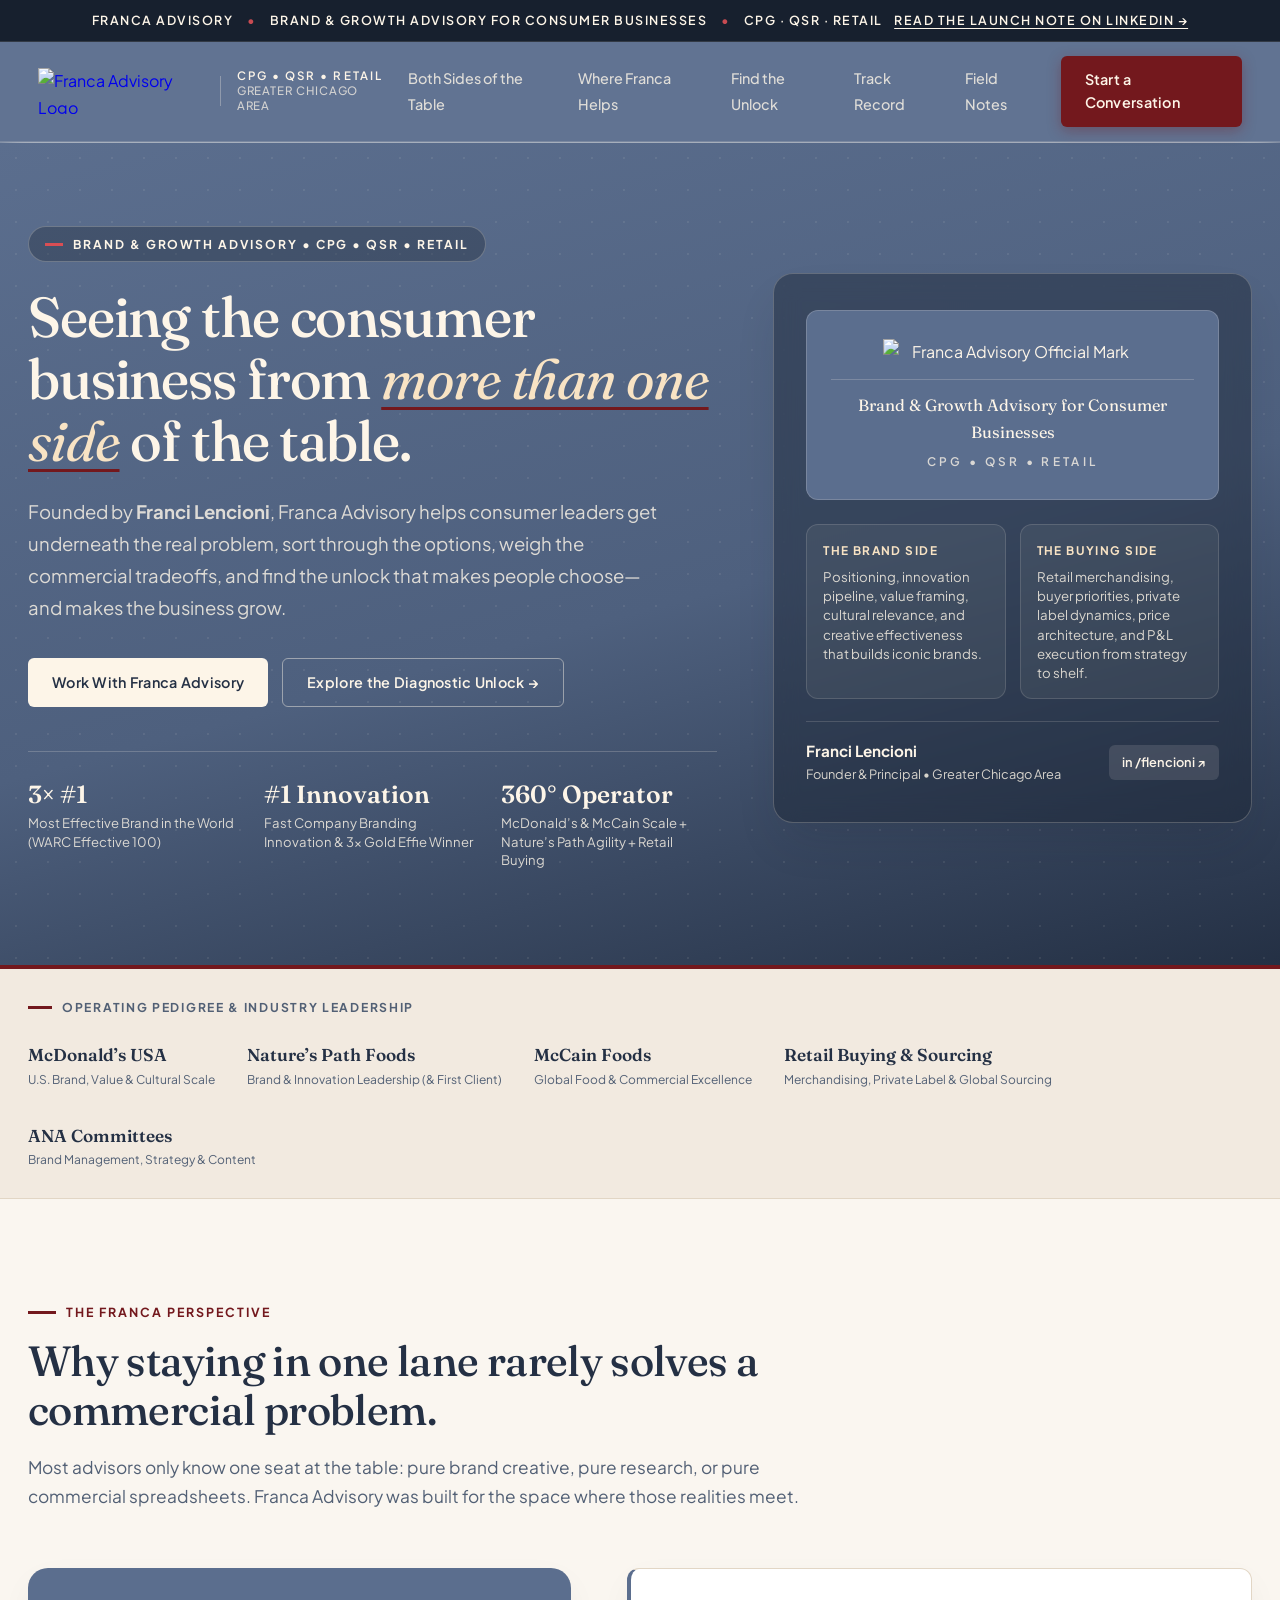
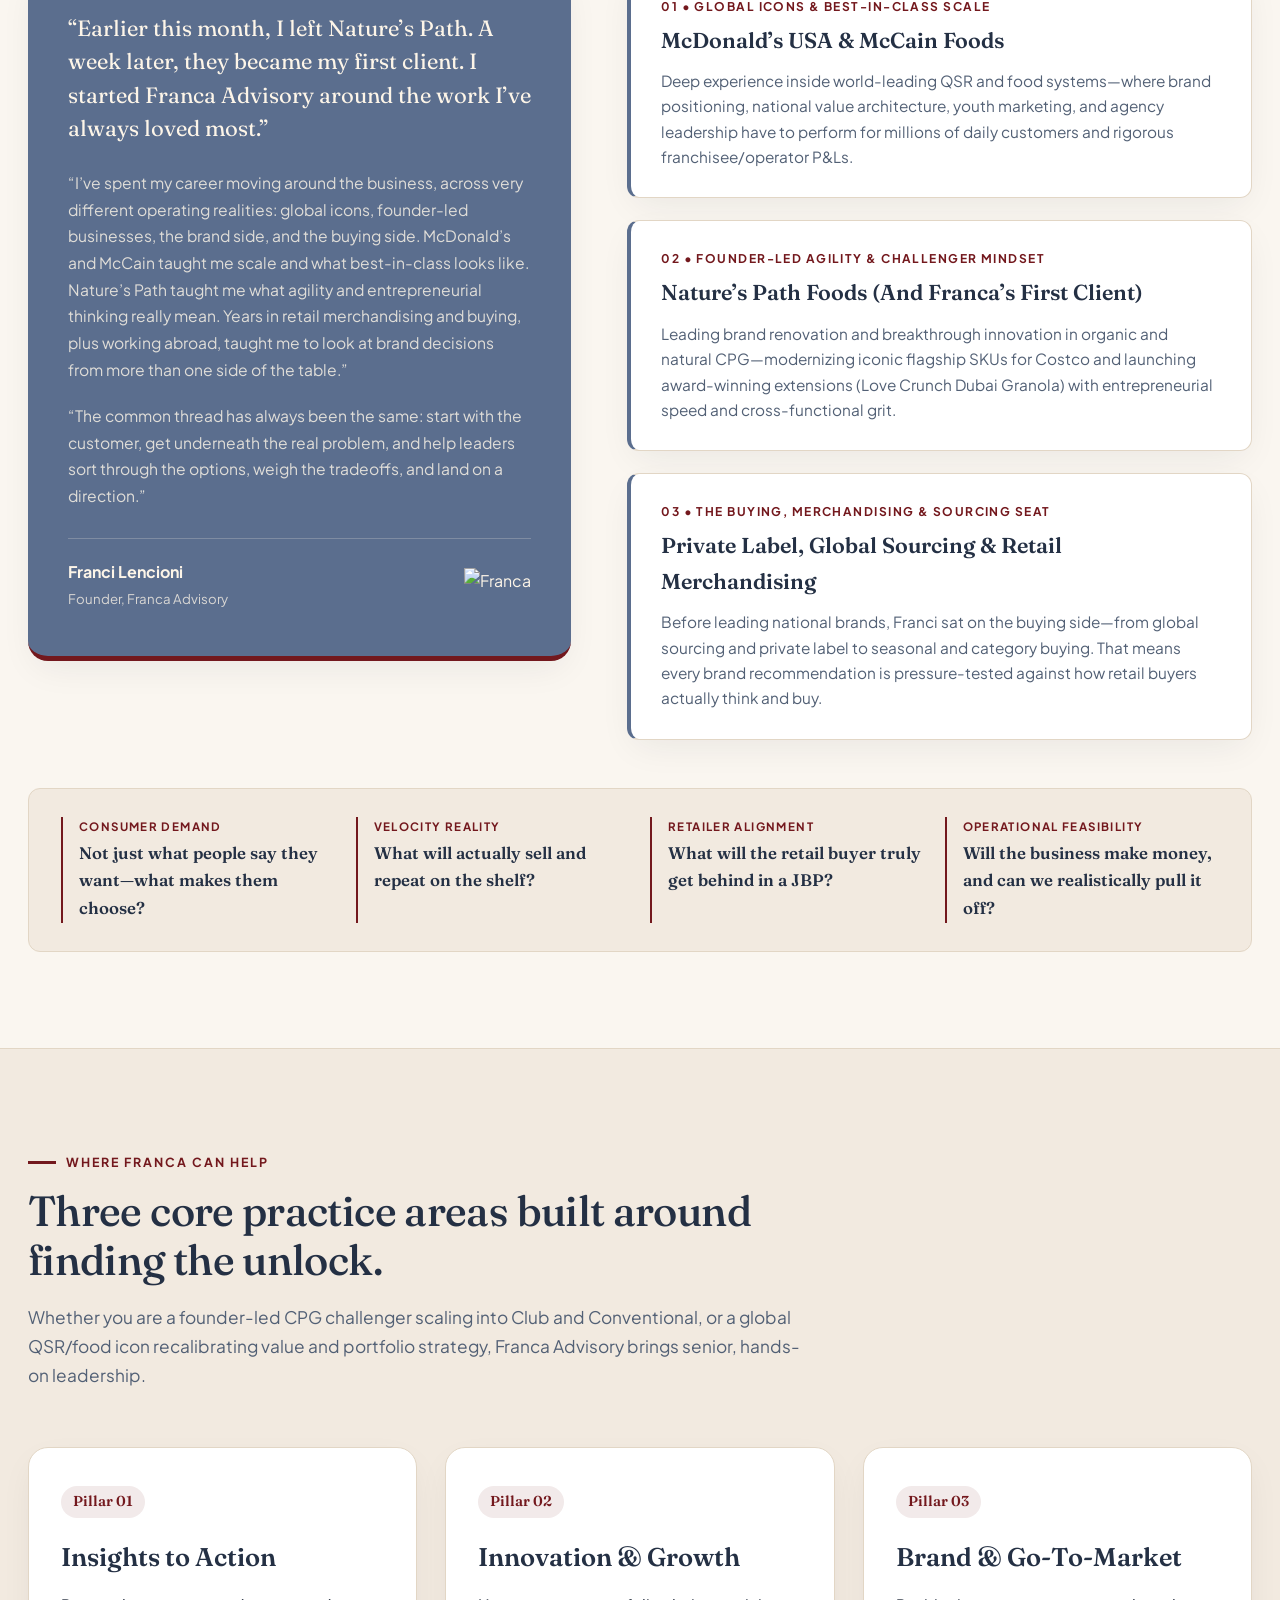
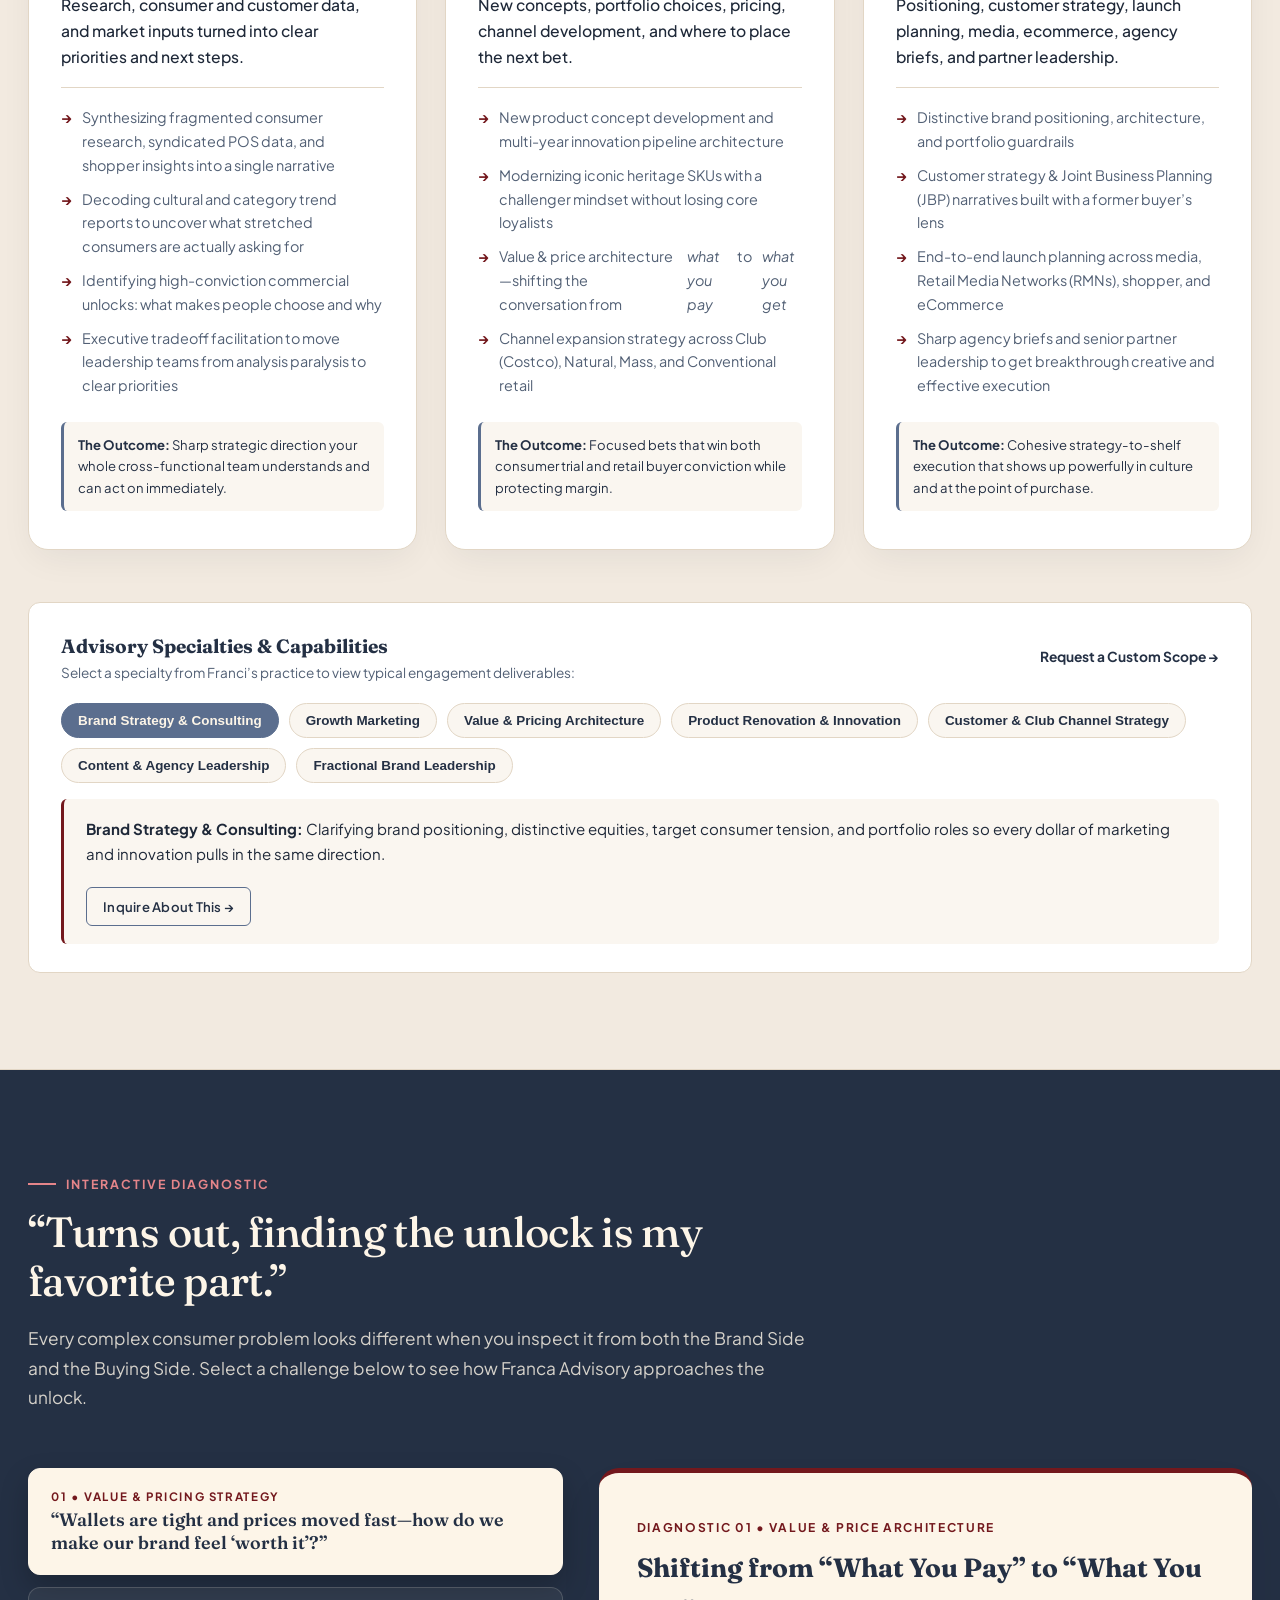
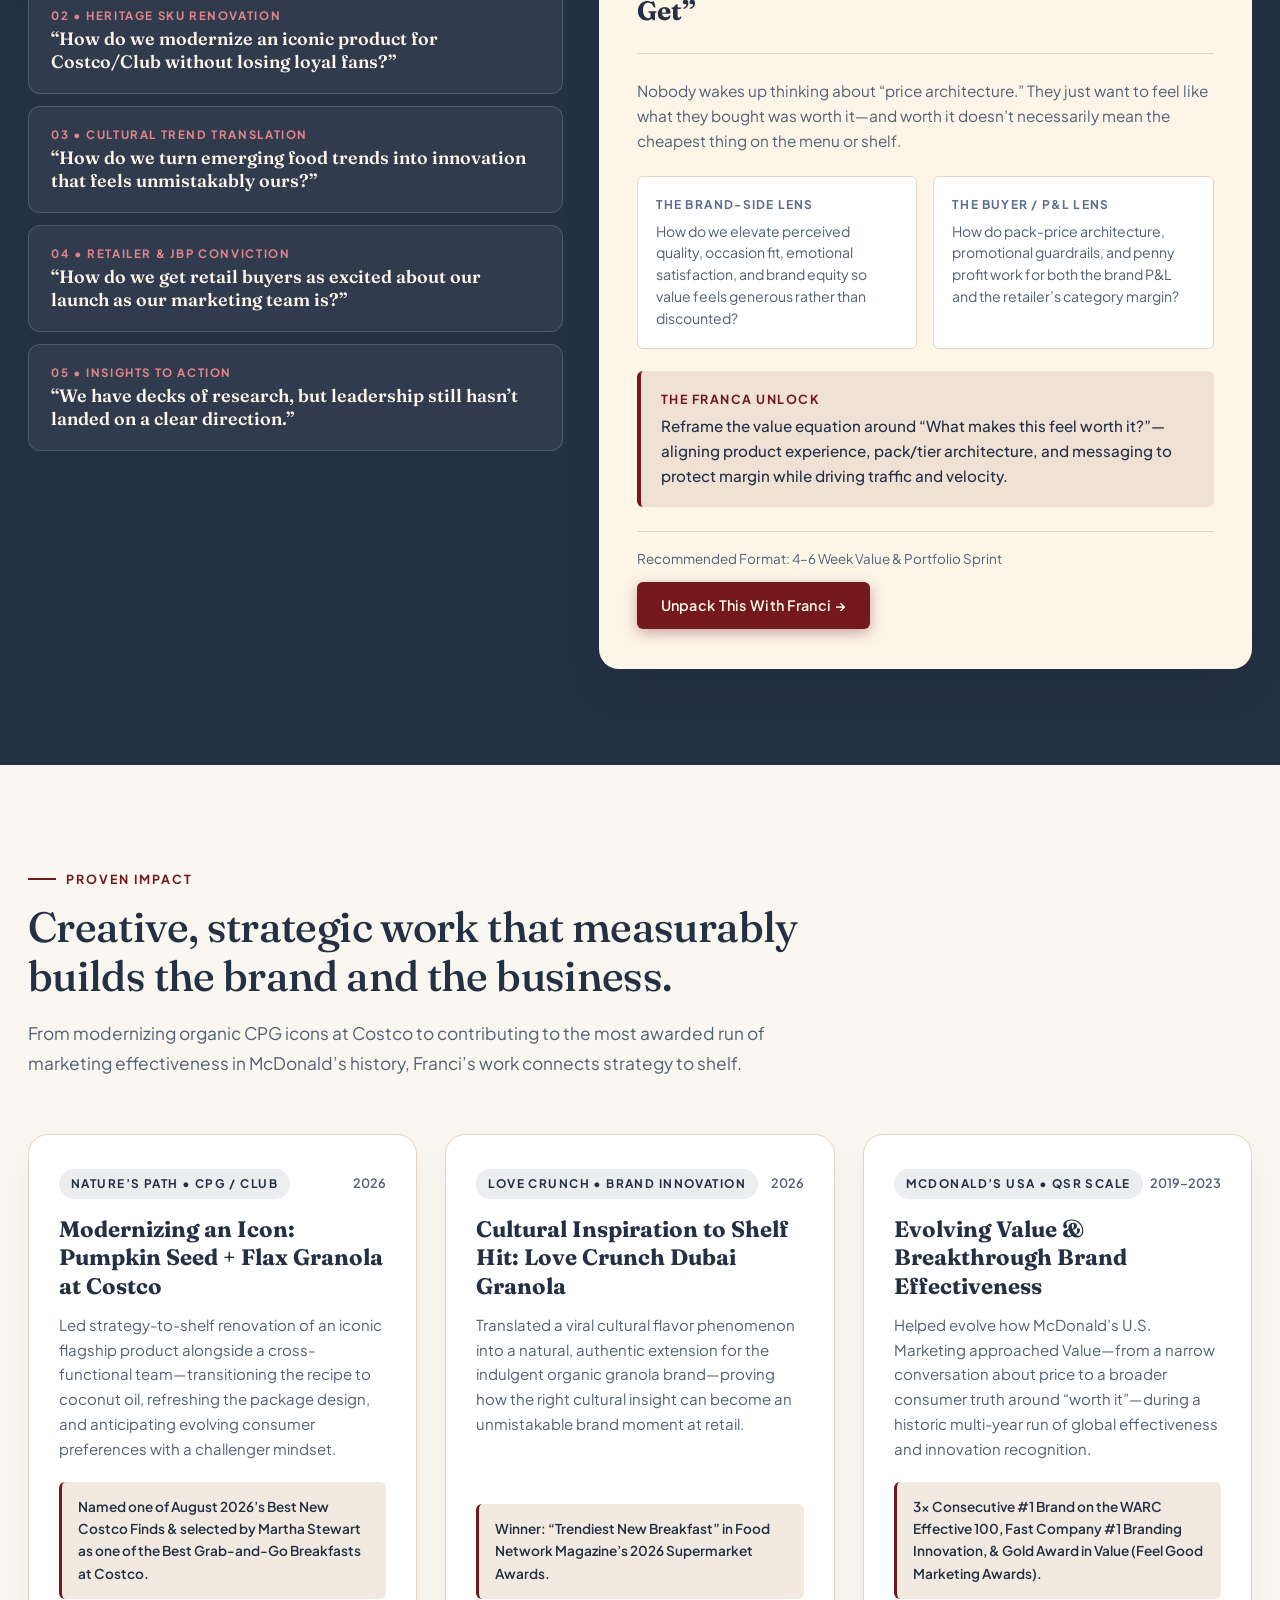
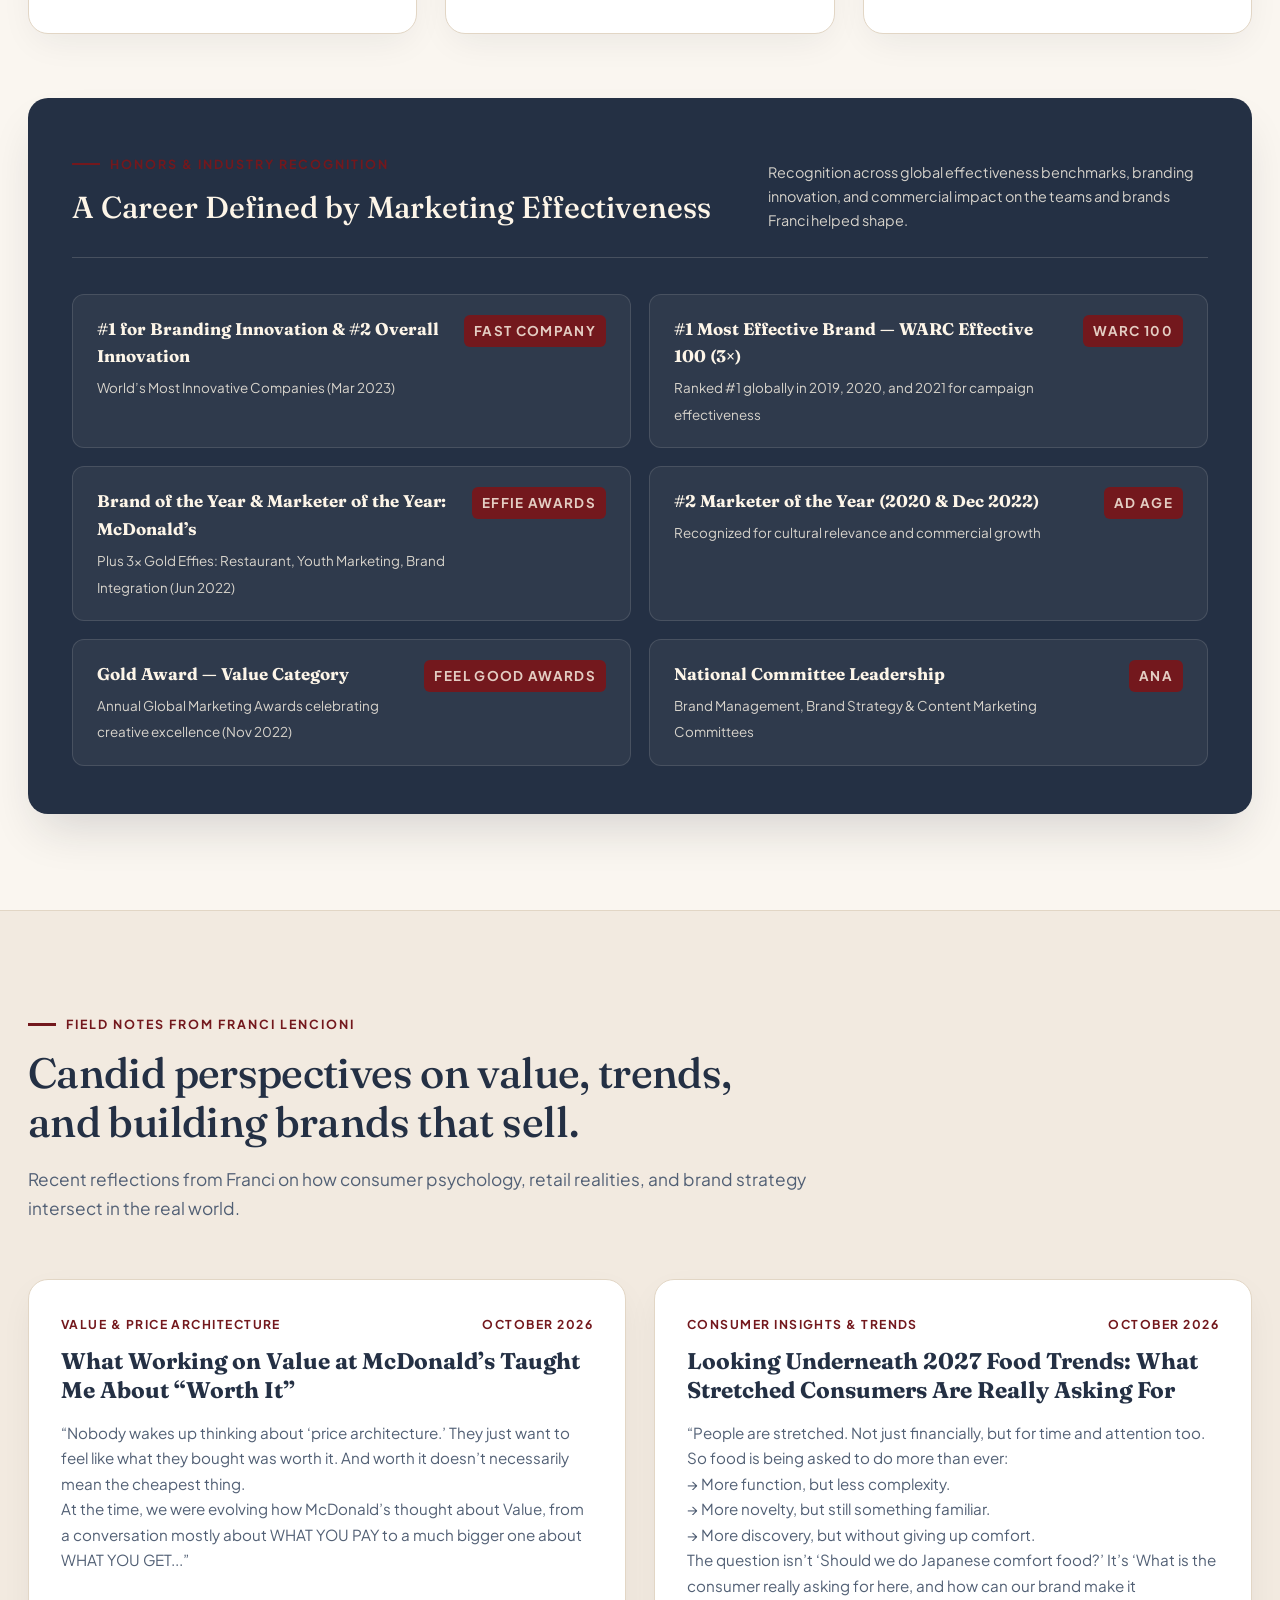
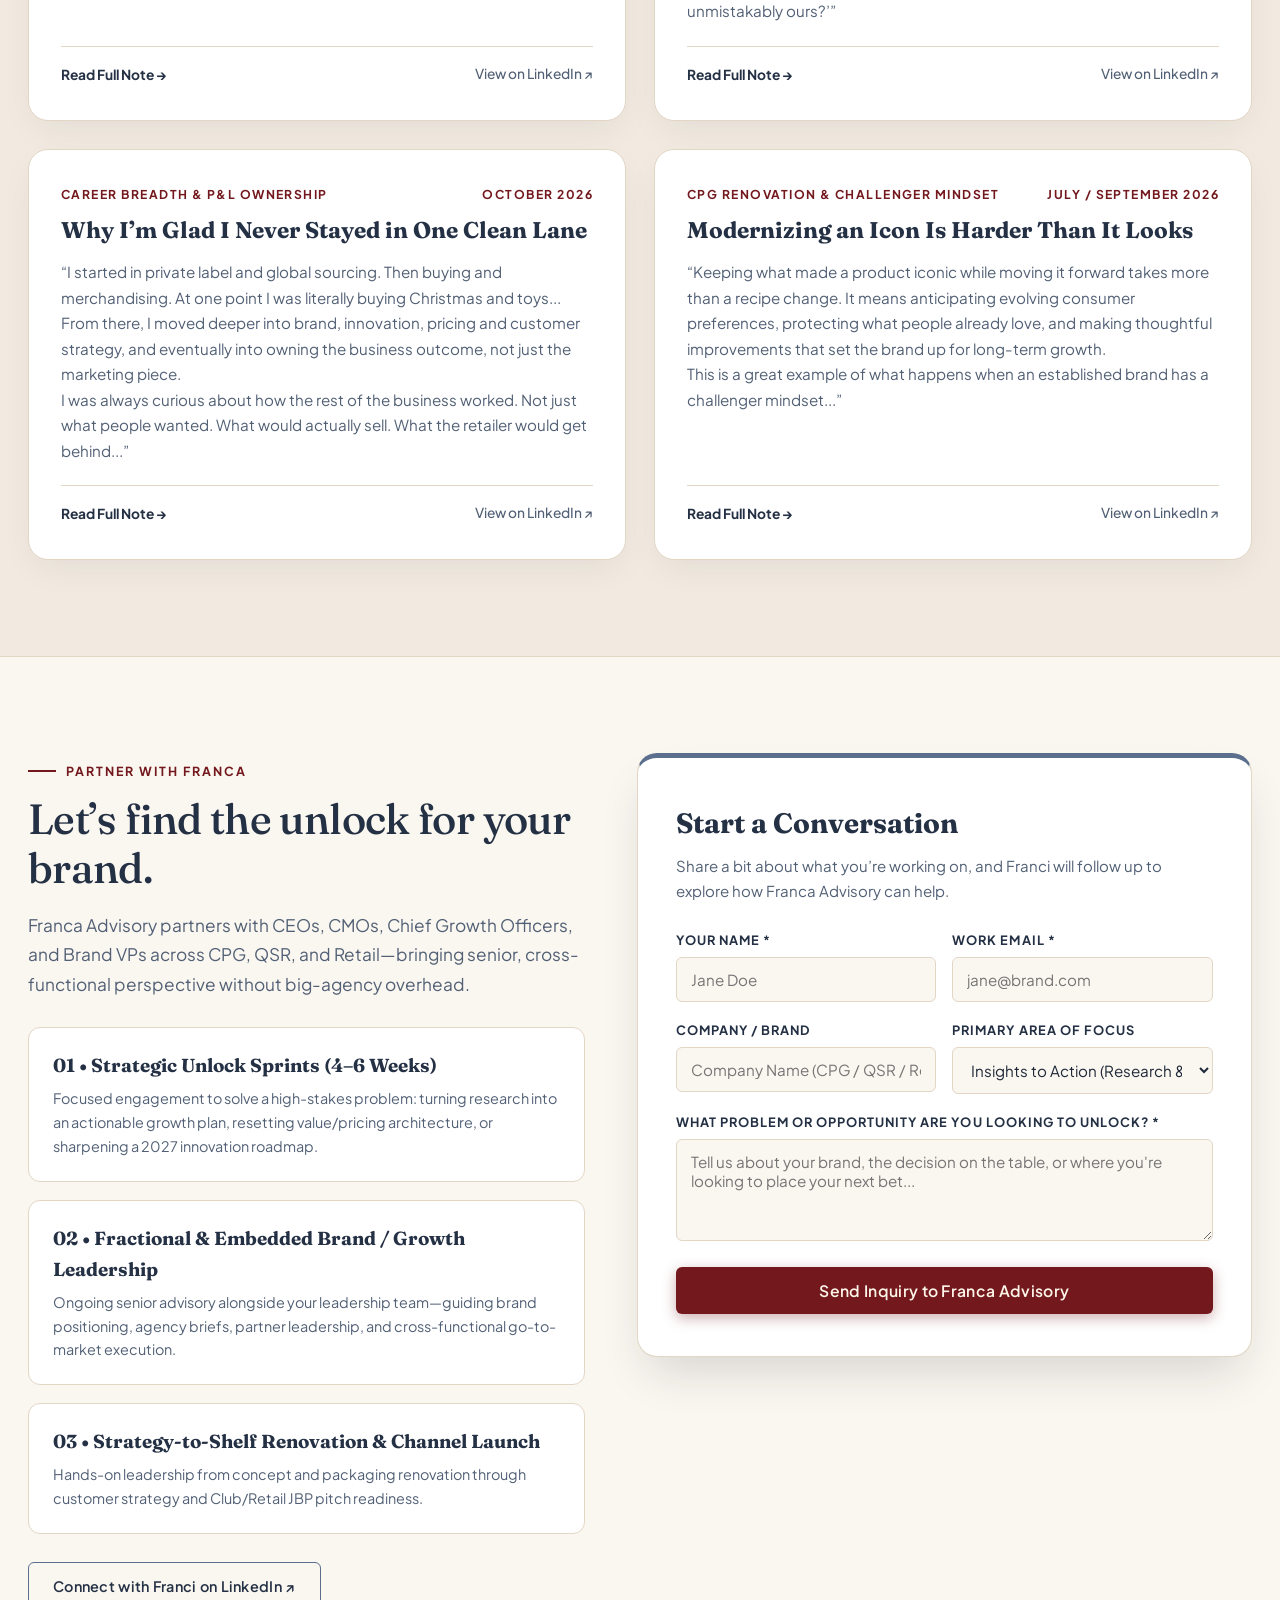
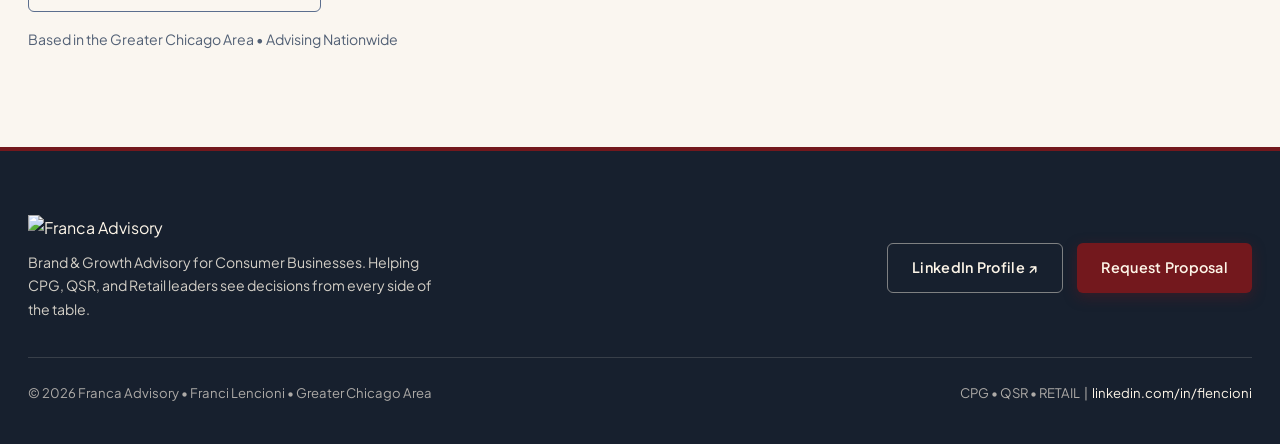
==== app/static/fa_demo/index.html @ 324123b7 "feat: Add Franca Advisory website demo at /fa_demo" ====
<!DOCTYPE html>
<html lang="en">
<head>
    <meta charset="UTF-8">
    <meta name="viewport" content="width=device-width, initial-scale=1.0">
    <title>Franca Advisory | Brand &amp; Growth Advisory for Consumer Businesses</title>
    <meta name="description" content="Franca Advisory, founded by Franci Lencioni. Brand &amp; Growth Advisory for Consumer Businesses across CPG, QSR, and Retail—seeing the consumer business from more than one side of the table.">
    <meta name="keywords" content="Franca Advisory, Franci Lencioni, Brand Strategy, Growth Strategy, CPG Advisory, QSR Marketing, Retail Merchandising, Innovation Strategy, Consumer Insights, Chicago">
    <meta name="author" content="Franci Lencioni — Franca Advisory">
    <meta name="theme-color" content="#5B6E8E">
    <link rel="canonical" href="https://tim-ohagan.com/fa_demo">
    <link rel="icon" type="image/png" href="/static/fa_demo/favicon.png">

    <!-- Open Graph / LinkedIn -->
    <meta property="og:type" content="website">
    <meta property="og:url" content="https://tim-ohagan.com/fa_demo">
    <meta property="og:title" content="Franca Advisory | Brand &amp; Growth Advisory for Consumer Businesses">
    <meta property="og:description" content="Founded by Franci Lencioni. Seeing the consumer business from more than one side of the table—helping CPG, QSR, and Retail leaders turn insights into action, innovation, and growth.">
    <meta property="og:image" content="https://tim-ohagan.com/static/fa_demo/banner.jpg">

    <!-- Twitter -->
    <meta name="twitter:card" content="summary_large_image">
    <meta name="twitter:title" content="Franca Advisory | Brand &amp; Growth Advisory for Consumer Businesses">
    <meta name="twitter:description" content="Seeing the consumer business from more than one side of the table. CPG • QSR • RETAIL.">
    <meta name="twitter:image" content="https://tim-ohagan.com/static/fa_demo/banner.jpg">

    <!-- Google Fonts -->
    <link rel="preconnect" href="https://fonts.googleapis.com">
    <link rel="preconnect" href="https://fonts.gstatic.com" crossorigin>
    <link href="https://fonts.googleapis.com/css2?family=Fraunces:ital,opsz,wght@0,9..144,400;0,9..144,500;0,9..144,600;0,9..144,700;1,9..144,400;1,9..144,600&family=Plus+Jakarta+Sans:wght@400;500;600;700&display=swap" rel="stylesheet">

    <style>
        :root {
            /* Official Franca Advisory Palette sampled from Brand Identity */
            --slate-brand: #5B6E8E;
            --slate-mid: #485A78;
            --slate-deep: #243044;
            --slate-ink: #17202E;
            --cream-brand: #FDF5E8;
            --cream-light: #FAF6F0;
            --cream-warm: #F2EAE0;
            --cream-border: #E2D6C5;
            --burgundy-brand: #73181D;
            --burgundy-rich: #8C1E24;
            --burgundy-soft: rgba(115, 24, 29, 0.09);
            --slate-soft: rgba(91, 110, 142, 0.12);
            --text-dark: #1E2838;
            --text-muted: #526075;
            --text-on-slate: #FDF5E8;
            --text-on-slate-muted: rgba(253, 245, 232, 0.82);

            --font-serif: 'Fraunces', Georgia, serif;
            --font-sans: 'Plus Jakarta Sans', -apple-system, BlinkMacSystemFont, sans-serif;

            --shadow-soft: 0 12px 36px -8px rgba(23, 32, 46, 0.08);
            --shadow-elevated: 0 24px 48px -12px rgba(23, 32, 46, 0.16);
            --radius-sm: 6px;
            --radius-md: 12px;
            --radius-lg: 20px;
        }

        * {
            box-sizing: border-box;
            margin: 0;
            padding: 0;
        }

        html {
            scroll-behavior: smooth;
            font-size: 16px;
        }

        body {
            font-family: var(--font-sans);
            background-color: var(--cream-light);
            color: var(--text-dark);
            line-height: 1.65;
            -webkit-font-smoothing: antialiased;
            overflow-x: hidden;
        }

        /* Editorial Top Announcement Bar */
        .top-ribbon {
            background-color: var(--slate-ink);
            color: var(--cream-brand);
            font-size: 0.78rem;
            letter-spacing: 0.12em;
            text-transform: uppercase;
            padding: 10px 24px;
            text-align: center;
            font-weight: 600;
            border-bottom: 1px solid rgba(253, 245, 232, 0.12);
        }

        .top-ribbon span.dot {
            color: #C84B52;
            margin: 0 10px;
        }

        .top-ribbon a {
            color: var(--cream-brand);
            text-decoration: underline;
            text-underline-offset: 3px;
            margin-left: 8px;
        }

        /* Navigation */
        .navbar {
            position: sticky;
            top: 0;
            z-index: 1000;
            background: rgba(91, 110, 142, 0.96);
            backdrop-filter: blur(14px);
            -webkit-backdrop-filter: blur(14px);
            border-bottom: 1px solid rgba(253, 245, 232, 0.16);
            transition: all 0.25s ease;
        }

        .navbar.scrolled {
            background: rgba(36, 48, 68, 0.97);
            box-shadow: 0 8px 30px rgba(0, 0, 0, 0.18);
        }

        .nav-container {
            max-width: 1260px;
            margin: 0 auto;
            padding: 14px 28px;
            display: flex;
            align-items: center;
            justify-content: space-between;
            gap: 24px;
        }

        .nav-brand {
            display: flex;
            align-items: center;
            gap: 16px;
            text-decoration: none;
        }

        .nav-brand img {
            height: 46px;
            width: auto;
            display: block;
        }

        .nav-divider {
            width: 1px;
            height: 30px;
            background: rgba(253, 245, 232, 0.3);
        }

        .nav-tagline {
            color: var(--cream-brand);
            font-size: 0.72rem;
            letter-spacing: 0.18em;
            text-transform: uppercase;
            font-weight: 600;
            line-height: 1.3;
        }

        .nav-links {
            display: flex;
            align-items: center;
            gap: 28px;
            list-style: none;
        }

        .nav-links a {
            color: var(--text-on-slate-muted);
            text-decoration: none;
            font-size: 0.9rem;
            font-weight: 500;
            transition: color 0.2s ease;
        }

        .nav-links a:hover {
            color: var(--cream-brand);
        }

        .nav-actions {
            display: flex;
            align-items: center;
            gap: 12px;
        }

        .btn {
            display: inline-flex;
            align-items: center;
            justify-content: center;
            gap: 8px;
            padding: 12px 24px;
            border-radius: var(--radius-sm);
            font-family: var(--font-sans);
            font-size: 0.9rem;
            font-weight: 600;
            letter-spacing: 0.02em;
            text-decoration: none;
            cursor: pointer;
            transition: all 0.22s ease;
            border: none;
        }

        .btn-burgundy {
            background-color: var(--burgundy-brand);
            color: var(--cream-brand);
            box-shadow: 0 4px 14px rgba(115, 24, 29, 0.35);
        }

        .btn-burgundy:hover {
            background-color: var(--burgundy-rich);
            transform: translateY(-1px);
            box-shadow: 0 6px 20px rgba(115, 24, 29, 0.45);
        }

        .btn-cream {
            background-color: var(--cream-brand);
            color: var(--slate-deep);
        }

        .btn-cream:hover {
            background-color: #ffffff;
            transform: translateY(-1px);
            box-shadow: 0 8px 24px rgba(0, 0, 0, 0.15);
        }

        .btn-outline-cream {
            background: transparent;
            color: var(--cream-brand);
            border: 1.5px solid rgba(253, 245, 232, 0.45);
        }

        .btn-outline-cream:hover {
            border-color: var(--cream-brand);
            background: rgba(253, 245, 232, 0.08);
        }

        .btn-outline-slate {
            background: transparent;
            color: var(--slate-deep);
            border: 1.5px solid var(--slate-brand);
        }

        .btn-outline-slate:hover {
            background: var(--slate-brand);
            color: var(--cream-brand);
        }

        .mobile-menu-btn {
            display: none;
            background: transparent;
            border: 1px solid rgba(253, 245, 232, 0.35);
            color: var(--cream-brand);
            padding: 8px 12px;
            border-radius: var(--radius-sm);
            font-size: 0.85rem;
            cursor: pointer;
        }

        /* Hero Section — Official Slate Blue Identity */
        .hero {
            background: linear-gradient(165deg, var(--slate-brand) 0%, #4E607E 55%, var(--slate-deep) 100%);
            color: var(--cream-brand);
            padding: 84px 28px 96px;
            position: relative;
            overflow: hidden;
            border-bottom: 4px solid var(--burgundy-brand);
        }

        .hero::before {
            content: "";
            position: absolute;
            inset: 0;
            background-image: radial-gradient(rgba(253, 245, 232, 0.08) 1px, transparent 1px);
            background-size: 32px 32px;
            pointer-events: none;
        }

        .hero-container {
            max-width: 1260px;
            margin: 0 auto;
            position: relative;
            z-index: 1;
            display: grid;
            grid-template-columns: 1.18fr 0.82fr;
            gap: 56px;
            align-items: center;
        }

        .eyebrow-pill {
            display: inline-flex;
            align-items: center;
            gap: 10px;
            padding: 7px 16px;
            background: rgba(23, 32, 46, 0.32);
            border: 1px solid rgba(253, 245, 232, 0.24);
            border-radius: 999px;
            font-size: 0.76rem;
            font-weight: 700;
            letter-spacing: 0.16em;
            text-transform: uppercase;
            color: var(--cream-brand);
            margin-bottom: 24px;
        }

        .eyebrow-pill .crimson-bar {
            width: 18px;
            height: 3px;
            background: #D94E54;
            display: inline-block;
        }

        .hero h1 {
            font-family: var(--font-serif);
            font-size: clamp(2.5rem, 4.4vw, 4.05rem);
            font-weight: 500;
            line-height: 1.1;
            letter-spacing: -0.02em;
            color: var(--cream-brand);
            margin-bottom: 24px;
        }

        .hero h1 em {
            font-style: italic;
            font-weight: 400;
            color: #F8E3C4;
            text-decoration: underline;
            text-decoration-color: var(--burgundy-brand);
            text-underline-offset: 8px;
            text-decoration-thickness: 3px;
        }

        .hero-lead {
            font-size: 1.16rem;
            line-height: 1.72;
            color: var(--text-on-slate-muted);
            max-width: 640px;
            margin-bottom: 34px;
        }

        .hero-cta-row {
            display: flex;
            flex-wrap: wrap;
            gap: 14px;
            margin-bottom: 44px;
        }

        .hero-cred-strip {
            display: grid;
            grid-template-columns: repeat(3, 1fr);
            gap: 20px;
            padding-top: 28px;
            border-top: 1px solid rgba(253, 245, 232, 0.2);
        }

        .cred-item strong {
            display: block;
            font-family: var(--font-serif);
            font-size: 1.55rem;
            font-weight: 600;
            color: var(--cream-brand);
            line-height: 1.2;
        }

        .cred-item span {
            font-size: 0.82rem;
            color: var(--text-on-slate-muted);
            line-height: 1.4;
            display: block;
            margin-top: 4px;
        }

        /* Hero Right Card — Brand Lockup & Two Sides of the Table */
        .hero-card {
            background: rgba(23, 32, 46, 0.42);
            border: 1px solid rgba(253, 245, 232, 0.22);
            border-radius: var(--radius-lg);
            padding: 36px 32px;
            backdrop-filter: blur(12px);
            box-shadow: var(--shadow-elevated);
        }

        .hero-card-logo-box {
            background: var(--slate-brand);
            border: 1px solid rgba(253, 245, 232, 0.18);
            border-radius: var(--radius-md);
            padding: 28px 24px;
            text-align: center;
            margin-bottom: 24px;
        }

        .hero-card-logo-box img {
            max-width: 260px;
            width: 100%;
            height: auto;
            margin: 0 auto 14px;
            display: block;
        }

        .hero-card-logo-sub {
            font-family: var(--font-serif);
            font-size: 1.02rem;
            color: var(--cream-brand);
            border-top: 1px solid rgba(253, 245, 232, 0.2);
            padding-top: 12px;
            margin-top: 8px;
        }

        .hero-card-sectors {
            font-size: 0.74rem;
            letter-spacing: 0.28em;
            text-transform: uppercase;
            color: rgba(253, 245, 232, 0.78);
            margin-top: 6px;
            font-weight: 600;
        }

        .table-lens-grid {
            display: grid;
            grid-template-columns: 1fr 1fr;
            gap: 14px;
            margin-bottom: 22px;
        }

        .lens-box {
            background: rgba(253, 245, 232, 0.06);
            border: 1px solid rgba(253, 245, 232, 0.14);
            border-radius: var(--radius-md);
            padding: 16px;
        }

        .lens-box h4 {
            font-size: 0.74rem;
            text-transform: uppercase;
            letter-spacing: 0.12em;
            color: #F8E3C4;
            margin-bottom: 6px;
        }

        .lens-box p {
            font-size: 0.83rem;
            color: var(--text-on-slate-muted);
            line-height: 1.45;
        }

        .founder-mini {
            display: flex;
            align-items: center;
            justify-content: space-between;
            gap: 12px;
            padding-top: 16px;
            border-top: 1px solid rgba(253, 245, 232, 0.15);
            font-size: 0.85rem;
        }

        .founder-mini-left strong {
            color: var(--cream-brand);
            display: block;
            font-size: 0.95rem;
        }

        .founder-mini-left span {
            color: var(--text-on-slate-muted);
            font-size: 0.8rem;
        }

        .linkedin-badge {
            display: inline-flex;
            align-items: center;
            gap: 6px;
            padding: 7px 13px;
            border-radius: var(--radius-sm);
            background: rgba(253, 245, 232, 0.12);
            color: var(--cream-brand);
            text-decoration: none;
            font-size: 0.8rem;
            font-weight: 600;
            transition: background 0.2s;
        }

        .linkedin-badge:hover {
            background: rgba(253, 245, 232, 0.22);
        }

        /* Brand Pedigree Bar */
        .pedigree-bar {
            background: var(--cream-warm);
            border-bottom: 1px solid var(--cream-border);
            padding: 28px 28px;
        }

        .pedigree-inner {
            max-width: 1260px;
            margin: 0 auto;
            display: flex;
            flex-wrap: wrap;
            align-items: center;
            justify-content: space-between;
            gap: 24px;
        }

        .pedigree-label {
            font-size: 0.76rem;
            font-weight: 700;
            text-transform: uppercase;
            letter-spacing: 0.14em;
            color: var(--text-muted);
            display: flex;
            align-items: center;
            gap: 10px;
        }

        .pedigree-label::before {
            content: "";
            width: 24px;
            height: 3px;
            background: var(--burgundy-brand);
            display: inline-block;
        }

        .pedigree-brands {
            display: flex;
            flex-wrap: wrap;
            align-items: center;
            gap: 32px;
        }

        .pedigree-pill {
            display: flex;
            flex-direction: column;
        }

        .pedigree-pill strong {
            font-family: var(--font-serif);
            font-size: 1.08rem;
            color: var(--slate-deep);
            font-weight: 600;
        }

        .pedigree-pill span {
            font-size: 0.75rem;
            color: var(--text-muted);
        }

        /* Section Layout Helpers */
        .section {
            padding: 96px 28px;
        }

        .section-warm {
            background-color: var(--cream-warm);
            border-top: 1px solid var(--cream-border);
            border-bottom: 1px solid var(--cream-border);
        }

        .section-slate {
            background-color: var(--slate-deep);
            color: var(--cream-brand);
        }

        .container {
            max-width: 1260px;
            margin: 0 auto;
        }

        .section-header {
            max-width: 780px;
            margin-bottom: 56px;
        }

        .section-kicker {
            display: inline-flex;
            align-items: center;
            gap: 10px;
            font-size: 0.78rem;
            font-weight: 700;
            text-transform: uppercase;
            letter-spacing: 0.16em;
            color: var(--burgundy-brand);
            margin-bottom: 14px;
        }

        .section-kicker::before {
            content: "";
            width: 28px;
            height: 2.5px;
            background: var(--burgundy-brand);
            display: inline-block;
        }

        .section-slate .section-kicker {
            color: #E5858A;
        }

        .section-slate .section-kicker::before {
            background: #E5858A;
        }

        .section-title {
            font-family: var(--font-serif);
            font-size: clamp(2rem, 3.3vw, 2.9rem);
            font-weight: 500;
            line-height: 1.16;
            color: var(--slate-deep);
            margin-bottom: 18px;
            letter-spacing: -0.015em;
        }

        .section-slate .section-title {
            color: var(--cream-brand);
        }

        .section-subtitle {
            font-size: 1.08rem;
            color: var(--text-muted);
            line-height: 1.7;
        }

        .section-slate .section-subtitle {
            color: var(--text-on-slate-muted);
        }

        /* Section 1: The Franca Advantage (More Than One Side of the Table) */
        .advantage-layout {
            display: grid;
            grid-template-columns: 1fr 1.15fr;
            gap: 56px;
            align-items: start;
        }

        .quote-panel {
            background: var(--slate-brand);
            color: var(--cream-brand);
            padding: 44px 40px;
            border-radius: var(--radius-lg);
            position: relative;
            box-shadow: var(--shadow-soft);
            border-bottom: 5px solid var(--burgundy-brand);
        }

        .quote-panel blockquote {
            font-family: var(--font-serif);
            font-size: 1.38rem;
            line-height: 1.52;
            font-weight: 400;
            margin-bottom: 24px;
            color: var(--cream-brand);
        }

        .quote-panel p.quote-body {
            font-size: 0.98rem;
            color: var(--text-on-slate-muted);
            line-height: 1.7;
            margin-bottom: 20px;
        }

        .quote-attribution {
            display: flex;
            align-items: center;
            justify-content: space-between;
            padding-top: 20px;
            border-top: 1px solid rgba(253, 245, 232, 0.22);
        }

        .quote-attribution strong {
            display: block;
            font-size: 1rem;
            color: var(--cream-brand);
        }

        .quote-attribution span {
            font-size: 0.83rem;
            color: rgba(253, 245, 232, 0.78);
        }

        .realities-stack {
            display: flex;
            flex-direction: column;
            gap: 22px;
        }

        .reality-card {
            background: #ffffff;
            border: 1px solid var(--cream-border);
            border-left: 4px solid var(--slate-brand);
            border-radius: var(--radius-md);
            padding: 28px 30px;
            box-shadow: var(--shadow-soft);
            transition: transform 0.2s ease, border-color 0.2s ease;
        }

        .reality-card:hover {
            transform: translateY(-2px);
            border-left-color: var(--burgundy-brand);
        }

        .reality-meta {
            font-size: 0.75rem;
            font-weight: 700;
            text-transform: uppercase;
            letter-spacing: 0.12em;
            color: var(--burgundy-brand);
            margin-bottom: 6px;
        }

        .reality-card h3 {
            font-family: var(--font-serif);
            font-size: 1.35rem;
            color: var(--slate-deep);
            margin-bottom: 10px;
            font-weight: 600;
        }

        .reality-card p {
            color: var(--text-muted);
            font-size: 0.96rem;
            line-height: 1.65;
        }

        .four-questions-bar {
            margin-top: 48px;
            background: var(--cream-warm);
            border: 1px solid var(--cream-border);
            border-radius: var(--radius-md);
            padding: 28px 32px;
            display: grid;
            grid-template-columns: repeat(4, 1fr);
            gap: 20px;
        }

        .q-item {
            border-left: 2px solid var(--burgundy-brand);
            padding-left: 16px;
        }

        .q-item span {
            font-size: 0.72rem;
            text-transform: uppercase;
            letter-spacing: 0.12em;
            color: var(--burgundy-brand);
            font-weight: 700;
            display: block;
            margin-bottom: 4px;
        }

        .q-item strong {
            font-family: var(--font-serif);
            font-size: 1.05rem;
            color: var(--slate-deep);
            font-weight: 600;
        }

        /* Section 2: Three Core Pillars (Practice Areas) */
        .pillars-grid {
            display: grid;
            grid-template-columns: repeat(3, 1fr);
            gap: 28px;
            margin-bottom: 52px;
        }

        .pillar-card {
            background: #ffffff;
            border: 1px solid var(--cream-border);
            border-radius: var(--radius-lg);
            padding: 38px 32px;
            box-shadow: var(--shadow-soft);
            display: flex;
            flex-direction: column;
            justify-content: space-between;
            position: relative;
            overflow: hidden;
            transition: all 0.25s ease;
        }

        .pillar-card::top {
            height: 4px;
        }

        .pillar-card:hover {
            transform: translateY(-4px);
            box-shadow: var(--shadow-elevated);
            border-color: var(--slate-brand);
        }

        .pillar-num {
            font-family: var(--font-serif);
            font-size: 0.9rem;
            font-weight: 600;
            color: var(--burgundy-brand);
            background: var(--burgundy-soft);
            display: inline-block;
            padding: 4px 12px;
            border-radius: 999px;
            margin-bottom: 18px;
        }

        .pillar-card h3 {
            font-family: var(--font-serif);
            font-size: 1.6rem;
            color: var(--slate-deep);
            margin-bottom: 14px;
            font-weight: 600;
        }

        .pillar-quote {
            font-size: 0.98rem;
            color: var(--text-dark);
            font-weight: 500;
            margin-bottom: 18px;
            padding-bottom: 18px;
            border-bottom: 1px solid var(--cream-border);
        }

        .pillar-list {
            list-style: none;
            display: flex;
            flex-direction: column;
            gap: 10px;
            margin-bottom: 24px;
        }

        .pillar-list li {
            font-size: 0.9rem;
            color: var(--text-muted);
            display: flex;
            align-items: flex-start;
            gap: 10px;
        }

        .pillar-list li::before {
            content: "→";
            color: var(--burgundy-brand);
            font-weight: 700;
            flex-shrink: 0;
        }

        .pillar-outcome {
            background: var(--cream-light);
            border-radius: var(--radius-sm);
            padding: 12px 14px;
            font-size: 0.82rem;
            color: var(--slate-deep);
            border-left: 3px solid var(--slate-brand);
        }

        /* LinkedIn Services Interactive Strip */
        .services-bar {
            background: #ffffff;
            border: 1px solid var(--cream-border);
            border-radius: var(--radius-md);
            padding: 28px 32px;
        }

        .services-bar-top {
            display: flex;
            flex-wrap: wrap;
            justify-content: space-between;
            align-items: center;
            gap: 16px;
            margin-bottom: 18px;
        }

        .services-pills {
            display: flex;
            flex-wrap: wrap;
            gap: 10px;
        }

        .service-pill {
            padding: 9px 16px;
            border-radius: 999px;
            border: 1px solid var(--cream-border);
            background: var(--cream-light);
            color: var(--slate-deep);
            font-size: 0.84rem;
            font-weight: 600;
            cursor: pointer;
            transition: all 0.2s;
        }

        .service-pill:hover,
        .service-pill.active {
            background: var(--slate-brand);
            color: var(--cream-brand);
            border-color: var(--slate-brand);
        }

        .service-detail-box {
            margin-top: 16px;
            padding: 18px 22px;
            background: var(--cream-light);
            border-radius: var(--radius-sm);
            border-left: 3px solid var(--burgundy-brand);
            font-size: 0.94rem;
            color: var(--text-dark);
            display: flex;
            justify-content: space-between;
            align-items: center;
            gap: 20px;
            flex-wrap: wrap;
        }

        /* Section 3: Interactive "Find the Unlock" Diagnostic */
        .unlock-grid {
            display: grid;
            grid-template-columns: 0.9fr 1.1fr;
            gap: 36px;
            align-items: stretch;
        }

        .scenario-buttons {
            display: flex;
            flex-direction: column;
            gap: 12px;
        }

        .scenario-btn {
            text-align: left;
            padding: 20px 22px;
            border-radius: var(--radius-md);
            background: rgba(253, 245, 232, 0.06);
            border: 1px solid rgba(253, 245, 232, 0.16);
            color: var(--cream-brand);
            cursor: pointer;
            transition: all 0.2s ease;
            font-family: var(--font-sans);
        }

        .scenario-btn:hover {
            background: rgba(253, 245, 232, 0.12);
        }

        .scenario-btn.active {
            background: var(--cream-brand);
            color: var(--slate-deep);
            border-color: var(--cream-brand);
            box-shadow: 0 12px 28px rgba(0, 0, 0, 0.22);
        }

        .scenario-btn .scen-tag {
            font-size: 0.72rem;
            text-transform: uppercase;
            letter-spacing: 0.14em;
            font-weight: 700;
            color: #E5858A;
            display: block;
            margin-bottom: 4px;
        }

        .scenario-btn.active .scen-tag {
            color: var(--burgundy-brand);
        }

        .scenario-btn strong {
            font-family: var(--font-serif);
            font-size: 1.12rem;
            font-weight: 600;
            display: block;
        }

        .unlock-display {
            background: var(--cream-brand);
            color: var(--slate-deep);
            border-radius: var(--radius-lg);
            padding: 40px 38px;
            box-shadow: var(--shadow-elevated);
            border-top: 5px solid var(--burgundy-brand);
            display: flex;
            flex-direction: column;
            justify-content: space-between;
        }

        .unlock-display-header {
            margin-bottom: 24px;
            padding-bottom: 20px;
            border-bottom: 1px solid var(--cream-border);
        }

        .unlock-display-header span {
            font-size: 0.75rem;
            text-transform: uppercase;
            letter-spacing: 0.14em;
            color: var(--burgundy-brand);
            font-weight: 700;
        }

        .unlock-display-header h3 {
            font-family: var(--font-serif);
            font-size: 1.65rem;
            color: var(--slate-deep);
            margin-top: 6px;
        }

        .unlock-lenses {
            display: grid;
            grid-template-columns: 1fr 1fr;
            gap: 16px;
            margin-bottom: 22px;
        }

        .unlock-lens-card {
            background: #ffffff;
            border: 1px solid var(--cream-border);
            padding: 18px;
            border-radius: var(--radius-sm);
        }

        .unlock-lens-card h4 {
            font-size: 0.75rem;
            text-transform: uppercase;
            letter-spacing: 0.1em;
            color: var(--slate-brand);
            margin-bottom: 6px;
        }

        .unlock-lens-card p {
            font-size: 0.88rem;
            color: var(--text-muted);
            line-height: 1.55;
        }

        .unlock-box {
            background: var(--burgundy-soft);
            border-left: 4px solid var(--burgundy-brand);
            padding: 18px 20px;
            border-radius: var(--radius-sm);
            margin-bottom: 24px;
        }

        .unlock-box strong {
            display: block;
            font-size: 0.78rem;
            text-transform: uppercase;
            letter-spacing: 0.12em;
            color: var(--burgundy-brand);
            margin-bottom: 4px;
        }

        .unlock-box p {
            font-size: 0.95rem;
            color: var(--slate-deep);
            font-weight: 500;
        }

        /* Section 4: Case Studies & Honors Ledger */
        .cases-grid {
            display: grid;
            grid-template-columns: repeat(3, 1fr);
            gap: 28px;
            margin-bottom: 64px;
        }

        .case-card {
            background: #ffffff;
            border: 1px solid var(--cream-border);
            border-radius: var(--radius-lg);
            padding: 34px 30px;
            box-shadow: var(--shadow-soft);
            display: flex;
            flex-direction: column;
            justify-content: space-between;
        }

        .case-badge-row {
            display: flex;
            justify-content: space-between;
            align-items: center;
            margin-bottom: 16px;
        }

        .case-brand-tag {
            font-size: 0.74rem;
            font-weight: 700;
            text-transform: uppercase;
            letter-spacing: 0.12em;
            padding: 5px 12px;
            border-radius: 999px;
            background: var(--slate-soft);
            color: var(--slate-deep);
        }

        .case-year {
            font-size: 0.8rem;
            color: var(--text-muted);
            font-weight: 600;
        }

        .case-card h3 {
            font-family: var(--font-serif);
            font-size: 1.4rem;
            color: var(--slate-deep);
            margin-bottom: 12px;
            line-height: 1.28;
        }

        .case-card p {
            font-size: 0.94rem;
            color: var(--text-muted);
            margin-bottom: 20px;
            line-height: 1.65;
        }

        .case-proof {
            background: var(--cream-warm);
            border-radius: var(--radius-sm);
            padding: 14px 16px;
            border-left: 3px solid var(--burgundy-brand);
            font-size: 0.85rem;
            color: var(--slate-deep);
            font-weight: 600;
        }

        /* Awards Table / Ledger */
        .awards-panel {
            background: var(--slate-deep);
            color: var(--cream-brand);
            border-radius: var(--radius-lg);
            padding: 48px 44px;
            box-shadow: var(--shadow-elevated);
        }

        .awards-header {
            display: flex;
            flex-wrap: wrap;
            justify-content: space-between;
            align-items: flex-end;
            gap: 20px;
            margin-bottom: 36px;
            padding-bottom: 24px;
            border-bottom: 1px solid rgba(253, 245, 232, 0.16);
        }

        .awards-header h3 {
            font-family: var(--font-serif);
            font-size: 1.9rem;
            font-weight: 500;
        }

        .awards-grid {
            display: grid;
            grid-template-columns: repeat(2, 1fr);
            gap: 18px;
        }

        .award-row {
            background: rgba(253, 245, 232, 0.05);
            border: 1px solid rgba(253, 245, 232, 0.12);
            border-radius: var(--radius-md);
            padding: 20px 24px;
            display: flex;
            justify-content: space-between;
            align-items: flex-start;
            gap: 16px;
        }

        .award-row strong {
            font-family: var(--font-serif);
            font-size: 1.06rem;
            color: var(--cream-brand);
            display: block;
            margin-bottom: 4px;
        }

        .award-row span {
            font-size: 0.84rem;
            color: var(--text-on-slate-muted);
        }

        .award-org-badge {
            background: var(--burgundy-brand);
            color: var(--cream-brand);
            font-size: 0.72rem;
            font-weight: 700;
            text-transform: uppercase;
            letter-spacing: 0.1em;
            padding: 5px 10px;
            border-radius: var(--radius-sm);
            white-space: nowrap;
            flex-shrink: 0;
        }

        /* Section 5: Field Notes & Perspectives (From Franci's LinkedIn) */
        .notes-grid {
            display: grid;
            grid-template-columns: repeat(2, 1fr);
            gap: 28px;
        }

        .note-card {
            background: #ffffff;
            border: 1px solid var(--cream-border);
            border-radius: var(--radius-lg);
            padding: 34px 32px;
            box-shadow: var(--shadow-soft);
            display: flex;
            flex-direction: column;
            justify-content: space-between;
            transition: transform 0.2s ease, border-color 0.2s ease;
        }

        .note-card:hover {
            transform: translateY(-3px);
            border-color: var(--slate-brand);
        }

        .note-meta {
            display: flex;
            justify-content: space-between;
            align-items: center;
            font-size: 0.76rem;
            text-transform: uppercase;
            letter-spacing: 0.12em;
            color: var(--burgundy-brand);
            font-weight: 700;
            margin-bottom: 12px;
        }

        .note-card h3 {
            font-family: var(--font-serif);
            font-size: 1.42rem;
            color: var(--slate-deep);
            margin-bottom: 14px;
            line-height: 1.3;
        }

        .note-excerpt {
            font-size: 0.95rem;
            color: var(--text-muted);
            line-height: 1.68;
            margin-bottom: 22px;
            white-space: pre-line;
        }

        .note-footer {
            display: flex;
            justify-content: space-between;
            align-items: center;
            padding-top: 16px;
            border-top: 1px solid var(--cream-border);
            font-size: 0.85rem;
        }

        .link-btn {
            background: none;
            border: none;
            color: var(--slate-deep);
            font-weight: 700;
            font-size: 0.86rem;
            cursor: pointer;
            display: inline-flex;
            align-items: center;
            gap: 6px;
            text-decoration: none;
            font-family: var(--font-sans);
        }

        .link-btn:hover {
            color: var(--burgundy-brand);
        }

        /* Section 6: Engagement Models & Contact Form */
        .engage-grid {
            display: grid;
            grid-template-columns: 0.95fr 1.05fr;
            gap: 52px;
            align-items: start;
        }

        .models-list {
            display: flex;
            flex-direction: column;
            gap: 18px;
            margin-top: 28px;
        }

        .model-item {
            background: #ffffff;
            border: 1px solid var(--cream-border);
            border-radius: var(--radius-md);
            padding: 22px 24px;
        }

        .model-item h4 {
            font-family: var(--font-serif);
            font-size: 1.18rem;
            color: var(--slate-deep);
            margin-bottom: 6px;
        }

        .model-item p {
            font-size: 0.9rem;
            color: var(--text-muted);
        }

        .contact-card {
            background: #ffffff;
            border: 1px solid var(--cream-border);
            border-top: 5px solid var(--slate-brand);
            border-radius: var(--radius-lg);
            padding: 42px 38px;
            box-shadow: var(--shadow-elevated);
        }

        .contact-card h3 {
            font-family: var(--font-serif);
            font-size: 1.75rem;
            color: var(--slate-deep);
            margin-bottom: 8px;
        }

        .contact-card > p {
            font-size: 0.94rem;
            color: var(--text-muted);
            margin-bottom: 26px;
        }

        .form-group {
            margin-bottom: 18px;
        }

        .form-row {
            display: grid;
            grid-template-columns: 1fr 1fr;
            gap: 16px;
        }

        label {
            display: block;
            font-size: 0.8rem;
            font-weight: 700;
            text-transform: uppercase;
            letter-spacing: 0.08em;
            color: var(--slate-deep);
            margin-bottom: 6px;
        }

        input, select, textarea {
            width: 100%;
            padding: 12px 14px;
            border: 1px solid var(--cream-border);
            border-radius: var(--radius-sm);
            background: var(--cream-light);
            font-family: var(--font-sans);
            font-size: 0.95rem;
            color: var(--text-dark);
            transition: border-color 0.2s, background 0.2s;
        }

        input:focus, select:focus, textarea:focus {
            outline: none;
            border-color: var(--slate-brand);
            background: #ffffff;
        }

        .form-status {
            margin-top: 16px;
            padding: 14px 16px;
            border-radius: var(--radius-sm);
            font-size: 0.9rem;
            font-weight: 500;
            display: none;
        }

        .form-status.success {
            display: block;
            background: rgba(22, 101, 52, 0.1);
            color: #166534;
            border: 1px solid rgba(22, 101, 52, 0.25);
        }

        .form-status.error {
            display: block;
            background: var(--burgundy-soft);
            color: var(--burgundy-brand);
            border: 1px solid rgba(115, 24, 29, 0.25);
        }

        /* Footer */
        .footer {
            background: var(--slate-ink);
            color: var(--cream-brand);
            padding: 64px 28px 40px;
            border-top: 4px solid var(--burgundy-brand);
        }

        .footer-inner {
            max-width: 1260px;
            margin: 0 auto;
            display: flex;
            flex-wrap: wrap;
            justify-content: space-between;
            align-items: center;
            gap: 32px;
            padding-bottom: 36px;
            border-bottom: 1px solid rgba(253, 245, 232, 0.14);
        }

        .footer-logo img {
            height: 54px;
            width: auto;
            margin-bottom: 10px;
        }

        .footer-logo p {
            font-size: 0.88rem;
            color: var(--text-on-slate-muted);
            max-width: 420px;
        }

        .footer-bottom {
            max-width: 1260px;
            margin: 24px auto 0;
            display: flex;
            flex-wrap: wrap;
            justify-content: space-between;
            align-items: center;
            gap: 16px;
            font-size: 0.82rem;
            color: rgba(253, 245, 232, 0.65);
        }

        .footer-bottom a {
            color: var(--cream-brand);
            text-decoration: none;
        }

        /* Essay Modal */
        .modal-backdrop {
            position: fixed;
            inset: 0;
            background: rgba(23, 32, 46, 0.72);
            backdrop-filter: blur(6px);
            z-index: 2000;
            display: none;
            align-items: center;
            justify-content: center;
            padding: 24px;
        }

        .modal-backdrop.open {
            display: flex;
        }

        .modal-card {
            background: var(--cream-light);
            color: var(--text-dark);
            max-width: 680px;
            width: 100%;
            max-height: 88vh;
            overflow-y: auto;
            border-radius: var(--radius-lg);
            padding: 40px 38px;
            box-shadow: var(--shadow-elevated);
            border-top: 5px solid var(--burgundy-brand);
            position: relative;
        }

        .modal-close {
            position: absolute;
            top: 20px;
            right: 20px;
            background: var(--cream-warm);
            border: 1px solid var(--cream-border);
            width: 36px;
            height: 36px;
            border-radius: 50%;
            font-size: 1.1rem;
            cursor: pointer;
            color: var(--slate-deep);
        }

        /* Responsive */
        @media (max-width: 1024px) {
            .hero-container,
            .advantage-layout,
            .unlock-grid,
            .engage-grid {
                grid-template-columns: 1fr;
            }
            .pillars-grid,
            .cases-grid {
                grid-template-columns: 1fr;
            }
            .awards-grid,
            .notes-grid {
                grid-template-columns: 1fr;
            }
            .four-questions-bar {
                grid-template-columns: 1fr 1fr;
            }
        }

        @media (max-width: 768px) {
            .nav-links, .nav-divider, .nav-tagline {
                display: none;
            }
            .mobile-menu-btn {
                display: inline-block;
            }
            .nav-links.mobile-open {
                display: flex;
                flex-direction: column;
                position: absolute;
                top: 100%;
                left: 0;
                right: 0;
                background: var(--slate-deep);
                padding: 20px 28px;
                border-bottom: 2px solid var(--burgundy-brand);
            }
            .hero-cred-strip,
            .table-lens-grid,
            .unlock-lenses,
            .four-questions-bar,
            .form-row {
                grid-template-columns: 1fr;
            }
        }
    </style>
</head>
<body>

    <!-- Top Announcement Bar -->
    <div class="top-ribbon">
        Franca Advisory <span class="dot">•</span> Brand &amp; Growth Advisory for Consumer Businesses <span class="dot">•</span> CPG · QSR · RETAIL
        <a href="https://www.linkedin.com/posts/flencioni_cpg-qsr-brandstrategy-activity-7510708668267507712-dRZX" target="_blank" rel="noopener">Read the Launch Note on LinkedIn →</a>
    </div>

    <!-- Sticky Navigation -->
    <header class="navbar" id="navbar">
        <div class="nav-container">
            <a href="#top" class="nav-brand" aria-label="Franca Advisory Home">
                <img src="/static/fa_demo/logo-light.png" alt="Franca Advisory Logo">
                <div class="nav-divider"></div>
                <div class="nav-tagline">
                    CPG &bull; QSR &bull; RETAIL<br>
                    <span style="opacity: 0.72; font-weight: 500; letter-spacing: 0.08em;">Greater Chicago Area</span>
                </div>
            </a>

            <ul class="nav-links" id="navLinks">
                <li><a href="#advantage">Both Sides of the Table</a></li>
                <li><a href="#practice-areas">Where Franca Helps</a></li>
                <li><a href="#unlock-finder">Find the Unlock</a></li>
                <li><a href="#track-record">Track Record</a></li>
                <li><a href="#perspectives">Field Notes</a></li>
            </ul>

            <div class="nav-actions">
                <button class="mobile-menu-btn" onclick="document.getElementById('navLinks').classList.toggle('mobile-open')">Menu</button>
                <a href="#contact" class="btn btn-burgundy">Start a Conversation</a>
            </div>
        </div>
    </header>

    <!-- Hero Section -->
    <section class="hero" id="top">
        <div class="hero-container">
            <div class="hero-left">
                <div class="eyebrow-pill">
                    <span class="crimson-bar"></span>
                    Brand &amp; Growth Advisory &bull; CPG &bull; QSR &bull; Retail
                </div>
                <h1>
                    Seeing the consumer business from <em>more than one side</em> of the table.
                </h1>
                <p class="hero-lead">
                    Founded by <strong>Franci Lencioni</strong>, Franca Advisory helps consumer leaders get underneath the real problem, sort through the options, weigh the commercial tradeoffs, and find the unlock that makes people choose—and makes the business grow.
                </p>
                <div class="hero-cta-row">
                    <a href="#contact" class="btn btn-cream">Work With Franca Advisory</a>
                    <a href="#unlock-finder" class="btn btn-outline-cream">Explore the Diagnostic Unlock →</a>
                </div>

                <div class="hero-cred-strip">
                    <div class="cred-item">
                        <strong>3× #1</strong>
                        <span>Most Effective Brand in the World (WARC Effective 100)</span>
                    </div>
                    <div class="cred-item">
                        <strong>#1 Innovation</strong>
                        <span>Fast Company Branding Innovation &amp; 3× Gold Effie Winner</span>
                    </div>
                    <div class="cred-item">
                        <strong>360° Operator</strong>
                        <span>McDonald’s &amp; McCain Scale + Nature’s Path Agility + Retail Buying</span>
                    </div>
                </div>
            </div>

            <div class="hero-right">
                <div class="hero-card">
                    <div class="hero-card-logo-box">
                        <img src="/static/fa_demo/logo-light.png" alt="Franca Advisory Official Mark">
                        <div class="hero-card-logo-sub">
                            Brand &amp; Growth Advisory for Consumer Businesses
                        </div>
                        <div class="hero-card-sectors">
                            CPG &bull; QSR &bull; RETAIL
                        </div>
                    </div>

                    <div class="table-lens-grid">
                        <div class="lens-box">
                            <h4>The Brand Side</h4>
                            <p>Positioning, innovation pipeline, value framing, cultural relevance, and creative effectiveness that builds iconic brands.</p>
                        </div>
                        <div class="lens-box">
                            <h4>The Buying Side</h4>
                            <p>Retail merchandising, buyer priorities, private label dynamics, price architecture, and P&amp;L execution from strategy to shelf.</p>
                        </div>
                    </div>

                    <div class="founder-mini">
                        <div class="founder-mini-left">
                            <strong>Franci Lencioni</strong>
                            <span>Founder &amp; Principal &bull; Greater Chicago Area</span>
                        </div>
                        <a href="https://www.linkedin.com/in/flencioni" target="_blank" rel="noopener" class="linkedin-badge">
                            in /flencioni ↗
                        </a>
                    </div>
                </div>
            </div>
        </div>
    </section>

    <!-- Operating Pedigree Bar -->
    <div class="pedigree-bar">
        <div class="pedigree-inner">
            <div class="pedigree-label">Operating Pedigree &amp; Industry Leadership</div>
            <div class="pedigree-brands">
                <div class="pedigree-pill">
                    <strong>McDonald’s USA</strong>
                    <span>U.S. Brand, Value &amp; Cultural Scale</span>
                </div>
                <div class="pedigree-pill">
                    <strong>Nature’s Path Foods</strong>
                    <span>Brand &amp; Innovation Leadership (&amp; First Client)</span>
                </div>
                <div class="pedigree-pill">
                    <strong>McCain Foods</strong>
                    <span>Global Food &amp; Commercial Excellence</span>
                </div>
                <div class="pedigree-pill">
                    <strong>Retail Buying &amp; Sourcing</strong>
                    <span>Merchandising, Private Label &amp; Global Sourcing</span>
                </div>
                <div class="pedigree-pill">
                    <strong>ANA Committees</strong>
                    <span>Brand Management, Strategy &amp; Content</span>
                </div>
            </div>
        </div>
    </div>

    <!-- Section 1: The Franca Advantage -->
    <section class="section" id="advantage">
        <div class="container">
            <div class="section-header">
                <div class="section-kicker">The Franca Perspective</div>
                <h2 class="section-title">Why staying in one lane rarely solves a commercial problem.</h2>
                <p class="section-subtitle">
                    Most advisors only know one seat at the table: pure brand creative, pure research, or pure commercial spreadsheets. Franca Advisory was built for the space where those realities meet.
                </p>
            </div>

            <div class="advantage-layout">
                <div class="quote-panel">
                    <blockquote>
                        “Earlier this month, I left Nature’s Path. A week later, they became my first client. I started Franca Advisory around the work I’ve always loved most.”
                    </blockquote>
                    <p class="quote-body">
                        “I’ve spent my career moving around the business, across very different operating realities: global icons, founder-led businesses, the brand side, and the buying side. McDonald’s and McCain taught me scale and what best-in-class looks like. Nature’s Path taught me what agility and entrepreneurial thinking really mean. Years in retail merchandising and buying, plus working abroad, taught me to look at brand decisions from more than one side of the table.”
                    </p>
                    <p class="quote-body" style="margin-bottom: 28px;">
                        “The common thread has always been the same: start with the customer, get underneath the real problem, and help leaders sort through the options, weigh the tradeoffs, and land on a direction.”
                    </p>
                    <div class="quote-attribution">
                        <div>
                            <strong>Franci Lencioni</strong>
                            <span>Founder, Franca Advisory</span>
                        </div>
                        <img src="/static/fa_demo/logo-light.png" alt="Franca" style="height: 34px; width: auto;">
                    </div>
                </div>

                <div class="realities-stack">
                    <div class="reality-card">
                        <div class="reality-meta">01 &bull; Global Icons &amp; Best-in-Class Scale</div>
                        <h3>McDonald’s USA &amp; McCain Foods</h3>
                        <p>
                            Deep experience inside world-leading QSR and food systems—where brand positioning, national value architecture, youth marketing, and agency leadership have to perform for millions of daily customers and rigorous franchisee/operator P&amp;Ls.
                        </p>
                    </div>

                    <div class="reality-card">
                        <div class="reality-meta">02 &bull; Founder-Led Agility &amp; Challenger Mindset</div>
                        <h3>Nature’s Path Foods (And Franca’s First Client)</h3>
                        <p>
                            Leading brand renovation and breakthrough innovation in organic and natural CPG—modernizing iconic flagship SKUs for Costco and launching award-winning extensions (Love Crunch Dubai Granola) with entrepreneurial speed and cross-functional grit.
                        </p>
                    </div>

                    <div class="reality-card">
                        <div class="reality-meta">03 &bull; The Buying, Merchandising &amp; Sourcing Seat</div>
                        <h3>Private Label, Global Sourcing &amp; Retail Merchandising</h3>
                        <p>
                            Before leading national brands, Franci sat on the buying side—from global sourcing and private label to seasonal and category buying. That means every brand recommendation is pressure-tested against how retail buyers actually think and buy.
                        </p>
                    </div>
                </div>
            </div>

            <!-- The 4 Commercial Reality Questions -->
            <div class="four-questions-bar">
                <div class="q-item">
                    <span>Consumer Demand</span>
                    <strong>Not just what people say they want—what makes them choose?</strong>
                </div>
                <div class="q-item">
                    <span>Velocity Reality</span>
                    <strong>What will actually sell and repeat on the shelf?</strong>
                </div>
                <div class="q-item">
                    <span>Retailer Alignment</span>
                    <strong>What will the retail buyer truly get behind in a JBP?</strong>
                </div>
                <div class="q-item">
                    <span>Operational Feasibility</span>
                    <strong>Will the business make money, and can we realistically pull it off?</strong>
                </div>
            </div>
        </div>
    </section>

    <!-- Section 2: Practice Areas -->
    <section class="section section-warm" id="practice-areas">
        <div class="container">
            <div class="section-header">
                <div class="section-kicker">Where Franca Can Help</div>
                <h2 class="section-title">Three core practice areas built around finding the unlock.</h2>
                <p class="section-subtitle">
                    Whether you are a founder-led CPG challenger scaling into Club and Conventional, or a global QSR/food icon recalibrating value and portfolio strategy, Franca Advisory brings senior, hands-on leadership.
                </p>
            </div>

            <div class="pillars-grid">
                <!-- Pillar 1 -->
                <div class="pillar-card">
                    <div>
                        <span class="pillar-num">Pillar 01</span>
                        <h3>Insights to Action</h3>
                        <p class="pillar-quote">
                            Research, consumer and customer data, and market inputs turned into clear priorities and next steps.
                        </p>
                        <ul class="pillar-list">
                            <li>Synthesizing fragmented consumer research, syndicated POS data, and shopper insights into a single narrative</li>
                            <li>Decoding cultural and category trend reports to uncover what stretched consumers are actually asking for</li>
                            <li>Identifying high-conviction commercial unlocks: what makes people choose and why</li>
                            <li>Executive tradeoff facilitation to move leadership teams from analysis paralysis to clear priorities</li>
                        </ul>
                    </div>
                    <div class="pillar-outcome">
                        <strong>The Outcome:</strong> Sharp strategic direction your whole cross-functional team understands and can act on immediately.
                    </div>
                </div>

                <!-- Pillar 2 -->
                <div class="pillar-card">
                    <div>
                        <span class="pillar-num">Pillar 02</span>
                        <h3>Innovation &amp; Growth</h3>
                        <p class="pillar-quote">
                            New concepts, portfolio choices, pricing, channel development, and where to place the next bet.
                        </p>
                        <ul class="pillar-list">
                            <li>New product concept development and multi-year innovation pipeline architecture</li>
                            <li>Modernizing iconic heritage SKUs with a challenger mindset without losing core loyalists</li>
                            <li>Value &amp; price architecture—shifting the conversation from <em>what you pay</em> to <em>what you get</em></li>
                            <li>Channel expansion strategy across Club (Costco), Natural, Mass, and Conventional retail</li>
                        </ul>
                    </div>
                    <div class="pillar-outcome">
                        <strong>The Outcome:</strong> Focused bets that win both consumer trial and retail buyer conviction while protecting margin.
                    </div>
                </div>

                <!-- Pillar 3 -->
                <div class="pillar-card">
                    <div>
                        <span class="pillar-num">Pillar 03</span>
                        <h3>Brand &amp; Go-To-Market</h3>
                        <p class="pillar-quote">
                            Positioning, customer strategy, launch planning, media, ecommerce, agency briefs, and partner leadership.
                        </p>
                        <ul class="pillar-list">
                            <li>Distinctive brand positioning, architecture, and portfolio guardrails</li>
                            <li>Customer strategy &amp; Joint Business Planning (JBP) narratives built with a former buyer’s lens</li>
                            <li>End-to-end launch planning across media, Retail Media Networks (RMNs), shopper, and eCommerce</li>
                            <li>Sharp agency briefs and senior partner leadership to get breakthrough creative and effective execution</li>
                        </ul>
                    </div>
                    <div class="pillar-outcome">
                        <strong>The Outcome:</strong> Cohesive strategy-to-shelf execution that shows up powerfully in culture and at the point of purchase.
                    </div>
                </div>
            </div>

            <!-- Interactive LinkedIn Services Explorer -->
            <div class="services-bar">
                <div class="services-bar-top">
                    <div>
                        <strong style="font-family: var(--font-serif); font-size: 1.2rem; color: var(--slate-deep);">Advisory Specialties &amp; Capabilities</strong>
                        <span style="display: block; font-size: 0.85rem; color: var(--text-muted);">Select a specialty from Franci’s practice to view typical engagement deliverables:</span>
                    </div>
                    <a href="#contact" class="link-btn">Request a Custom Scope →</a>
                </div>
                <div class="services-pills" id="servicePills">
                    <button class="service-pill active" onclick="selectService(0)">Brand Strategy &amp; Consulting</button>
                    <button class="service-pill" onclick="selectService(1)">Growth Marketing</button>
                    <button class="service-pill" onclick="selectService(2)">Value &amp; Pricing Architecture</button>
                    <button class="service-pill" onclick="selectService(3)">Product Renovation &amp; Innovation</button>
                    <button class="service-pill" onclick="selectService(4)">Customer &amp; Club Channel Strategy</button>
                    <button class="service-pill" onclick="selectService(5)">Content &amp; Agency Leadership</button>
                    <button class="service-pill" onclick="selectService(6)">Fractional Brand Leadership</button>
                </div>
                <div class="service-detail-box" id="serviceDetailBox">
                    <div id="serviceDetailText">
                        <strong>Brand Strategy &amp; Consulting:</strong> Clarifying brand positioning, distinctive equities, target consumer tension, and portfolio roles so every dollar of marketing and innovation pulls in the same direction.
                    </div>
                    <a href="#contact" class="btn btn-outline-slate" style="padding: 8px 16px; font-size: 0.82rem;">Inquire About This →</a>
                </div>
            </div>
        </div>
    </section>

    <!-- Section 3: Interactive Diagnostic Unlock Finder -->
    <section class="section section-slate" id="unlock-finder">
        <div class="container">
            <div class="section-header">
                <div class="section-kicker">Interactive Diagnostic</div>
                <h2 class="section-title">“Turns out, finding the unlock is my favorite part.”</h2>
                <p class="section-subtitle">
                    Every complex consumer problem looks different when you inspect it from both the Brand Side and the Buying Side. Select a challenge below to see how Franca Advisory approaches the unlock.
                </p>
            </div>

            <div class="unlock-grid">
                <div class="scenario-buttons" id="scenarioButtons">
                    <button class="scenario-btn active" onclick="selectScenario(0)">
                        <span class="scen-tag">01 &bull; Value &amp; Pricing Strategy</span>
                        <strong>“Wallets are tight and prices moved fast—how do we make our brand feel ‘worth it’?”</strong>
                    </button>
                    <button class="scenario-btn" onclick="selectScenario(1)">
                        <span class="scen-tag">02 &bull; Heritage SKU Renovation</span>
                        <strong>“How do we modernize an iconic product for Costco/Club without losing loyal fans?”</strong>
                    </button>
                    <button class="scenario-btn" onclick="selectScenario(2)">
                        <span class="scen-tag">03 &bull; Cultural Trend Translation</span>
                        <strong>“How do we turn emerging food trends into innovation that feels unmistakably ours?”</strong>
                    </button>
                    <button class="scenario-btn" onclick="selectScenario(3)">
                        <span class="scen-tag">04 &bull; Retailer &amp; JBP Conviction</span>
                        <strong>“How do we get retail buyers as excited about our launch as our marketing team is?”</strong>
                    </button>
                    <button class="scenario-btn" onclick="selectScenario(4)">
                        <span class="scen-tag">05 &bull; Insights to Action</span>
                        <strong>“We have decks of research, but leadership still hasn’t landed on a clear direction.”</strong>
                    </button>
                </div>

                <div class="unlock-display" id="unlockDisplay">
                    <div>
                        <div class="unlock-display-header">
                            <span id="diagCategory">Diagnostic 01 &bull; Value &amp; Price Architecture</span>
                            <h3 id="diagTitle">Shifting from “What You Pay” to “What You Get”</h3>
                        </div>

                        <p id="diagContext" style="font-size: 0.96rem; color: var(--text-muted); margin-bottom: 22px;">
                            Nobody wakes up thinking about “price architecture.” They just want to feel like what they bought was worth it—and worth it doesn’t necessarily mean the cheapest thing on the menu or shelf.
                        </p>

                        <div class="unlock-lenses">
                            <div class="unlock-lens-card">
                                <h4>The Brand-Side Lens</h4>
                                <p id="diagBrandLens">How do we elevate perceived quality, occasion fit, emotional satisfaction, and brand equity so value feels generous rather than discounted?</p>
                            </div>
                            <div class="unlock-lens-card">
                                <h4>The Buyer / P&amp;L Lens</h4>
                                <p id="diagBuyerLens">How do pack-price architecture, promotional guardrails, and penny profit work for both the brand P&amp;L and the retailer’s category margin?</p>
                            </div>
                        </div>

                        <div class="unlock-box">
                            <strong>The Franca Unlock</strong>
                            <p id="diagUnlock">Reframe the value equation around “What makes this feel worth it?”—aligning product experience, pack/tier architecture, and messaging to protect margin while driving traffic and velocity.</p>
                        </div>
                    </div>

                    <div style="display: flex; justify-content: space-between; align-items: center; flex-wrap: wrap; gap: 12px; padding-top: 16px; border-top: 1px solid var(--cream-border);">
                        <span style="font-size: 0.84rem; color: var(--text-muted);" id="diagFormat">Recommended Format: 4–6 Week Value &amp; Portfolio Sprint</span>
                        <a href="#contact" class="btn btn-burgundy" onclick="prefillTopic()">Unpack This With Franci →</a>
                    </div>
                </div>
            </div>
        </div>
    </section>

    <!-- Section 4: Proven Track Record & Awards -->
    <section class="section" id="track-record">
        <div class="container">
            <div class="section-header">
                <div class="section-kicker">Proven Impact</div>
                <h2 class="section-title">Creative, strategic work that measurably builds the brand and the business.</h2>
                <p class="section-subtitle">
                    From modernizing organic CPG icons at Costco to contributing to the most awarded run of marketing effectiveness in McDonald’s history, Franci’s work connects strategy to shelf.
                </p>
            </div>

            <div class="cases-grid">
                <div class="case-card">
                    <div>
                        <div class="case-badge-row">
                            <span class="case-brand-tag">Nature’s Path &bull; CPG / Club</span>
                            <span class="case-year">2026</span>
                        </div>
                        <h3>Modernizing an Icon: Pumpkin Seed + Flax Granola at Costco</h3>
                        <p>
                            Led strategy-to-shelf renovation of an iconic flagship product alongside a cross-functional team—transitioning the recipe to coconut oil, refreshing the package design, and anticipating evolving consumer preferences with a challenger mindset.
                        </p>
                    </div>
                    <div class="case-proof">
                        Named one of August 2026’s Best New Costco Finds &amp; selected by Martha Stewart as one of the Best Grab-and-Go Breakfasts at Costco.
                    </div>
                </div>

                <div class="case-card">
                    <div>
                        <div class="case-badge-row">
                            <span class="case-brand-tag">Love Crunch &bull; Brand Innovation</span>
                            <span class="case-year">2026</span>
                        </div>
                        <h3>Cultural Inspiration to Shelf Hit: Love Crunch Dubai Granola</h3>
                        <p>
                            Translated a viral cultural flavor phenomenon into a natural, authentic extension for the indulgent organic granola brand—proving how the right cultural insight can become an unmistakable brand moment at retail.
                        </p>
                    </div>
                    <div class="case-proof">
                        Winner: “Trendiest New Breakfast” in Food Network Magazine’s 2026 Supermarket Awards.
                    </div>
                </div>

                <div class="case-card">
                    <div>
                        <div class="case-badge-row">
                            <span class="case-brand-tag">McDonald’s USA &bull; QSR Scale</span>
                            <span class="case-year">2019–2023</span>
                        </div>
                        <h3>Evolving Value &amp; Breakthrough Brand Effectiveness</h3>
                        <p>
                            Helped evolve how McDonald’s U.S. Marketing approached Value—from a narrow conversation about price to a broader consumer truth around “worth it”—during a historic multi-year run of global effectiveness and innovation recognition.
                        </p>
                    </div>
                    <div class="case-proof">
                        3× Consecutive #1 Brand on the WARC Effective 100, Fast Company #1 Branding Innovation, &amp; Gold Award in Value (Feel Good Marketing Awards).
                    </div>
                </div>
            </div>

            <!-- Honors & Awards Ledger from LinkedIn Profile -->
            <div class="awards-panel">
                <div class="awards-header">
                    <div>
                        <div class="section-kicker" style="margin-bottom: 8px;">Honors &amp; Industry Recognition</div>
                        <h3>A Career Defined by Marketing Effectiveness</h3>
                    </div>
                    <p style="font-size: 0.9rem; color: var(--text-on-slate-muted); max-width: 440px;">
                        Recognition across global effectiveness benchmarks, branding innovation, and commercial impact on the teams and brands Franci helped shape.
                    </p>
                </div>

                <div class="awards-grid">
                    <div class="award-row">
                        <div>
                            <strong>#1 for Branding Innovation &amp; #2 Overall Innovation</strong>
                            <span>World’s Most Innovative Companies (Mar 2023)</span>
                        </div>
                        <span class="award-org-badge">Fast Company</span>
                    </div>

                    <div class="award-row">
                        <div>
                            <strong>#1 Most Effective Brand — WARC Effective 100 (3×)</strong>
                            <span>Ranked #1 globally in 2019, 2020, and 2021 for campaign effectiveness</span>
                        </div>
                        <span class="award-org-badge">WARC 100</span>
                    </div>

                    <div class="award-row">
                        <div>
                            <strong>Brand of the Year &amp; Marketer of the Year: McDonald’s</strong>
                            <span>Plus 3× Gold Effies: Restaurant, Youth Marketing, Brand Integration (Jun 2022)</span>
                        </div>
                        <span class="award-org-badge">Effie Awards</span>
                    </div>

                    <div class="award-row">
                        <div>
                            <strong>#2 Marketer of the Year (2020 &amp; Dec 2022)</strong>
                            <span>Recognized for cultural relevance and commercial growth</span>
                        </div>
                        <span class="award-org-badge">Ad Age</span>
                    </div>

                    <div class="award-row">
                        <div>
                            <strong>Gold Award — Value Category</strong>
                            <span>Annual Global Marketing Awards celebrating creative excellence (Nov 2022)</span>
                        </div>
                        <span class="award-org-badge">Feel Good Awards</span>
                    </div>

                    <div class="award-row">
                        <div>
                            <strong>National Committee Leadership</strong>
                            <span>Brand Management, Brand Strategy &amp; Content Marketing Committees</span>
                        </div>
                        <span class="award-org-badge">ANA</span>
                    </div>
                </div>
            </div>
        </div>
    </section>

    <!-- Section 5: Field Notes & Perspectives (Real LinkedIn Posts) -->
    <section class="section section-warm" id="perspectives">
        <div class="container">
            <div class="section-header">
                <div class="section-kicker">Field Notes from Franci Lencioni</div>
                <h2 class="section-title">Candid perspectives on value, trends, and building brands that sell.</h2>
                <p class="section-subtitle">
                    Recent reflections from Franci on how consumer psychology, retail realities, and brand strategy intersect in the real world.
                </p>
            </div>

            <div class="notes-grid">
                <article class="note-card">
                    <div>
                        <div class="note-meta">
                            <span>Value &amp; Price Architecture</span>
                            <span>October 2026</span>
                        </div>
                        <h3>What Working on Value at McDonald’s Taught Me About “Worth It”</h3>
                        <p class="note-excerpt">“Nobody wakes up thinking about ‘price architecture.’ They just want to feel like what they bought was worth it. And worth it doesn’t necessarily mean the cheapest thing.
At the time, we were evolving how McDonald’s thought about Value, from a conversation mostly about WHAT YOU PAY to a much bigger one about WHAT YOU GET...”</p>
                    </div>
                    <div class="note-footer">
                        <button class="link-btn" onclick="openNoteModal(0)">Read Full Note →</button>
                        <a href="https://www.linkedin.com/posts/flencioni_working-on-value-at-mcdonalds-taught-me-activity-7518321651588022272-KwZM" target="_blank" rel="noopener" class="link-btn" style="color: var(--text-muted); font-weight: 500;">View on LinkedIn ↗</a>
                    </div>
                </article>

                <article class="note-card">
                    <div>
                        <div class="note-meta">
                            <span>Consumer Insights &amp; Trends</span>
                            <span>October 2026</span>
                        </div>
                        <h3>Looking Underneath 2027 Food Trends: What Stretched Consumers Are Really Asking For</h3>
                        <p class="note-excerpt">“People are stretched. Not just financially, but for time and attention too. So food is being asked to do more than ever:
→ More function, but less complexity.
→ More novelty, but still something familiar.
→ More discovery, but without giving up comfort.
The question isn’t ‘Should we do Japanese comfort food?’ It’s ‘What is the consumer really asking for here, and how can our brand make it unmistakably ours?’”</p>
                    </div>
                    <div class="note-footer">
                        <button class="link-btn" onclick="openNoteModal(1)">Read Full Note →</button>
                        <a href="https://www.linkedin.com/posts/flencioni_im-a-sucker-for-a-good-trend-report-and-activity-7516485138718064640-3SJt" target="_blank" rel="noopener" class="link-btn" style="color: var(--text-muted); font-weight: 500;">View on LinkedIn ↗</a>
                    </div>
                </article>

                <article class="note-card">
                    <div>
                        <div class="note-meta">
                            <span>Career Breadth &amp; P&amp;L Ownership</span>
                            <span>October 2026</span>
                        </div>
                        <h3>Why I’m Glad I Never Stayed in One Clean Lane</h3>
                        <p class="note-excerpt">“I started in private label and global sourcing. Then buying and merchandising. At one point I was literally buying Christmas and toys... From there, I moved deeper into brand, innovation, pricing and customer strategy, and eventually into owning the business outcome, not just the marketing piece.
I was always curious about how the rest of the business worked. Not just what people wanted. What would actually sell. What the retailer would get behind...”</p>
                    </div>
                    <div class="note-footer">
                        <button class="link-btn" onclick="openNoteModal(2)">Read Full Note →</button>
                        <a href="https://www.linkedin.com/posts/flencioni_ive-never-been-very-good-at-staying-in-one-activity-7515851304888385536-BqHu" target="_blank" rel="noopener" class="link-btn" style="color: var(--text-muted); font-weight: 500;">View on LinkedIn ↗</a>
                    </div>
                </article>

                <article class="note-card">
                    <div>
                        <div class="note-meta">
                            <span>CPG Renovation &amp; Challenger Mindset</span>
                            <span>July / September 2026</span>
                        </div>
                        <h3>Modernizing an Icon Is Harder Than It Looks</h3>
                        <p class="note-excerpt">“Keeping what made a product iconic while moving it forward takes more than a recipe change. It means anticipating evolving consumer preferences, protecting what people already love, and making thoughtful improvements that set the brand up for long-term growth.
This is a great example of what happens when an established brand has a challenger mindset...”</p>
                    </div>
                    <div class="note-footer">
                        <button class="link-btn" onclick="openNoteModal(3)">Read Full Note →</button>
                        <a href="https://www.linkedin.com/posts/flencioni_14-of-the-best-items-new-to-costco-to-try-activity-7488969309109506048-MbXi" target="_blank" rel="noopener" class="link-btn" style="color: var(--text-muted); font-weight: 500;">View on LinkedIn ↗</a>
                    </div>
                </article>
            </div>
        </div>
    </section>

    <!-- Section 6: Work With Franca Advisory / Contact -->
    <section class="section" id="contact">
        <div class="container">
            <div class="engage-grid">
                <div>
                    <div class="section-kicker">Partner With Franca</div>
                    <h2 class="section-title">Let’s find the unlock for your brand.</h2>
                    <p class="section-subtitle">
                        Franca Advisory partners with CEOs, CMOs, Chief Growth Officers, and Brand VPs across CPG, QSR, and Retail—bringing senior, cross-functional perspective without big-agency overhead.
                    </p>

                    <div class="models-list">
                        <div class="model-item">
                            <h4>01 &bull; Strategic Unlock Sprints (4–6 Weeks)</h4>
                            <p>Focused engagement to solve a high-stakes problem: turning research into an actionable growth plan, resetting value/pricing architecture, or sharpening a 2027 innovation roadmap.</p>
                        </div>
                        <div class="model-item">
                            <h4>02 &bull; Fractional &amp; Embedded Brand / Growth Leadership</h4>
                            <p>Ongoing senior advisory alongside your leadership team—guiding brand positioning, agency briefs, partner leadership, and cross-functional go-to-market execution.</p>
                        </div>
                        <div class="model-item">
                            <h4>03 &bull; Strategy-to-Shelf Renovation &amp; Channel Launch</h4>
                            <p>Hands-on leadership from concept and packaging renovation through customer strategy and Club/Retail JBP pitch readiness.</p>
                        </div>
                    </div>

                    <div style="margin-top: 28px; display: flex; align-items: center; gap: 16px; flex-wrap: wrap;">
                        <a href="https://www.linkedin.com/in/flencioni" target="_blank" rel="noopener" class="btn btn-outline-slate">
                            Connect with Franci on LinkedIn ↗
                        </a>
                        <span style="font-size: 0.88rem; color: var(--text-muted);">Based in the Greater Chicago Area &bull; Advising Nationwide</span>
                    </div>
                </div>

                <div class="contact-card">
                    <h3>Start a Conversation</h3>
                    <p>Share a bit about what you’re working on, and Franci will follow up to explore how Franca Advisory can help.</p>

                    <form id="francaContactForm" onsubmit="submitFrancaInquiry(event)">
                        <div class="form-row">
                            <div class="form-group">
                                <label for="inqName">Your Name *</label>
                                <input type="text" id="inqName" required placeholder="Jane Doe">
                            </div>
                            <div class="form-group">
                                <label for="inqEmail">Work Email *</label>
                                <input type="email" id="inqEmail" required placeholder="jane@brand.com">
                            </div>
                        </div>

                        <div class="form-row">
                            <div class="form-group">
                                <label for="inqCompany">Company / Brand</label>
                                <input type="text" id="inqCompany" placeholder="Company Name (CPG / QSR / Retail)">
                            </div>
                            <div class="form-group">
                                <label for="inqFocus">Primary Area of Focus</label>
                                <select id="inqFocus">
                                    <option value="Insights to Action">Insights to Action (Research &amp; Priorities)</option>
                                    <option value="Innovation & Growth">Innovation &amp; Growth (Concepts, Pricing, Channels)</option>
                                    <option value="Brand & Go-To-Market">Brand &amp; Go-To-Market (Positioning, Launch, Agencies)</option>
                                    <option value="Fractional / Embedded Advisory">Fractional / Embedded Brand &amp; Growth Leadership</option>
                                    <option value="General Conversation">General Introduction / Reconnecting</option>
                                </select>
                            </div>
                        </div>

                        <div class="form-group">
                            <label for="inqMessage">What problem or opportunity are you looking to unlock? *</label>
                            <textarea id="inqMessage" rows="4" required placeholder="Tell us about your brand, the decision on the table, or where you're looking to place your next bet..."></textarea>
                        </div>

                        <button type="submit" id="inqSubmitBtn" class="btn btn-burgundy" style="width: 100%; padding: 14px 24px; font-size: 0.98rem;">
                            Send Inquiry to Franca Advisory
                        </button>

                        <div id="inqStatus" class="form-status"></div>
                    </form>
                </div>
            </div>
        </div>
    </section>

    <!-- Footer -->
    <footer class="footer">
        <div class="footer-inner">
            <div class="footer-logo">
                <img src="/static/fa_demo/logo-light.png" alt="Franca Advisory">
                <p>Brand &amp; Growth Advisory for Consumer Businesses. Helping CPG, QSR, and Retail leaders see decisions from every side of the table.</p>
            </div>
            <div style="display: flex; gap: 14px; flex-wrap: wrap;">
                <a href="https://www.linkedin.com/in/flencioni" target="_blank" rel="noopener" class="btn btn-outline-cream">LinkedIn Profile ↗</a>
                <a href="#contact" class="btn btn-burgundy">Request Proposal</a>
            </div>
        </div>
        <div class="footer-bottom">
            <div>&copy; 2026 Franca Advisory &bull; Franci Lencioni &bull; Greater Chicago Area</div>
            <div>
                CPG &bull; QSR &bull; RETAIL &nbsp;|&nbsp;
                <a href="https://www.linkedin.com/in/flencioni" target="_blank" rel="noopener">linkedin.com/in/flencioni</a>
            </div>
        </div>
    </footer>

    <!-- Modal for Full Field Notes -->
    <div class="modal-backdrop" id="noteModal" onclick="if(event.target === this) closeNoteModal()">
        <div class="modal-card">
            <button class="modal-close" onclick="closeNoteModal()" aria-label="Close">&times;</button>
            <div id="modalMeta" style="font-size: 0.76rem; text-transform: uppercase; letter-spacing: 0.14em; color: var(--burgundy-brand); font-weight: 700; margin-bottom: 8px;"></div>
            <h3 id="modalTitle" style="font-family: var(--font-serif); font-size: 1.65rem; color: var(--slate-deep); margin-bottom: 20px; line-height: 1.25;"></h3>
            <div id="modalBody" style="font-size: 1rem; color: var(--text-dark); line-height: 1.75; white-space: pre-line; margin-bottom: 28px;"></div>
            <div style="display: flex; justify-content: space-between; align-items: center; padding-top: 18px; border-top: 1px solid var(--cream-border); flex-wrap: wrap; gap: 12px;">
                <a id="modalLink" href="#" target="_blank" rel="noopener" class="btn btn-outline-slate" style="padding: 9px 18px; font-size: 0.85rem;">Discuss on LinkedIn ↗</a>
                <a href="#contact" onclick="closeNoteModal()" class="btn btn-burgundy" style="padding: 9px 18px; font-size: 0.85rem;">Talk With Franci About This →</a>
            </div>
        </div>
    </div>

    <script>
        // Navbar scroll effect
        window.addEventListener('scroll', () => {
            const nav = document.getElementById('navbar');
            if (window.scrollY > 30) {
                nav.classList.add('scrolled');
            } else {
                nav.classList.remove('scrolled');
            }
        });

        // Interactive Services Bar Data
        const SERVICES_DATA = [
            {
                title: "Brand Strategy & Consulting",
                desc: "Clarifying brand positioning, distinctive equities, target consumer tension, and portfolio roles so every dollar of marketing and innovation pulls in the same direction."
            },
            {
                title: "Growth Marketing",
                desc: "Connecting consumer acquisition, household penetration, and repeat velocity across physical retail and digital channels with disciplined ROI focus."
            },
            {
                title: "Value & Pricing Architecture",
                desc: "Evolving the conversation from 'what you pay' to 'what you get'—designing price/pack tiers and value propositions that feel worth it to consumers and protect margin."
            },
            {
                title: "Product Renovation & Innovation",
                desc: "Leading new concept development and modernizing iconic flagship SKUs from recipe and packaging evolution through shelf launch."
            },
            {
                title: "Customer & Club Channel Strategy",
                desc: "Crafting retailer-first growth stories, Costco/Club roadmaps, and Joint Business Planning (JBP) pitches grounded in real retail buying and merchandising experience."
            },
            {
                title: "Content & Agency Leadership",
                desc: "Writing crystal-clear agency briefs, leading creative/media/PR partners, and ensuring cultural insights translate into breakthrough, award-winning work."
            },
            {
                title: "Fractional Brand Leadership",
                desc: "Stepping in as an experienced senior operator to guide brand and commercial teams through transitions, launches, or portfolio pivots."
            }
        ];

        function selectService(idx) {
            const pills = document.querySelectorAll('#servicePills .service-pill');
            pills.forEach((p, i) => p.classList.toggle('active', i === idx));
            const s = SERVICES_DATA[idx];
            document.getElementById('serviceDetailText').innerHTML = `<strong>${s.title}:</strong> ${s.desc}`;
        }

        // Interactive Diagnostic Scenarios
        const SCENARIOS = [
            {
                cat: "Diagnostic 01 • Value & Price Architecture",
                title: "Shifting from “What You Pay” to “What You Get”",
                context: "Nobody wakes up thinking about “price architecture.” They just want to feel like what they bought was worth it—and worth it doesn’t necessarily mean the cheapest thing on the menu or shelf.",
                brandLens: "How do we elevate perceived quality, occasion fit, emotional satisfaction, and brand equity so value feels generous rather than discounted?",
                buyerLens: "How do pack-price architecture, promotional guardrails, and penny profit work for both the brand P&L and the retailer’s category margin?",
                unlock: "Reframe the value equation around “What makes this feel worth it?”—aligning product experience, pack/tier architecture, and messaging to protect margin while driving traffic and velocity.",
                format: "Recommended Format: 4–6 Week Value & Portfolio Sprint",
                focusSelect: "Innovation & Growth"
            },
            {
                cat: "Diagnostic 02 • Heritage SKU Renovation",
                title: "Modernizing an Icon With a Challenger Mindset",
                context: "Keeping what made a flagship product iconic while moving it forward takes more than a recipe tweak. Move too timidly and you miss new shoppers; move carelessly and you alienate core loyalists.",
                brandLens: "What are the sacred brand equities people already love, and what ingredient, functional, or packaging upgrades will earn cultural relevance today?",
                buyerLens: "How do we prove to Club (Costco) and retail buyers that a renovated icon will drive incremental category velocity and clean shelf transition?",
                unlock: "Pair a challenger mindset with disciplined strategy-to-shelf execution—upgrading formulation and visual impact while fiercely protecting the signature cues shoppers trust.",
                format: "Recommended Format: Strategy-to-Shelf Renovation Advisory",
                focusSelect: "Innovation & Growth"
            },
            {
                cat: "Diagnostic 03 • Cultural Trend Translation",
                title: "Looking Underneath the Trend List to Find the Consumer Signal",
                context: "Trend reports are full of surface ideas (Japanese comfort food, bitter flavors, Dubai chocolate), but chasing trends blindly creates short-lived SKU clutter.",
                brandLens: "What is the stretched consumer actually asking for underneath the trend (more function with less complexity, novelty with comfort), and how can our brand make it unmistakably ours?",
                buyerLens: "Does this concept earn a permanent or high-velocity seasonal slot on shelf, and can supply chain and sourcing deliver it profitably at scale?",
                unlock: "Filter cultural inspiration through authentic brand DNA and commercial feasibility—creating innovation (like Love Crunch Dubai Granola) that feels completely natural for the brand.",
                format: "Recommended Format: Innovation Pipeline & White-Space Sprint",
                focusSelect: "Innovation & Growth"
            },
            {
                cat: "Diagnostic 04 • Retailer & JBP Conviction",
                title: "Building a Story the Buyer Side of the Table Will Champion",
                context: "Brand teams often build launch decks around internal excitement rather than the metrics a category buyer or merchandiser is measured on.",
                brandLens: "How does our brand bring differentiated shoppers, cultural excitement, and verifiable Retail Media (RMN) efficiency to the category?",
                buyerLens: "Why does this item deserve shelf space over private label or a competitor? How does it grow total category dollars, margin, and turns?",
                unlock: "Bring a former retail buyer and merchandiser into your prep room—translating brand positioning into a bulletproof customer strategy and JBP narrative.",
                format: "Recommended Format: Customer Strategy & Go-To-Market Sprint",
                focusSelect: "Brand & Go-To-Market"
            },
            {
                cat: "Diagnostic 05 • Insights to Action",
                title: "Turning Noisy Data Into Clear Tradeoffs and Direction",
                context: "Many teams aren’t short on data—they’re drowning in syndicated reports, tracker studies, and conflicting stakeholder opinions without a clear path forward.",
                brandLens: "Beneath the noise, what is the core consumer problem and what truly drives choice in this category?",
                buyerLens: "Which option has the highest probability of commercial success given our budget, channel footprint, and operational reality?",
                unlock: "Synthesize consumer, customer, and P&L inputs into a clear decision framework—helping leaders weigh the real tradeoffs and commit to a winning direction.",
                format: "Recommended Format: Insights-to-Action Executive Sprint",
                focusSelect: "Insights to Action"
            }
        ];

        let currentScenarioIdx = 0;

        function selectScenario(idx) {
            currentScenarioIdx = idx;
            const btns = document.querySelectorAll('#scenarioButtons .scenario-btn');
            btns.forEach((b, i) => b.classList.toggle('active', i === idx));
            const s = SCENARIOS[idx];
            document.getElementById('diagCategory').textContent = s.cat;
            document.getElementById('diagTitle').textContent = s.title;
            document.getElementById('diagContext').textContent = s.context;
            document.getElementById('diagBrandLens').textContent = s.brandLens;
            document.getElementById('diagBuyerLens').textContent = s.buyerLens;
            document.getElementById('diagUnlock').textContent = s.unlock;
            document.getElementById('diagFormat').textContent = s.format;
        }

        function prefillTopic() {
            const s = SCENARIOS[currentScenarioIdx];
            const selectEl = document.getElementById('inqFocus');
            if (selectEl) {
                selectEl.value = s.focusSelect;
            }
            const msgEl = document.getElementById('inqMessage');
            if (msgEl && !msgEl.value.trim()) {
                msgEl.value = `We'd love to discuss "${s.title}" and explore how Franca Advisory can help us find the unlock.`;
            }
        }

        // Full Field Notes Modal Data (Authentic LinkedIn Posts)
        const NOTES_DATA = [
            {
                meta: "Value Strategy • October 2026",
                title: "Working on Value at McDonald’s Taught Me Something About “Worth It”",
                body: `Working on Value at McDonald’s taught me something I probably should have known already.\n\nNobody wakes up thinking about “price architecture.” They just want to feel like what they bought was worth it.\n\nAnd worth it doesn’t necessarily mean the cheapest thing.\n\nAt the time, we were evolving how McDonald’s thought about Value, from a conversation mostly about WHAT YOU PAY to a much bigger one about WHAT YOU GET.\n\nWallets were tight and prices were moving fast. So yeah, price mattered a lot.\n\nBut the more interesting question was always “What makes this feel worth it?”\n\nThat question has stuck with me. Especially now, when everything just seems to cost more.`,
                url: "https://www.linkedin.com/posts/flencioni_working-on-value-at-mcdonalds-taught-me-activity-7518321651588022272-KwZM"
            },
            {
                meta: "Consumer Insights & Trends • October 2026",
                title: "Looking Underneath the 2027 Trend List",
                body: `I’m a sucker for a good trend report. And Whole Foods’ 2027 list has some fun ones:\n\nJapanese comfort food, beauty from within, terroir, bitter flavors, beans having another moment.\n\nBut the list is only the surface.\n\nWhat I usually find more interesting is what those trends say about what people want right now.\n\nPeople are stretched. Not just financially, but for time and attention too. There’s a LOT competing to break through the noise.\n\nSo food is being asked to do more than ever.\n\n→ More function, but less complexity.\n→ More novelty, but still something familiar.\n→ More discovery, but without giving up comfort.\n\nMaybe the real signal is people want things that work harder for them, but also bring a little ease, joy or escape.\n\nThe question isn’t “Should we do Japanese comfort food?”\n\nIt’s “What is the consumer really asking for here, and how can our brand make it unmistakably ours?”`,
                url: "https://www.linkedin.com/posts/flencioni_im-a-sucker-for-a-good-trend-report-and-activity-7516485138718064640-3SJt"
            },
            {
                meta: "Both Sides of the Table • October 2026",
                title: "Why I’m Glad I Didn’t Pick a Single Clean Lane",
                body: `I’ve never been very good at staying in one lane.\n\nI started in private label and global sourcing. Then buying and merchandising. At one point I was literally buying Christmas and toys (which made me a very popular aunt for a few years).\n\nFrom there, I moved deeper into brand, innovation, pricing and customer strategy, and eventually into owning the business outcome, not just the marketing piece.\n\nWhich, admittedly, is a bit all over the place.\n\nBut I was always curious about how the rest of the business worked.\n\nNot just what people wanted. What would actually sell. What the retailer would get behind. Whether the business would make money. Whether we could realistically pull it off.\n\nFor a long time, I wondered if I should have picked a cleaner lane.\n\nNow I’m really glad I didn’t.\n\nI didn’t plan the breadth. I just kept expanding the view.`,
                url: "https://www.linkedin.com/posts/flencioni_ive-never-been-very-good-at-staying-in-one-activity-7515851304888385536-BqHu"
            },
            {
                meta: "Brand Renovation & Club Channel • July 2026",
                title: "Modernizing an Icon Is Harder Than It Looks",
                body: `Modernizing an icon is harder than it looks.\n\nNature's Path Foods Pumpkin Seed + Flax granola renovation recently landed at Costco:\n…now made with coconut oil.\n…with a refreshed package design.\n…and already named one of August’s Best New Costco Finds (and named by Martha Stewart as one of the best grab-and-go breakfasts at Costco)!\n\nKeeping what made a product iconic while moving it forward takes more than a recipe change. It means anticipating evolving consumer preferences, protecting what people already love, and making thoughtful improvements that set the brand up for long-term growth.\n\nThis is a great example of what happens when an established brand has a challenger mindset. Listening closely to consumers, evolving with purpose, and never losing sight of what made the product iconic in the first place.\n\nProud to have helped shape this one from leading strategy to shelf alongside an incredible cross-functional team.`,
                url: "https://www.linkedin.com/posts/flencioni_14-of-the-best-items-new-to-costco-to-try-activity-7488969309109506048-MbXi"
            }
        ];

        function openNoteModal(idx) {
            const n = NOTES_DATA[idx];
            document.getElementById('modalMeta').textContent = n.meta;
            document.getElementById('modalTitle').textContent = n.title;
            document.getElementById('modalBody').textContent = n.body;
            document.getElementById('modalLink').href = n.url;
            document.getElementById('noteModal').classList.add('open');
        }

        function closeNoteModal() {
            document.getElementById('noteModal').classList.remove('open');
        }

        // Submit Contact Form to Backend API (/api/contact/)
        async function submitFrancaInquiry(e) {
            e.preventDefault();
            const btn = document.getElementById('inqSubmitBtn');
            const status = document.getElementById('inqStatus');
            const name = document.getElementById('inqName').value.trim();
            const email = document.getElementById('inqEmail').value.trim();
            const company = document.getElementById('inqCompany').value.trim();
            const focus = document.getElementById('inqFocus').value;
            const rawMsg = document.getElementById('inqMessage').value.trim();

            btn.disabled = true;
            btn.textContent = 'Sending Inquiry...';
            status.className = 'form-status';
            status.style.display = 'none';

            const composedMessage = `[Franca Advisory Inquiry | Focus: ${focus}${company ? ' | Company: ' + company : ''}]\n\n${rawMsg}`;

            try {
                const res = await fetch('/api/contact/', {
                    method: 'POST',
                    headers: { 'Content-Type': 'application/json' },
                    body: JSON.stringify({
                        name: name,
                        email: email,
                        message: composedMessage
                    })
                });

                if (res.ok) {
                    status.textContent = 'Thank you! Your inquiry has been received for Franca Advisory. We look forward to connecting soon.';
                    status.className = 'form-status success';
                    document.getElementById('francaContactForm').reset();
                } else {
                    throw new Error('Server returned status ' + res.status);
                }
            } catch (err) {
                status.textContent = 'Unable to submit right now. Please reach out directly to Franci Lencioni on LinkedIn (linkedin.com/in/flencioni).';
                status.className = 'form-status error';
            } finally {
                btn.disabled = false;
                btn.textContent = 'Send Inquiry to Franca Advisory';
            }
        }
    </script>
</body>
</html>
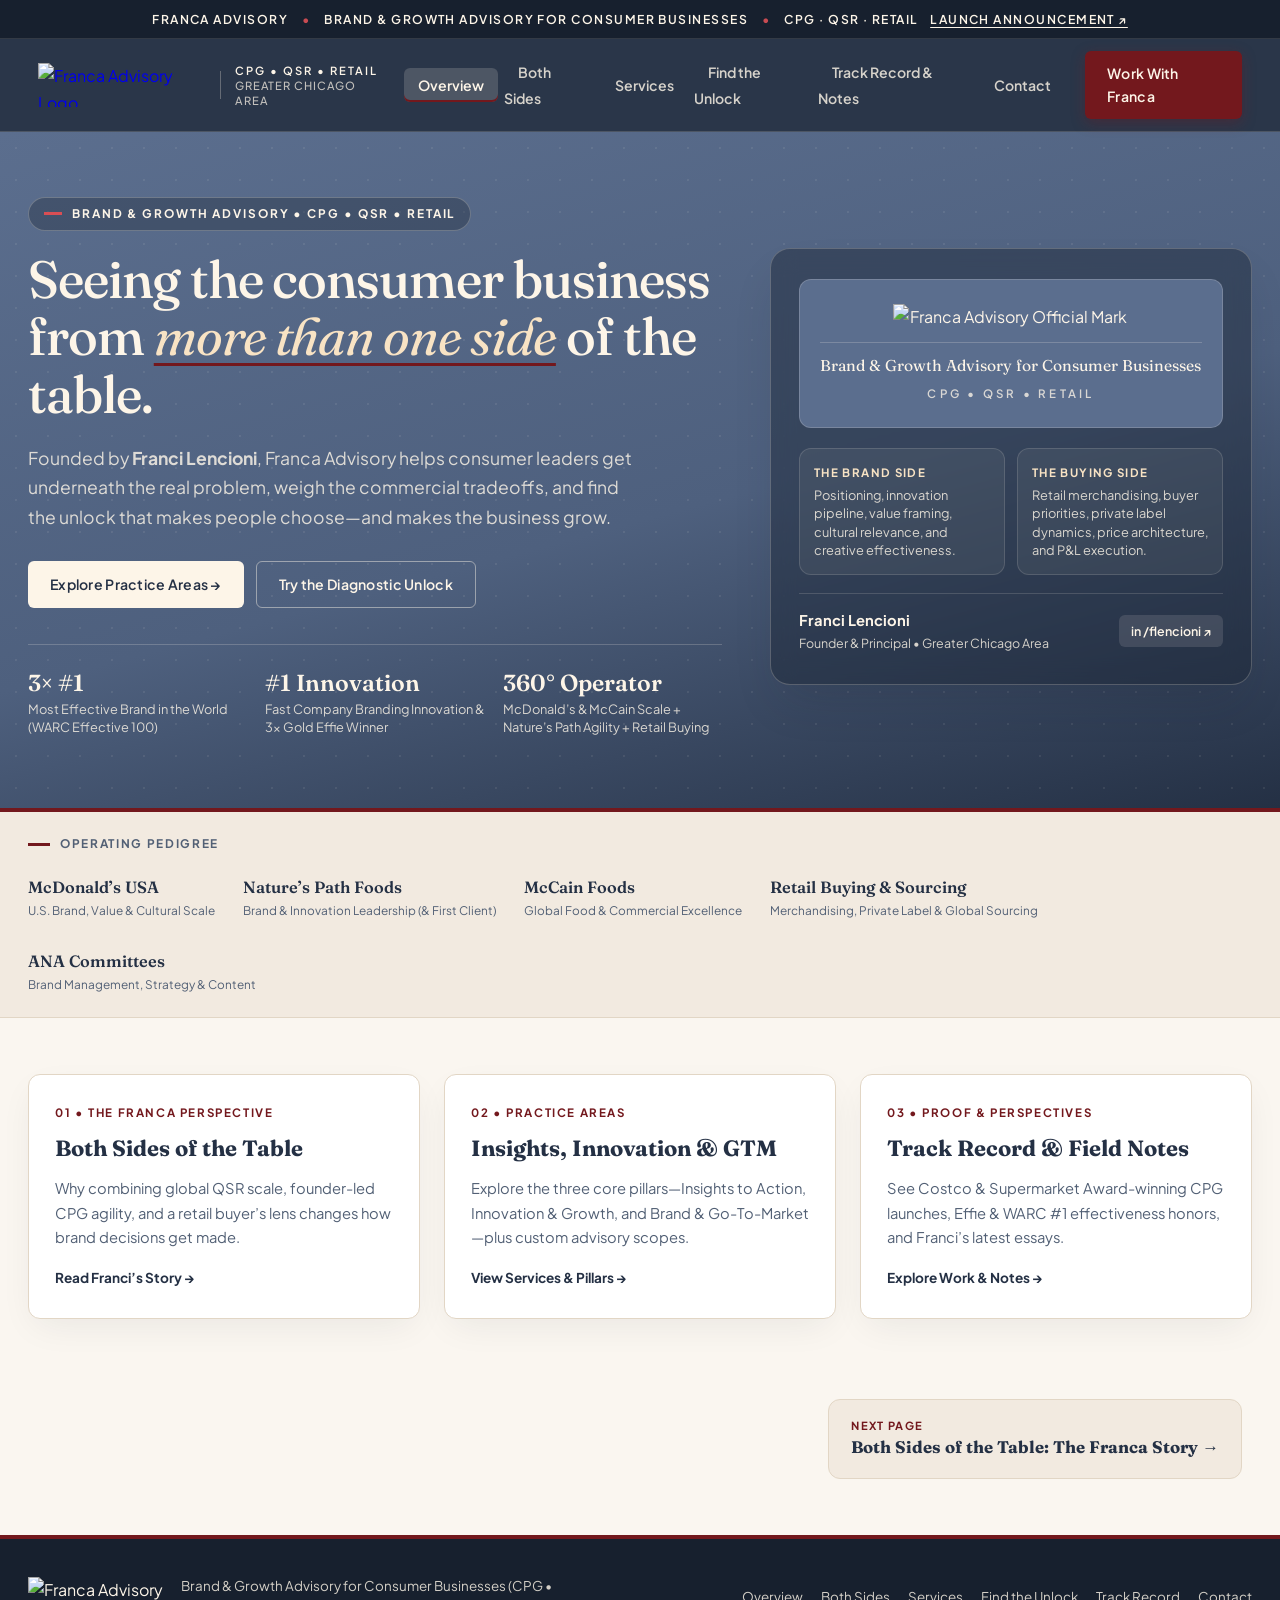
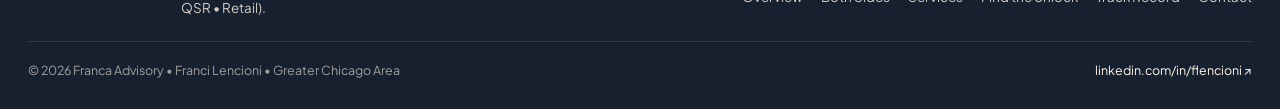
==== commit 1c52f0e3: "feat: Break Franca Advisory website into concise multi-page views" ====
--- a/app/static/fa_demo/index.html
+++ b/app/static/fa_demo/index.html
@@ -66,7 +66,6 @@
         }
 
         html {
-            scroll-behavior: smooth;
             font-size: 16px;
         }
 
@@ -77,16 +76,44 @@
             line-height: 1.65;
             -webkit-font-smoothing: antialiased;
             overflow-x: hidden;
+            min-height: 100vh;
+            display: flex;
+            flex-direction: column;
+        }
+
+        main {
+            flex: 1;
+        }
+
+        /* Multi-Page View Visibility */
+        .page-view {
+            display: none;
+            animation: pageFadeIn 0.24s ease-out;
+        }
+
+        .page-view.active {
+            display: block;
+        }
+
+        @keyframes pageFadeIn {
+            from {
+                opacity: 0;
+                transform: translateY(6px);
+            }
+            to {
+                opacity: 1;
+                transform: translateY(0);
+            }
         }
 
         /* Editorial Top Announcement Bar */
         .top-ribbon {
             background-color: var(--slate-ink);
             color: var(--cream-brand);
-            font-size: 0.78rem;
+            font-size: 0.76rem;
             letter-spacing: 0.12em;
             text-transform: uppercase;
-            padding: 10px 24px;
+            padding: 9px 24px;
             text-align: center;
             font-weight: 600;
             border-bottom: 1px solid rgba(253, 245, 232, 0.12);
@@ -109,50 +136,45 @@
             position: sticky;
             top: 0;
             z-index: 1000;
-            background: rgba(91, 110, 142, 0.96);
+            background: rgba(36, 48, 68, 0.97);
             backdrop-filter: blur(14px);
             -webkit-backdrop-filter: blur(14px);
             border-bottom: 1px solid rgba(253, 245, 232, 0.16);
-            transition: all 0.25s ease;
-        }
-
-        .navbar.scrolled {
-            background: rgba(36, 48, 68, 0.97);
-            box-shadow: 0 8px 30px rgba(0, 0, 0, 0.18);
         }
 
         .nav-container {
             max-width: 1260px;
             margin: 0 auto;
-            padding: 14px 28px;
+            padding: 12px 28px;
             display: flex;
             align-items: center;
             justify-content: space-between;
-            gap: 24px;
+            gap: 20px;
         }
 
         .nav-brand {
             display: flex;
             align-items: center;
-            gap: 16px;
+            gap: 14px;
             text-decoration: none;
+            cursor: pointer;
         }
 
         .nav-brand img {
-            height: 46px;
+            height: 44px;
             width: auto;
             display: block;
         }
 
         .nav-divider {
             width: 1px;
-            height: 30px;
-            background: rgba(253, 245, 232, 0.3);
+            height: 28px;
+            background: rgba(253, 245, 232, 0.28);
         }
 
         .nav-tagline {
             color: var(--cream-brand);
-            font-size: 0.72rem;
+            font-size: 0.7rem;
             letter-spacing: 0.18em;
             text-transform: uppercase;
             font-weight: 600;
@@ -162,20 +184,30 @@
         .nav-links {
             display: flex;
             align-items: center;
-            gap: 28px;
+            gap: 6px;
             list-style: none;
         }
 
         .nav-links a {
             color: var(--text-on-slate-muted);
             text-decoration: none;
-            font-size: 0.9rem;
-            font-weight: 500;
-            transition: color 0.2s ease;
+            font-size: 0.88rem;
+            font-weight: 600;
+            padding: 8px 14px;
+            border-radius: var(--radius-sm);
+            transition: all 0.18s ease;
+            cursor: pointer;
         }
 
         .nav-links a:hover {
             color: var(--cream-brand);
+            background: rgba(253, 245, 232, 0.08);
+        }
+
+        .nav-links a.active {
+            color: var(--cream-brand);
+            background: rgba(253, 245, 232, 0.16);
+            box-shadow: inset 0 -2px 0 var(--burgundy-brand);
         }
 
         .nav-actions {
@@ -189,15 +221,15 @@
             align-items: center;
             justify-content: center;
             gap: 8px;
-            padding: 12px 24px;
+            padding: 11px 22px;
             border-radius: var(--radius-sm);
             font-family: var(--font-sans);
-            font-size: 0.9rem;
+            font-size: 0.88rem;
             font-weight: 600;
             letter-spacing: 0.02em;
             text-decoration: none;
             cursor: pointer;
-            transition: all 0.22s ease;
+            transition: all 0.2s ease;
             border: none;
         }
 
@@ -210,7 +242,6 @@
         .btn-burgundy:hover {
             background-color: var(--burgundy-rich);
             transform: translateY(-1px);
-            box-shadow: 0 6px 20px rgba(115, 24, 29, 0.45);
         }
 
         .btn-cream {
@@ -221,7 +252,6 @@
         .btn-cream:hover {
             background-color: #ffffff;
             transform: translateY(-1px);
-            box-shadow: 0 8px 24px rgba(0, 0, 0, 0.15);
         }
 
         .btn-outline-cream {
@@ -257,11 +287,65 @@
             cursor: pointer;
         }
 
-        /* Hero Section — Official Slate Blue Identity */
+        /* Subpage Header Banner (Compact) */
+        .page-banner {
+            background: linear-gradient(165deg, var(--slate-brand) 0%, var(--slate-deep) 100%);
+            color: var(--cream-brand);
+            padding: 48px 28px 44px;
+            border-bottom: 4px solid var(--burgundy-brand);
+        }
+
+        .page-banner-inner {
+            max-width: 1260px;
+            margin: 0 auto;
+            display: flex;
+            flex-wrap: wrap;
+            justify-content: space-between;
+            align-items: flex-end;
+            gap: 24px;
+        }
+
+        .page-banner-kicker {
+            display: inline-flex;
+            align-items: center;
+            gap: 10px;
+            font-size: 0.75rem;
+            font-weight: 700;
+            text-transform: uppercase;
+            letter-spacing: 0.16em;
+            color: #F8E3C4;
+            margin-bottom: 10px;
+        }
+
+        .page-banner-kicker::before {
+            content: "";
+            width: 22px;
+            height: 2.5px;
+            background: #D94E54;
+            display: inline-block;
+        }
+
+        .page-banner h1 {
+            font-family: var(--font-serif);
+            font-size: clamp(2rem, 3.4vw, 2.85rem);
+            font-weight: 500;
+            line-height: 1.14;
+            color: var(--cream-brand);
+            max-width: 760px;
+        }
+
+        .page-banner p {
+            font-size: 1.02rem;
+            color: var(--text-on-slate-muted);
+            max-width: 680px;
+            margin-top: 10px;
+        }
+
+        /* Hero Section (Home Page) */
         .hero {
             background: linear-gradient(165deg, var(--slate-brand) 0%, #4E607E 55%, var(--slate-deep) 100%);
             color: var(--cream-brand);
-            padding: 84px 28px 96px;
+            padding: 64px 28px 72px;
             position: relative;
             overflow: hidden;
             border-bottom: 4px solid var(--burgundy-brand);
@@ -283,7 +367,7 @@
             z-index: 1;
             display: grid;
             grid-template-columns: 1.18fr 0.82fr;
-            gap: 56px;
+            gap: 48px;
             align-items: center;
         }
 
@@ -291,16 +375,16 @@
             display: inline-flex;
             align-items: center;
             gap: 10px;
-            padding: 7px 16px;
+            padding: 6px 15px;
             background: rgba(23, 32, 46, 0.32);
             border: 1px solid rgba(253, 245, 232, 0.24);
             border-radius: 999px;
-            font-size: 0.76rem;
+            font-size: 0.74rem;
             font-weight: 700;
             letter-spacing: 0.16em;
             text-transform: uppercase;
             color: var(--cream-brand);
-            margin-bottom: 24px;
+            margin-bottom: 20px;
         }
 
         .eyebrow-pill .crimson-bar {
@@ -312,12 +396,12 @@
 
         .hero h1 {
             font-family: var(--font-serif);
-            font-size: clamp(2.5rem, 4.4vw, 4.05rem);
+            font-size: clamp(2.35rem, 4.1vw, 3.75rem);
             font-weight: 500;
             line-height: 1.1;
             letter-spacing: -0.02em;
             color: var(--cream-brand);
-            margin-bottom: 24px;
+            margin-bottom: 20px;
         }
 
         .hero h1 em {
@@ -331,51 +415,51 @@
         }
 
         .hero-lead {
-            font-size: 1.16rem;
-            line-height: 1.72;
+            font-size: 1.1rem;
+            line-height: 1.68;
             color: var(--text-on-slate-muted);
-            max-width: 640px;
-            margin-bottom: 34px;
+            max-width: 620px;
+            margin-bottom: 28px;
         }
 
         .hero-cta-row {
             display: flex;
             flex-wrap: wrap;
-            gap: 14px;
-            margin-bottom: 44px;
+            gap: 12px;
+            margin-bottom: 36px;
         }
 
         .hero-cred-strip {
             display: grid;
             grid-template-columns: repeat(3, 1fr);
-            gap: 20px;
-            padding-top: 28px;
+            gap: 18px;
+            padding-top: 24px;
             border-top: 1px solid rgba(253, 245, 232, 0.2);
         }
 
         .cred-item strong {
             display: block;
             font-family: var(--font-serif);
-            font-size: 1.55rem;
+            font-size: 1.45rem;
             font-weight: 600;
             color: var(--cream-brand);
             line-height: 1.2;
         }
 
         .cred-item span {
-            font-size: 0.82rem;
+            font-size: 0.8rem;
             color: var(--text-on-slate-muted);
             line-height: 1.4;
             display: block;
             margin-top: 4px;
         }
 
-        /* Hero Right Card — Brand Lockup & Two Sides of the Table */
+        /* Hero Right Card */
         .hero-card {
             background: rgba(23, 32, 46, 0.42);
             border: 1px solid rgba(253, 245, 232, 0.22);
             border-radius: var(--radius-lg);
-            padding: 36px 32px;
+            padding: 30px 28px;
             backdrop-filter: blur(12px);
             box-shadow: var(--shadow-elevated);
         }
@@ -384,61 +468,61 @@
             background: var(--slate-brand);
             border: 1px solid rgba(253, 245, 232, 0.18);
             border-radius: var(--radius-md);
-            padding: 28px 24px;
+            padding: 24px 20px;
             text-align: center;
-            margin-bottom: 24px;
+            margin-bottom: 20px;
         }
 
         .hero-card-logo-box img {
-            max-width: 260px;
+            max-width: 235px;
             width: 100%;
             height: auto;
-            margin: 0 auto 14px;
+            margin: 0 auto 12px;
             display: block;
         }
 
         .hero-card-logo-sub {
             font-family: var(--font-serif);
-            font-size: 1.02rem;
+            font-size: 0.98rem;
             color: var(--cream-brand);
             border-top: 1px solid rgba(253, 245, 232, 0.2);
-            padding-top: 12px;
-            margin-top: 8px;
+            padding-top: 10px;
+            margin-top: 6px;
         }
 
         .hero-card-sectors {
-            font-size: 0.74rem;
+            font-size: 0.72rem;
             letter-spacing: 0.28em;
             text-transform: uppercase;
             color: rgba(253, 245, 232, 0.78);
-            margin-top: 6px;
+            margin-top: 5px;
             font-weight: 600;
         }
 
         .table-lens-grid {
             display: grid;
             grid-template-columns: 1fr 1fr;
-            gap: 14px;
-            margin-bottom: 22px;
+            gap: 12px;
+            margin-bottom: 18px;
         }
 
         .lens-box {
             background: rgba(253, 245, 232, 0.06);
             border: 1px solid rgba(253, 245, 232, 0.14);
             border-radius: var(--radius-md);
-            padding: 16px;
+            padding: 14px;
         }
 
         .lens-box h4 {
-            font-size: 0.74rem;
+            font-size: 0.72rem;
             text-transform: uppercase;
             letter-spacing: 0.12em;
             color: #F8E3C4;
-            margin-bottom: 6px;
+            margin-bottom: 4px;
         }
 
         .lens-box p {
-            font-size: 0.83rem;
+            font-size: 0.8rem;
             color: var(--text-on-slate-muted);
             line-height: 1.45;
         }
@@ -448,32 +532,32 @@
             align-items: center;
             justify-content: space-between;
             gap: 12px;
-            padding-top: 16px;
+            padding-top: 14px;
             border-top: 1px solid rgba(253, 245, 232, 0.15);
-            font-size: 0.85rem;
+            font-size: 0.84rem;
         }
 
         .founder-mini-left strong {
             color: var(--cream-brand);
             display: block;
-            font-size: 0.95rem;
+            font-size: 0.92rem;
         }
 
         .founder-mini-left span {
             color: var(--text-on-slate-muted);
-            font-size: 0.8rem;
+            font-size: 0.78rem;
         }
 
         .linkedin-badge {
             display: inline-flex;
             align-items: center;
             gap: 6px;
-            padding: 7px 13px;
+            padding: 6px 12px;
             border-radius: var(--radius-sm);
             background: rgba(253, 245, 232, 0.12);
             color: var(--cream-brand);
             text-decoration: none;
-            font-size: 0.8rem;
+            font-size: 0.78rem;
             font-weight: 600;
             transition: background 0.2s;
         }
@@ -486,7 +570,7 @@
         .pedigree-bar {
             background: var(--cream-warm);
             border-bottom: 1px solid var(--cream-border);
-            padding: 28px 28px;
+            padding: 22px 28px;
         }
 
         .pedigree-inner {
@@ -496,11 +580,11 @@
             flex-wrap: wrap;
             align-items: center;
             justify-content: space-between;
-            gap: 24px;
+            gap: 20px;
         }
 
         .pedigree-label {
-            font-size: 0.76rem;
+            font-size: 0.74rem;
             font-weight: 700;
             text-transform: uppercase;
             letter-spacing: 0.14em;
@@ -512,7 +596,7 @@
 
         .pedigree-label::before {
             content: "";
-            width: 24px;
+            width: 22px;
             height: 3px;
             background: var(--burgundy-brand);
             display: inline-block;
@@ -522,7 +606,7 @@
             display: flex;
             flex-wrap: wrap;
             align-items: center;
-            gap: 32px;
+            gap: 28px;
         }
 
         .pedigree-pill {
@@ -532,30 +616,67 @@
 
         .pedigree-pill strong {
             font-family: var(--font-serif);
-            font-size: 1.08rem;
+            font-size: 1.02rem;
             color: var(--slate-deep);
             font-weight: 600;
         }
 
         .pedigree-pill span {
-            font-size: 0.75rem;
+            font-size: 0.74rem;
             color: var(--text-muted);
+        }
+
+        /* Home Quick Overview Cards */
+        .home-overview-grid {
+            display: grid;
+            grid-template-columns: repeat(3, 1fr);
+            gap: 24px;
+        }
+
+        .overview-card {
+            background: #ffffff;
+            border: 1px solid var(--cream-border);
+            border-radius: var(--radius-md);
+            padding: 28px 26px;
+            box-shadow: var(--shadow-soft);
+            display: flex;
+            flex-direction: column;
+            justify-content: space-between;
+            transition: transform 0.2s ease, border-color 0.2s ease;
+            cursor: pointer;
+        }
+
+        .overview-card:hover {
+            transform: translateY(-3px);
+            border-color: var(--slate-brand);
+        }
+
+        .overview-card span.kicker {
+            font-size: 0.72rem;
+            font-weight: 700;
+            text-transform: uppercase;
+            letter-spacing: 0.14em;
+            color: var(--burgundy-brand);
+            margin-bottom: 8px;
+            display: block;
+        }
+
+        .overview-card h3 {
+            font-family: var(--font-serif);
+            font-size: 1.38rem;
+            color: var(--slate-deep);
+            margin-bottom: 10px;
+        }
+
+        .overview-card p {
+            font-size: 0.92rem;
+            color: var(--text-muted);
+            margin-bottom: 18px;
         }
 
         /* Section Layout Helpers */
         .section {
-            padding: 96px 28px;
-        }
-
-        .section-warm {
-            background-color: var(--cream-warm);
-            border-top: 1px solid var(--cream-border);
-            border-bottom: 1px solid var(--cream-border);
-        }
-
-        .section-slate {
-            background-color: var(--slate-deep);
-            color: var(--cream-brand);
+            padding: 56px 28px;
         }
 
         .container {
@@ -563,120 +684,108 @@
             margin: 0 auto;
         }
 
-        .section-header {
-            max-width: 780px;
-            margin-bottom: 56px;
-        }
-
-        .section-kicker {
+        /* Next/Prev Page Navigation Bar at bottom of each page */
+        .page-pager {
+            max-width: 1260px;
+            margin: 0 auto;
+            padding: 24px 28px 56px;
+            display: flex;
+            justify-content: space-between;
+            align-items: center;
+            gap: 16px;
+            flex-wrap: wrap;
+        }
+
+        .pager-card {
+            background: var(--cream-warm);
+            border: 1px solid var(--cream-border);
+            border-radius: var(--radius-md);
+            padding: 16px 22px;
             display: inline-flex;
             align-items: center;
-            gap: 10px;
-            font-size: 0.78rem;
+            gap: 14px;
+            cursor: pointer;
+            text-decoration: none;
+            color: var(--slate-deep);
+            transition: all 0.2s ease;
+        }
+
+        .pager-card:hover {
+            border-color: var(--slate-brand);
+            background: #ffffff;
+            transform: translateY(-1px);
+        }
+
+        .pager-card small {
+            display: block;
+            font-size: 0.7rem;
+            text-transform: uppercase;
+            letter-spacing: 0.12em;
+            color: var(--burgundy-brand);
             font-weight: 700;
-            text-transform: uppercase;
-            letter-spacing: 0.16em;
-            color: var(--burgundy-brand);
-            margin-bottom: 14px;
-        }
-
-        .section-kicker::before {
-            content: "";
-            width: 28px;
-            height: 2.5px;
-            background: var(--burgundy-brand);
-            display: inline-block;
-        }
-
-        .section-slate .section-kicker {
-            color: #E5858A;
-        }
-
-        .section-slate .section-kicker::before {
-            background: #E5858A;
-        }
-
-        .section-title {
+        }
+
+        .pager-card strong {
             font-family: var(--font-serif);
-            font-size: clamp(2rem, 3.3vw, 2.9rem);
-            font-weight: 500;
-            line-height: 1.16;
-            color: var(--slate-deep);
-            margin-bottom: 18px;
-            letter-spacing: -0.015em;
-        }
-
-        .section-slate .section-title {
-            color: var(--cream-brand);
-        }
-
-        .section-subtitle {
-            font-size: 1.08rem;
-            color: var(--text-muted);
-            line-height: 1.7;
-        }
-
-        .section-slate .section-subtitle {
-            color: var(--text-on-slate-muted);
-        }
-
-        /* Section 1: The Franca Advantage (More Than One Side of the Table) */
+            font-size: 1.05rem;
+        }
+
+        /* Page 2: About / The Franca Advantage */
         .advantage-layout {
             display: grid;
             grid-template-columns: 1fr 1.15fr;
-            gap: 56px;
+            gap: 44px;
             align-items: start;
         }
 
         .quote-panel {
             background: var(--slate-brand);
             color: var(--cream-brand);
-            padding: 44px 40px;
+            padding: 36px 34px;
             border-radius: var(--radius-lg);
-            position: relative;
             box-shadow: var(--shadow-soft);
             border-bottom: 5px solid var(--burgundy-brand);
         }
 
         .quote-panel blockquote {
             font-family: var(--font-serif);
-            font-size: 1.38rem;
-            line-height: 1.52;
+            font-size: 1.3rem;
+            line-height: 1.48;
             font-weight: 400;
-            margin-bottom: 24px;
+            margin-bottom: 18px;
             color: var(--cream-brand);
         }
 
         .quote-panel p.quote-body {
-            font-size: 0.98rem;
+            font-size: 0.94rem;
             color: var(--text-on-slate-muted);
-            line-height: 1.7;
-            margin-bottom: 20px;
+            line-height: 1.68;
+            margin-bottom: 16px;
         }
 
         .quote-attribution {
             display: flex;
             align-items: center;
             justify-content: space-between;
-            padding-top: 20px;
+            padding-top: 16px;
             border-top: 1px solid rgba(253, 245, 232, 0.22);
         }
 
         .quote-attribution strong {
             display: block;
-            font-size: 1rem;
+            font-size: 0.98rem;
             color: var(--cream-brand);
         }
 
         .quote-attribution span {
-            font-size: 0.83rem;
+            font-size: 0.82rem;
             color: rgba(253, 245, 232, 0.78);
         }
 
         .realities-stack {
             display: flex;
             flex-direction: column;
-            gap: 22px;
+            gap: 18px;
         }
 
         .reality-card {
@@ -684,57 +793,51 @@
             border: 1px solid var(--cream-border);
             border-left: 4px solid var(--slate-brand);
             border-radius: var(--radius-md);
-            padding: 28px 30px;
+            padding: 24px 26px;
             box-shadow: var(--shadow-soft);
-            transition: transform 0.2s ease, border-color 0.2s ease;
-        }
-
-        .reality-card:hover {
-            transform: translateY(-2px);
-            border-left-color: var(--burgundy-brand);
         }
 
         .reality-meta {
-            font-size: 0.75rem;
+            font-size: 0.73rem;
             font-weight: 700;
             text-transform: uppercase;
             letter-spacing: 0.12em;
             color: var(--burgundy-brand);
-            margin-bottom: 6px;
+            margin-bottom: 4px;
         }
 
         .reality-card h3 {
             font-family: var(--font-serif);
-            font-size: 1.35rem;
+            font-size: 1.28rem;
             color: var(--slate-deep);
-            margin-bottom: 10px;
+            margin-bottom: 8px;
             font-weight: 600;
         }
 
         .reality-card p {
             color: var(--text-muted);
-            font-size: 0.96rem;
-            line-height: 1.65;
+            font-size: 0.93rem;
+            line-height: 1.6;
         }
 
         .four-questions-bar {
-            margin-top: 48px;
+            margin-top: 36px;
             background: var(--cream-warm);
             border: 1px solid var(--cream-border);
             border-radius: var(--radius-md);
-            padding: 28px 32px;
+            padding: 24px 28px;
             display: grid;
             grid-template-columns: repeat(4, 1fr);
-            gap: 20px;
+            gap: 18px;
         }
 
         .q-item {
             border-left: 2px solid var(--burgundy-brand);
-            padding-left: 16px;
+            padding-left: 14px;
         }
 
         .q-item span {
-            font-size: 0.72rem;
+            font-size: 0.7rem;
             text-transform: uppercase;
             letter-spacing: 0.12em;
             color: var(--burgundy-brand);
@@ -745,69 +848,56 @@
 
         .q-item strong {
             font-family: var(--font-serif);
-            font-size: 1.05rem;
+            font-size: 1rem;
             color: var(--slate-deep);
             font-weight: 600;
         }
 
-        /* Section 2: Three Core Pillars (Practice Areas) */
+        /* Page 3: Practice Areas */
         .pillars-grid {
             display: grid;
             grid-template-columns: repeat(3, 1fr);
-            gap: 28px;
-            margin-bottom: 52px;
+            gap: 24px;
+            margin-bottom: 36px;
         }
 
         .pillar-card {
             background: #ffffff;
             border: 1px solid var(--cream-border);
             border-radius: var(--radius-lg);
-            padding: 38px 32px;
+            padding: 32px 28px;
             box-shadow: var(--shadow-soft);
             display: flex;
             flex-direction: column;
             justify-content: space-between;
-            position: relative;
-            overflow: hidden;
-            transition: all 0.25s ease;
-        }
-
-        .pillar-card::top {
-            height: 4px;
-        }
-
-        .pillar-card:hover {
-            transform: translateY(-4px);
-            box-shadow: var(--shadow-elevated);
-            border-color: var(--slate-brand);
         }
 
         .pillar-num {
             font-family: var(--font-serif);
-            font-size: 0.9rem;
+            font-size: 0.85rem;
             font-weight: 600;
             color: var(--burgundy-brand);
             background: var(--burgundy-soft);
             display: inline-block;
             padding: 4px 12px;
             border-radius: 999px;
-            margin-bottom: 18px;
+            margin-bottom: 14px;
         }
 
         .pillar-card h3 {
             font-family: var(--font-serif);
-            font-size: 1.6rem;
+            font-size: 1.5rem;
             color: var(--slate-deep);
-            margin-bottom: 14px;
+            margin-bottom: 12px;
             font-weight: 600;
         }
 
         .pillar-quote {
-            font-size: 0.98rem;
+            font-size: 0.94rem;
             color: var(--text-dark);
             font-weight: 500;
-            margin-bottom: 18px;
-            padding-bottom: 18px;
+            margin-bottom: 16px;
+            padding-bottom: 16px;
             border-bottom: 1px solid var(--cream-border);
         }
 
@@ -815,16 +905,16 @@
             list-style: none;
             display: flex;
             flex-direction: column;
-            gap: 10px;
-            margin-bottom: 24px;
+            gap: 9px;
+            margin-bottom: 20px;
         }
 
         .pillar-list li {
-            font-size: 0.9rem;
+            font-size: 0.88rem;
             color: var(--text-muted);
             display: flex;
             align-items: flex-start;
-            gap: 10px;
+            gap: 9px;
         }
 
         .pillar-list li::before {
@@ -837,18 +927,17 @@
         .pillar-outcome {
             background: var(--cream-light);
             border-radius: var(--radius-sm);
-            padding: 12px 14px;
-            font-size: 0.82rem;
+            padding: 11px 13px;
+            font-size: 0.81rem;
             color: var(--slate-deep);
             border-left: 3px solid var(--slate-brand);
         }
 
-        /* LinkedIn Services Interactive Strip */
         .services-bar {
             background: #ffffff;
             border: 1px solid var(--cream-border);
             border-radius: var(--radius-md);
-            padding: 28px 32px;
+            padding: 24px 28px;
         }
 
         .services-bar-top {
@@ -857,22 +946,22 @@
             justify-content: space-between;
             align-items: center;
             gap: 16px;
-            margin-bottom: 18px;
+            margin-bottom: 16px;
         }
 
         .services-pills {
             display: flex;
             flex-wrap: wrap;
-            gap: 10px;
+            gap: 8px;
         }
 
         .service-pill {
-            padding: 9px 16px;
+            padding: 8px 14px;
             border-radius: 999px;
             border: 1px solid var(--cream-border);
             background: var(--cream-light);
             color: var(--slate-deep);
-            font-size: 0.84rem;
+            font-size: 0.82rem;
             font-weight: 600;
             cursor: pointer;
             transition: all 0.2s;
@@ -886,84 +975,85 @@
         }
 
         .service-detail-box {
-            margin-top: 16px;
-            padding: 18px 22px;
+            margin-top: 14px;
+            padding: 16px 20px;
             background: var(--cream-light);
             border-radius: var(--radius-sm);
             border-left: 3px solid var(--burgundy-brand);
-            font-size: 0.94rem;
+            font-size: 0.92rem;
             color: var(--text-dark);
             display: flex;
             justify-content: space-between;
             align-items: center;
-            gap: 20px;
+            gap: 18px;
             flex-wrap: wrap;
         }
 
-        /* Section 3: Interactive "Find the Unlock" Diagnostic */
+        /* Page 4: Interactive "Find the Unlock" Diagnostic */
         .unlock-grid {
             display: grid;
             grid-template-columns: 0.9fr 1.1fr;
-            gap: 36px;
+            gap: 32px;
             align-items: stretch;
         }
 
         .scenario-buttons {
             display: flex;
             flex-direction: column;
-            gap: 12px;
+            gap: 10px;
         }
 
         .scenario-btn {
             text-align: left;
-            padding: 20px 22px;
+            padding: 18px 20px;
             border-radius: var(--radius-md);
-            background: rgba(253, 245, 232, 0.06);
-            border: 1px solid rgba(253, 245, 232, 0.16);
-            color: var(--cream-brand);
+            background: #ffffff;
+            border: 1px solid var(--cream-border);
+            color: var(--slate-deep);
             cursor: pointer;
             transition: all 0.2s ease;
             font-family: var(--font-sans);
         }
 
         .scenario-btn:hover {
-            background: rgba(253, 245, 232, 0.12);
+            border-color: var(--slate-brand);
         }
 
         .scenario-btn.active {
-            background: var(--cream-brand);
-            color: var(--slate-deep);
-            border-color: var(--cream-brand);
-            box-shadow: 0 12px 28px rgba(0, 0, 0, 0.22);
+            background: var(--slate-deep);
+            color: var(--cream-brand);
+            border-color: var(--slate-deep);
+            box-shadow: var(--shadow-soft);
         }
 
         .scenario-btn .scen-tag {
-            font-size: 0.72rem;
+            font-size: 0.7rem;
             text-transform: uppercase;
             letter-spacing: 0.14em;
             font-weight: 700;
-            color: #E5858A;
+            color: var(--burgundy-brand);
             display: block;
             margin-bottom: 4px;
         }
 
         .scenario-btn.active .scen-tag {
-            color: var(--burgundy-brand);
+            color: #E5858A;
         }
 
         .scenario-btn strong {
             font-family: var(--font-serif);
-            font-size: 1.12rem;
+            font-size: 1.06rem;
             font-weight: 600;
             display: block;
         }
 
         .unlock-display {
-            background: var(--cream-brand);
+            background: #ffffff;
             color: var(--slate-deep);
             border-radius: var(--radius-lg);
-            padding: 40px 38px;
+            padding: 36px 34px;
             box-shadow: var(--shadow-elevated);
+            border: 1px solid var(--cream-border);
             border-top: 5px solid var(--burgundy-brand);
             display: flex;
             flex-direction: column;
@@ -971,13 +1061,13 @@
         }
 
         .unlock-display-header {
-            margin-bottom: 24px;
-            padding-bottom: 20px;
+            margin-bottom: 20px;
+            padding-bottom: 16px;
             border-bottom: 1px solid var(--cream-border);
         }
 
         .unlock-display-header span {
-            font-size: 0.75rem;
+            font-size: 0.74rem;
             text-transform: uppercase;
             letter-spacing: 0.14em;
             color: var(--burgundy-brand);
@@ -986,50 +1076,50 @@
 
         .unlock-display-header h3 {
             font-family: var(--font-serif);
-            font-size: 1.65rem;
+            font-size: 1.55rem;
             color: var(--slate-deep);
-            margin-top: 6px;
+            margin-top: 5px;
         }
 
         .unlock-lenses {
             display: grid;
             grid-template-columns: 1fr 1fr;
-            gap: 16px;
-            margin-bottom: 22px;
+            gap: 14px;
+            margin-bottom: 18px;
         }
 
         .unlock-lens-card {
-            background: #ffffff;
+            background: var(--cream-light);
             border: 1px solid var(--cream-border);
-            padding: 18px;
+            padding: 16px;
             border-radius: var(--radius-sm);
         }
 
         .unlock-lens-card h4 {
-            font-size: 0.75rem;
+            font-size: 0.74rem;
             text-transform: uppercase;
             letter-spacing: 0.1em;
             color: var(--slate-brand);
-            margin-bottom: 6px;
+            margin-bottom: 5px;
         }
 
         .unlock-lens-card p {
-            font-size: 0.88rem;
+            font-size: 0.86rem;
             color: var(--text-muted);
-            line-height: 1.55;
+            line-height: 1.52;
         }
 
         .unlock-box {
             background: var(--burgundy-soft);
             border-left: 4px solid var(--burgundy-brand);
-            padding: 18px 20px;
+            padding: 16px 18px;
             border-radius: var(--radius-sm);
-            margin-bottom: 24px;
+            margin-bottom: 20px;
         }
 
         .unlock-box strong {
             display: block;
-            font-size: 0.78rem;
+            font-size: 0.76rem;
             text-transform: uppercase;
             letter-spacing: 0.12em;
             color: var(--burgundy-brand);
@@ -1037,24 +1127,51 @@
         }
 
         .unlock-box p {
-            font-size: 0.95rem;
+            font-size: 0.92rem;
             color: var(--slate-deep);
             font-weight: 500;
         }
 
-        /* Section 4: Case Studies & Honors Ledger */
+        /* Page 5: Track Record & Field Notes */
+        .sub-tabs {
+            display: inline-flex;
+            background: var(--cream-warm);
+            border: 1px solid var(--cream-border);
+            border-radius: 999px;
+            padding: 4px;
+            margin-bottom: 32px;
+        }
+
+        .sub-tab-btn {
+            padding: 9px 20px;
+            border-radius: 999px;
+            border: none;
+            background: transparent;
+            font-family: var(--font-sans);
+            font-size: 0.86rem;
+            font-weight: 600;
+            color: var(--text-muted);
+            cursor: pointer;
+            transition: all 0.2s;
+        }
+
+        .sub-tab-btn.active {
+            background: var(--slate-deep);
+            color: var(--cream-brand);
+        }
+
         .cases-grid {
             display: grid;
             grid-template-columns: repeat(3, 1fr);
-            gap: 28px;
-            margin-bottom: 64px;
+            gap: 24px;
+            margin-bottom: 40px;
         }
 
         .case-card {
             background: #ffffff;
             border: 1px solid var(--cream-border);
             border-radius: var(--radius-lg);
-            padding: 34px 30px;
+            padding: 28px 26px;
             box-shadow: var(--shadow-soft);
             display: flex;
             flex-direction: column;
@@ -1065,57 +1182,56 @@
             display: flex;
             justify-content: space-between;
             align-items: center;
-            margin-bottom: 16px;
+            margin-bottom: 14px;
         }
 
         .case-brand-tag {
-            font-size: 0.74rem;
+            font-size: 0.72rem;
             font-weight: 700;
             text-transform: uppercase;
             letter-spacing: 0.12em;
-            padding: 5px 12px;
+            padding: 4px 11px;
             border-radius: 999px;
             background: var(--slate-soft);
             color: var(--slate-deep);
         }
 
         .case-year {
-            font-size: 0.8rem;
+            font-size: 0.78rem;
             color: var(--text-muted);
             font-weight: 600;
         }
 
         .case-card h3 {
             font-family: var(--font-serif);
-            font-size: 1.4rem;
+            font-size: 1.32rem;
             color: var(--slate-deep);
-            margin-bottom: 12px;
+            margin-bottom: 10px;
             line-height: 1.28;
         }
 
         .case-card p {
-            font-size: 0.94rem;
+            font-size: 0.9rem;
             color: var(--text-muted);
-            margin-bottom: 20px;
-            line-height: 1.65;
+            margin-bottom: 18px;
+            line-height: 1.62;
         }
 
         .case-proof {
             background: var(--cream-warm);
             border-radius: var(--radius-sm);
-            padding: 14px 16px;
+            padding: 12px 14px;
             border-left: 3px solid var(--burgundy-brand);
-            font-size: 0.85rem;
+            font-size: 0.83rem;
             color: var(--slate-deep);
             font-weight: 600;
         }
 
-        /* Awards Table / Ledger */
         .awards-panel {
             background: var(--slate-deep);
             color: var(--cream-brand);
             border-radius: var(--radius-lg);
-            padding: 48px 44px;
+            padding: 36px 34px;
             box-shadow: var(--shadow-elevated);
         }
 
@@ -1124,110 +1240,103 @@
             flex-wrap: wrap;
             justify-content: space-between;
             align-items: flex-end;
-            gap: 20px;
-            margin-bottom: 36px;
-            padding-bottom: 24px;
+            gap: 16px;
+            margin-bottom: 24px;
+            padding-bottom: 18px;
             border-bottom: 1px solid rgba(253, 245, 232, 0.16);
         }
 
         .awards-header h3 {
             font-family: var(--font-serif);
-            font-size: 1.9rem;
+            font-size: 1.65rem;
             font-weight: 500;
         }
 
         .awards-grid {
             display: grid;
             grid-template-columns: repeat(2, 1fr);
-            gap: 18px;
+            gap: 14px;
         }
 
         .award-row {
             background: rgba(253, 245, 232, 0.05);
             border: 1px solid rgba(253, 245, 232, 0.12);
             border-radius: var(--radius-md);
-            padding: 20px 24px;
+            padding: 16px 20px;
             display: flex;
             justify-content: space-between;
             align-items: flex-start;
-            gap: 16px;
+            gap: 14px;
         }
 
         .award-row strong {
             font-family: var(--font-serif);
-            font-size: 1.06rem;
+            font-size: 1rem;
             color: var(--cream-brand);
             display: block;
-            margin-bottom: 4px;
+            margin-bottom: 3px;
         }
 
         .award-row span {
-            font-size: 0.84rem;
+            font-size: 0.81rem;
             color: var(--text-on-slate-muted);
         }
 
         .award-org-badge {
             background: var(--burgundy-brand);
             color: var(--cream-brand);
-            font-size: 0.72rem;
+            font-size: 0.7rem;
             font-weight: 700;
             text-transform: uppercase;
             letter-spacing: 0.1em;
-            padding: 5px 10px;
+            padding: 4px 9px;
             border-radius: var(--radius-sm);
             white-space: nowrap;
             flex-shrink: 0;
         }
 
-        /* Section 5: Field Notes & Perspectives (From Franci's LinkedIn) */
         .notes-grid {
             display: grid;
             grid-template-columns: repeat(2, 1fr);
-            gap: 28px;
+            gap: 24px;
         }
 
         .note-card {
             background: #ffffff;
             border: 1px solid var(--cream-border);
             border-radius: var(--radius-lg);
-            padding: 34px 32px;
+            padding: 28px 26px;
             box-shadow: var(--shadow-soft);
             display: flex;
             flex-direction: column;
             justify-content: space-between;
-            transition: transform 0.2s ease, border-color 0.2s ease;
-        }
-
-        .note-card:hover {
-            transform: translateY(-3px);
-            border-color: var(--slate-brand);
         }
 
         .note-meta {
             display: flex;
             justify-content: space-between;
             align-items: center;
-            font-size: 0.76rem;
+            font-size: 0.74rem;
             text-transform: uppercase;
             letter-spacing: 0.12em;
             color: var(--burgundy-brand);
             font-weight: 700;
-            margin-bottom: 12px;
+            margin-bottom: 10px;
         }
 
         .note-card h3 {
             font-family: var(--font-serif);
-            font-size: 1.42rem;
+            font-size: 1.32rem;
             color: var(--slate-deep);
-            margin-bottom: 14px;
+            margin-bottom: 12px;
             line-height: 1.3;
         }
 
         .note-excerpt {
-            font-size: 0.95rem;
+            font-size: 0.91rem;
             color: var(--text-muted);
-            line-height: 1.68;
-            margin-bottom: 22px;
+            line-height: 1.62;
+            margin-bottom: 18px;
             white-space: pre-line;
         }
 
@@ -1235,9 +1344,9 @@
             display: flex;
             justify-content: space-between;
             align-items: center;
-            padding-top: 16px;
+            padding-top: 14px;
             border-top: 1px solid var(--cream-border);
-            font-size: 0.85rem;
+            font-size: 0.84rem;
         }
 
         .link-btn {
@@ -1245,7 +1354,7 @@
             border: none;
             color: var(--slate-deep);
             font-weight: 700;
-            font-size: 0.86rem;
+            font-size: 0.85rem;
             cursor: pointer;
             display: inline-flex;
             align-items: center;
@@ -1258,37 +1367,37 @@
             color: var(--burgundy-brand);
         }
 
-        /* Section 6: Engagement Models & Contact Form */
+        /* Page 6: Contact & Engagement Models */
         .engage-grid {
             display: grid;
-            grid-template-columns: 0.95fr 1.05fr;
-            gap: 52px;
+            grid-template-columns: 0.92fr 1.08fr;
+            gap: 44px;
             align-items: start;
         }
 
         .models-list {
             display: flex;
             flex-direction: column;
-            gap: 18px;
-            margin-top: 28px;
+            gap: 14px;
         }
 
         .model-item {
             background: #ffffff;
             border: 1px solid var(--cream-border);
+            border-left: 4px solid var(--slate-brand);
             border-radius: var(--radius-md);
-            padding: 22px 24px;
+            padding: 20px 22px;
         }
 
         .model-item h4 {
             font-family: var(--font-serif);
-            font-size: 1.18rem;
+            font-size: 1.14rem;
             color: var(--slate-deep);
-            margin-bottom: 6px;
+            margin-bottom: 5px;
         }
 
         .model-item p {
-            font-size: 0.9rem;
+            font-size: 0.88rem;
             color: var(--text-muted);
         }
 
@@ -1297,51 +1406,51 @@
             border: 1px solid var(--cream-border);
             border-top: 5px solid var(--slate-brand);
             border-radius: var(--radius-lg);
-            padding: 42px 38px;
+            padding: 36px 34px;
             box-shadow: var(--shadow-elevated);
         }
 
         .contact-card h3 {
             font-family: var(--font-serif);
-            font-size: 1.75rem;
+            font-size: 1.65rem;
             color: var(--slate-deep);
-            margin-bottom: 8px;
+            margin-bottom: 6px;
         }
 
         .contact-card > p {
-            font-size: 0.94rem;
+            font-size: 0.92rem;
             color: var(--text-muted);
-            margin-bottom: 26px;
+            margin-bottom: 22px;
         }
 
         .form-group {
-            margin-bottom: 18px;
+            margin-bottom: 16px;
         }
 
         .form-row {
             display: grid;
             grid-template-columns: 1fr 1fr;
-            gap: 16px;
+            gap: 14px;
         }
 
         label {
             display: block;
-            font-size: 0.8rem;
+            font-size: 0.78rem;
             font-weight: 700;
             text-transform: uppercase;
             letter-spacing: 0.08em;
             color: var(--slate-deep);
-            margin-bottom: 6px;
+            margin-bottom: 5px;
         }
 
         input, select, textarea {
             width: 100%;
-            padding: 12px 14px;
+            padding: 11px 13px;
             border: 1px solid var(--cream-border);
             border-radius: var(--radius-sm);
             background: var(--cream-light);
             font-family: var(--font-sans);
-            font-size: 0.95rem;
+            font-size: 0.93rem;
             color: var(--text-dark);
             transition: border-color 0.2s, background 0.2s;
         }
@@ -1353,10 +1462,10 @@
         }
 
         .form-status {
-            margin-top: 16px;
-            padding: 14px 16px;
+            margin-top: 14px;
+            padding: 12px 14px;
             border-radius: var(--radius-sm);
-            font-size: 0.9rem;
+            font-size: 0.88rem;
             font-weight: 500;
             display: none;
         }
@@ -1375,11 +1484,11 @@
             border: 1px solid rgba(115, 24, 29, 0.25);
         }
 
-        /* Footer */
+        /* Compact Footer */
         .footer {
             background: var(--slate-ink);
             color: var(--cream-brand);
-            padding: 64px 28px 40px;
+            padding: 36px 28px 28px;
             border-top: 4px solid var(--burgundy-brand);
         }
 
@@ -1390,33 +1499,55 @@
             flex-wrap: wrap;
             justify-content: space-between;
             align-items: center;
-            gap: 32px;
-            padding-bottom: 36px;
-            border-bottom: 1px solid rgba(253, 245, 232, 0.14);
+            gap: 24px;
+            padding-bottom: 22px;
+            border-bottom: 1px solid rgba(253, 245, 232, 0.12);
+        }
+
+        .footer-logo {
+            display: flex;
+            align-items: center;
+            gap: 18px;
         }
 
         .footer-logo img {
-            height: 54px;
+            height: 40px;
             width: auto;
-            margin-bottom: 10px;
         }
 
         .footer-logo p {
-            font-size: 0.88rem;
+            font-size: 0.84rem;
             color: var(--text-on-slate-muted);
-            max-width: 420px;
+            max-width: 380px;
+        }
+
+        .footer-nav {
+            display: flex;
+            flex-wrap: wrap;
+            gap: 18px;
+        }
+
+        .footer-nav a {
+            color: var(--text-on-slate-muted);
+            text-decoration: none;
+            font-size: 0.84rem;
+            cursor: pointer;
+        }
+
+        .footer-nav a:hover {
+            color: var(--cream-brand);
         }
 
         .footer-bottom {
             max-width: 1260px;
-            margin: 24px auto 0;
+            margin: 18px auto 0;
             display: flex;
             flex-wrap: wrap;
             justify-content: space-between;
             align-items: center;
-            gap: 16px;
-            font-size: 0.82rem;
-            color: rgba(253, 245, 232, 0.65);
+            gap: 12px;
+            font-size: 0.78rem;
+            color: rgba(253, 245, 232, 0.6);
         }
 
         .footer-bottom a {
@@ -1444,12 +1575,12 @@
         .modal-card {
             background: var(--cream-light);
             color: var(--text-dark);
-            max-width: 680px;
+            max-width: 660px;
             width: 100%;
-            max-height: 88vh;
+            max-height: 86vh;
             overflow-y: auto;
             border-radius: var(--radius-lg);
-            padding: 40px 38px;
+            padding: 36px 34px;
             box-shadow: var(--shadow-elevated);
             border-top: 5px solid var(--burgundy-brand);
             position: relative;
@@ -1457,12 +1588,12 @@
 
         .modal-close {
             position: absolute;
-            top: 20px;
-            right: 20px;
+            top: 18px;
+            right: 18px;
             background: var(--cream-warm);
             border: 1px solid var(--cream-border);
-            width: 36px;
-            height: 36px;
+            width: 34px;
+            height: 34px;
             border-radius: 50%;
             font-size: 1.1rem;
             cursor: pointer;
@@ -1477,6 +1608,7 @@
             .engage-grid {
                 grid-template-columns: 1fr;
             }
+            .home-overview-grid,
             .pillars-grid,
             .cases-grid {
                 grid-template-columns: 1fr;
@@ -1490,7 +1622,7 @@
             }
         }
 
-        @media (max-width: 768px) {
+        @media (max-width: 820px) {
             .nav-links, .nav-divider, .nav-tagline {
                 display: none;
             }
@@ -1505,7 +1637,7 @@
                 left: 0;
                 right: 0;
                 background: var(--slate-deep);
-                padding: 20px 28px;
+                padding: 16px 24px;
                 border-bottom: 2px solid var(--burgundy-brand);
             }
             .hero-cred-strip,
@@ -1523,13 +1655,13 @@
     <!-- Top Announcement Bar -->
     <div class="top-ribbon">
         Franca Advisory <span class="dot">•</span> Brand &amp; Growth Advisory for Consumer Businesses <span class="dot">•</span> CPG · QSR · RETAIL
-        <a href="https://www.linkedin.com/posts/flencioni_cpg-qsr-brandstrategy-activity-7510708668267507712-dRZX" target="_blank" rel="noopener">Read the Launch Note on LinkedIn →</a>
+        <a href="https://www.linkedin.com/posts/flencioni_cpg-qsr-brandstrategy-activity-7510708668267507712-dRZX" target="_blank" rel="noopener">Launch Announcement ↗</a>
     </div>
 
-    <!-- Sticky Navigation -->
-    <header class="navbar" id="navbar">
+    <!-- Sticky Multi-Page Navigation -->
+    <header class="navbar">
         <div class="nav-container">
-            <a href="#top" class="nav-brand" aria-label="Franca Advisory Home">
+            <a href="/fa_demo" onclick="navigatePage(event, 'home')" class="nav-brand" aria-label="Franca Advisory Home">
                 <img src="/static/fa_demo/logo-light.png" alt="Franca Advisory Logo">
                 <div class="nav-divider"></div>
                 <div class="nav-tagline">
@@ -1539,682 +1671,808 @@
             </a>
 
             <ul class="nav-links" id="navLinks">
-                <li><a href="#advantage">Both Sides of the Table</a></li>
-                <li><a href="#practice-areas">Where Franca Helps</a></li>
-                <li><a href="#unlock-finder">Find the Unlock</a></li>
-                <li><a href="#track-record">Track Record</a></li>
-                <li><a href="#perspectives">Field Notes</a></li>
+                <li><a href="/fa_demo" data-page="home" class="active" onclick="navigatePage(event, 'home')">Overview</a></li>
+                <li><a href="/fa_demo/about" data-page="about" onclick="navigatePage(event, 'about')">Both Sides</a></li>
+                <li><a href="/fa_demo/services" data-page="services" onclick="navigatePage(event, 'services')">Services</a></li>
+                <li><a href="/fa_demo/unlock" data-page="unlock" onclick="navigatePage(event, 'unlock')">Find the Unlock</a></li>
+                <li><a href="/fa_demo/work" data-page="work" onclick="navigatePage(event, 'work')">Track Record &amp; Notes</a></li>
+                <li><a href="/fa_demo/contact" data-page="contact" onclick="navigatePage(event, 'contact')">Contact</a></li>
             </ul>
 
             <div class="nav-actions">
-                <button class="mobile-menu-btn" onclick="document.getElementById('navLinks').classList.toggle('mobile-open')">Menu</button>
-                <a href="#contact" class="btn btn-burgundy">Start a Conversation</a>
+                <button class="mobile-menu-btn" onclick="document.getElementById('navLinks').classList.toggle('mobile-open')">Pages ▾</button>
+                <a href="/fa_demo/contact" onclick="navigatePage(event, 'contact')" class="btn btn-burgundy">Work With Franca</a>
             </div>
         </div>
     </header>
 
-    <!-- Hero Section -->
-    <section class="hero" id="top">
-        <div class="hero-container">
-            <div class="hero-left">
-                <div class="eyebrow-pill">
-                    <span class="crimson-bar"></span>
-                    Brand &amp; Growth Advisory &bull; CPG &bull; QSR &bull; Retail
+    <main>
+        <!-- =========================================================
+             PAGE 1: HOME / OVERVIEW (/fa_demo)
+             ========================================================= -->
+        <div id="page-home" class="page-view active">
+            <section class="hero">
+                <div class="hero-container">
+                    <div class="hero-left">
+                        <div class="eyebrow-pill">
+                            <span class="crimson-bar"></span>
+                            Brand &amp; Growth Advisory &bull; CPG &bull; QSR &bull; Retail
+                        </div>
+                        <h1>
+                            Seeing the consumer business from <em>more than one side</em> of the table.
+                        </h1>
+                        <p class="hero-lead">
+                            Founded by <strong>Franci Lencioni</strong>, Franca Advisory helps consumer leaders get underneath the real problem, weigh the commercial tradeoffs, and find the unlock that makes people choose—and makes the business grow.
+                        </p>
+                        <div class="hero-cta-row">
+                            <a href="/fa_demo/services" onclick="navigatePage(event, 'services')" class="btn btn-cream">Explore Practice Areas →</a>
+                            <a href="/fa_demo/unlock" onclick="navigatePage(event, 'unlock')" class="btn btn-outline-cream">Try the Diagnostic Unlock</a>
+                        </div>
+
+                        <div class="hero-cred-strip">
+                            <div class="cred-item">
+                                <strong>3× #1</strong>
+                                <span>Most Effective Brand in the World (WARC Effective 100)</span>
+                            </div>
+                            <div class="cred-item">
+                                <strong>#1 Innovation</strong>
+                                <span>Fast Company Branding Innovation &amp; 3× Gold Effie Winner</span>
+                            </div>
+                            <div class="cred-item">
+                                <strong>360° Operator</strong>
+                                <span>McDonald’s &amp; McCain Scale + Nature’s Path Agility + Retail Buying</span>
+                            </div>
+                        </div>
+                    </div>
+
+                    <div class="hero-right">
+                        <div class="hero-card">
+                            <div class="hero-card-logo-box">
+                                <img src="/static/fa_demo/logo-light.png" alt="Franca Advisory Official Mark">
+                                <div class="hero-card-logo-sub">
+                                    Brand &amp; Growth Advisory for Consumer Businesses
+                                </div>
+                                <div class="hero-card-sectors">
+                                    CPG &bull; QSR &bull; RETAIL
+                                </div>
+                            </div>
+
+                            <div class="table-lens-grid">
+                                <div class="lens-box">
+                                    <h4>The Brand Side</h4>
+                                    <p>Positioning, innovation pipeline, value framing, cultural relevance, and creative effectiveness.</p>
+                                </div>
+                                <div class="lens-box">
+                                    <h4>The Buying Side</h4>
+                                    <p>Retail merchandising, buyer priorities, private label dynamics, price architecture, and P&amp;L execution.</p>
+                                </div>
+                            </div>
+
+                            <div class="founder-mini">
+                                <div class="founder-mini-left">
+                                    <strong>Franci Lencioni</strong>
+                                    <span>Founder &amp; Principal &bull; Greater Chicago Area</span>
+                                </div>
+                                <a href="https://www.linkedin.com/in/flencioni" target="_blank" rel="noopener" class="linkedin-badge">
+                                    in /flencioni ↗
+                                </a>
+                            </div>
+                        </div>
+                    </div>
                 </div>
-                <h1>
-                    Seeing the consumer business from <em>more than one side</em> of the table.
-                </h1>
-                <p class="hero-lead">
-                    Founded by <strong>Franci Lencioni</strong>, Franca Advisory helps consumer leaders get underneath the real problem, sort through the options, weigh the commercial tradeoffs, and find the unlock that makes people choose—and makes the business grow.
-                </p>
-                <div class="hero-cta-row">
-                    <a href="#contact" class="btn btn-cream">Work With Franca Advisory</a>
-                    <a href="#unlock-finder" class="btn btn-outline-cream">Explore the Diagnostic Unlock →</a>
-                </div>
-
-                <div class="hero-cred-strip">
-                    <div class="cred-item">
-                        <strong>3× #1</strong>
-                        <span>Most Effective Brand in the World (WARC Effective 100)</span>
-                    </div>
-                    <div class="cred-item">
-                        <strong>#1 Innovation</strong>
-                        <span>Fast Company Branding Innovation &amp; 3× Gold Effie Winner</span>
-                    </div>
-                    <div class="cred-item">
-                        <strong>360° Operator</strong>
-                        <span>McDonald’s &amp; McCain Scale + Nature’s Path Agility + Retail Buying</span>
+            </section>
+
+            <div class="pedigree-bar">
+                <div class="pedigree-inner">
+                    <div class="pedigree-label">Operating Pedigree</div>
+                    <div class="pedigree-brands">
+                        <div class="pedigree-pill">
+                            <strong>McDonald’s USA</strong>
+                            <span>U.S. Brand, Value &amp; Cultural Scale</span>
+                        </div>
+                        <div class="pedigree-pill">
+                            <strong>Nature’s Path Foods</strong>
+                            <span>Brand &amp; Innovation Leadership (&amp; First Client)</span>
+                        </div>
+                        <div class="pedigree-pill">
+                            <strong>McCain Foods</strong>
+                            <span>Global Food &amp; Commercial Excellence</span>
+                        </div>
+                        <div class="pedigree-pill">
+                            <strong>Retail Buying &amp; Sourcing</strong>
+                            <span>Merchandising, Private Label &amp; Global Sourcing</span>
+                        </div>
+                        <div class="pedigree-pill">
+                            <strong>ANA Committees</strong>
+                            <span>Brand Management, Strategy &amp; Content</span>
+                        </div>
                     </div>
                 </div>
             </div>
 
-            <div class="hero-right">
-                <div class="hero-card">
-                    <div class="hero-card-logo-box">
-                        <img src="/static/fa_demo/logo-light.png" alt="Franca Advisory Official Mark">
-                        <div class="hero-card-logo-sub">
-                            Brand &amp; Growth Advisory for Consumer Businesses
-                        </div>
-                        <div class="hero-card-sectors">
-                            CPG &bull; QSR &bull; RETAIL
+            <section class="section">
+                <div class="container">
+                    <div class="home-overview-grid">
+                        <div class="overview-card" onclick="navigatePage(event, 'about')">
+                            <div>
+                                <span class="kicker">01 &bull; The Franca Perspective</span>
+                                <h3>Both Sides of the Table</h3>
+                                <p>Why combining global QSR scale, founder-led CPG agility, and a retail buyer’s lens changes how brand decisions get made.</p>
+                            </div>
+                            <span class="link-btn">Read Franci’s Story →</span>
+                        </div>
+
+                        <div class="overview-card" onclick="navigatePage(event, 'services')">
+                            <div>
+                                <span class="kicker">02 &bull; Practice Areas</span>
+                                <h3>Insights, Innovation &amp; GTM</h3>
+                                <p>Explore the three core pillars—Insights to Action, Innovation &amp; Growth, and Brand &amp; Go-To-Market—plus custom advisory scopes.</p>
+                            </div>
+                            <span class="link-btn">View Services &amp; Pillars →</span>
+                        </div>
+
+                        <div class="overview-card" onclick="navigatePage(event, 'work')">
+                            <div>
+                                <span class="kicker">03 &bull; Proof &amp; Perspectives</span>
+                                <h3>Track Record &amp; Field Notes</h3>
+                                <p>See Costco &amp; Supermarket Award-winning CPG launches, Effie &amp; WARC #1 effectiveness honors, and Franci’s latest essays.</p>
+                            </div>
+                            <span class="link-btn">Explore Work &amp; Notes →</span>
                         </div>
                     </div>
-
-                    <div class="table-lens-grid">
-                        <div class="lens-box">
-                            <h4>The Brand Side</h4>
-                            <p>Positioning, innovation pipeline, value framing, cultural relevance, and creative effectiveness that builds iconic brands.</p>
-                        </div>
-                        <div class="lens-box">
-                            <h4>The Buying Side</h4>
-                            <p>Retail merchandising, buyer priorities, private label dynamics, price architecture, and P&amp;L execution from strategy to shelf.</p>
-                        </div>
+                </div>
+            </section>
+
+            <div class="page-pager">
+                <div></div>
+                <a href="/fa_demo/about" onclick="navigatePage(event, 'about')" class="pager-card">
+                    <div>
+                        <small>Next Page</small>
+                        <strong>Both Sides of the Table: The Franca Story →</strong>
                     </div>
-
-                    <div class="founder-mini">
-                        <div class="founder-mini-left">
-                            <strong>Franci Lencioni</strong>
-                            <span>Founder &amp; Principal &bull; Greater Chicago Area</span>
-                        </div>
-                        <a href="https://www.linkedin.com/in/flencioni" target="_blank" rel="noopener" class="linkedin-badge">
-                            in /flencioni ↗
-                        </a>
+                </a>
+            </div>
+        </div>
+
+        <!-- =========================================================
+             PAGE 2: ABOUT / BOTH SIDES OF THE TABLE (/fa_demo/about)
+             ========================================================= -->
+        <div id="page-about" class="page-view">
+            <div class="page-banner">
+                <div class="page-banner-inner">
+                    <div>
+                        <div class="page-banner-kicker">The Franca Perspective</div>
+                        <h1>Why staying in one lane rarely solves a commercial problem.</h1>
+                        <p>Most advisors only know one seat at the table. Franca Advisory was built for the intersection of brand desire, retail buyer conviction, and P&amp;L reality.</p>
+                    </div>
+                    <a href="/fa_demo/services" onclick="navigatePage(event, 'services')" class="btn btn-cream">See Where Franca Helps →</a>
+                </div>
+            </div>
+
+            <section class="section">
+                <div class="container">
+                    <div class="advantage-layout">
+                        <div class="quote-panel">
+                            <blockquote>
+                                “Earlier this month, I left Nature’s Path. A week later, they became my first client. I started Franca Advisory around the work I’ve always loved most.”
+                            </blockquote>
+                            <p class="quote-body">
+                                “I’ve spent my career moving around the business, across very different operating realities: global icons, founder-led businesses, the brand side, and the buying side. McDonald’s and McCain taught me scale and what best-in-class looks like. Nature’s Path taught me what agility and entrepreneurial thinking really mean. Years in retail merchandising and buying, plus working abroad, taught me to look at brand decisions from more than one side of the table.”
+                            </p>
+                            <p class="quote-body">
+                                “The common thread has always been the same: start with the customer, get underneath the real problem, and help leaders sort through the options, weigh the tradeoffs, and land on a direction.”
+                            </p>
+                            <div class="quote-attribution">
+                                <div>
+                                    <strong>Franci Lencioni</strong>
+                                    <span>Founder, Franca Advisory</span>
+                                </div>
+                                <img src="/static/fa_demo/logo-light.png" alt="Franca" style="height: 32px; width: auto;">
+                            </div>
+                        </div>
+
+                        <div class="realities-stack">
+                            <div class="reality-card">
+                                <div class="reality-meta">01 &bull; Global Icons &amp; Best-in-Class Scale</div>
+                                <h3>McDonald’s USA &amp; McCain Foods</h3>
+                                <p>
+                                    Deep experience inside world-leading QSR and food systems—where brand positioning, national value architecture, youth marketing, and agency leadership have to perform for millions of daily customers and rigorous operator P&amp;Ls.
+                                </p>
+                            </div>
+
+                            <div class="reality-card">
+                                <div class="reality-meta">02 &bull; Founder-Led Agility &amp; Challenger Mindset</div>
+                                <h3>Nature’s Path Foods (And Franca’s First Client)</h3>
+                                <p>
+                                    Leading brand renovation and breakthrough innovation in organic and natural CPG—modernizing iconic flagship SKUs for Costco and launching award-winning extensions (Love Crunch Dubai Granola) with entrepreneurial speed.
+                                </p>
+                            </div>
+
+                            <div class="reality-card">
+                                <div class="reality-meta">03 &bull; The Buying, Merchandising &amp; Sourcing Seat</div>
+                                <h3>Private Label, Global Sourcing &amp; Retail Merchandising</h3>
+                                <p>
+                                    Before leading national brands, Franci sat on the buying side—from global sourcing and private label to seasonal and category buying. Every brand recommendation is pressure-tested against how retail buyers actually think.
+                                </p>
+                            </div>
+                        </div>
+                    </div>
+
+                    <div class="four-questions-bar">
+                        <div class="q-item">
+                            <span>Consumer Demand</span>
+                            <strong>Not just what people say they want—what makes them choose?</strong>
+                        </div>
+                        <div class="q-item">
+                            <span>Velocity Reality</span>
+                            <strong>What will actually sell and repeat on the shelf?</strong>
+                        </div>
+                        <div class="q-item">
+                            <span>Retailer Alignment</span>
+                            <strong>What will the retail buyer truly get behind in a JBP?</strong>
+                        </div>
+                        <div class="q-item">
+                            <span>Operational Feasibility</span>
+                            <strong>Will the business make money, and can we realistically pull it off?</strong>
+                        </div>
+                    </div>
+                </div>
+            </section>
+
+            <div class="page-pager">
+                <a href="/fa_demo" onclick="navigatePage(event, 'home')" class="pager-card">
+                    <div>
+                        <small>Previous Page</small>
+                        <strong>← Overview</strong>
+                    </div>
+                </a>
+                <a href="/fa_demo/services" onclick="navigatePage(event, 'services')" class="pager-card">
+                    <div>
+                        <small>Next Page</small>
+                        <strong>Practice Areas &amp; Services →</strong>
+                    </div>
+                </a>
+            </div>
+        </div>
+
+        <!-- =========================================================
+             PAGE 3: SERVICES & PRACTICE AREAS (/fa_demo/services)
+             ========================================================= -->
+        <div id="page-services" class="page-view">
+            <div class="page-banner">
+                <div class="page-banner-inner">
+                    <div>
+                        <div class="page-banner-kicker">Where Franca Can Help</div>
+                        <h1>Three core practice areas built around finding the unlock.</h1>
+                        <p>Senior, hands-on brand and commercial advisory for CPG challengers, established food &amp; beverage icons, QSR systems, and retail leaders.</p>
+                    </div>
+                    <a href="/fa_demo/contact" onclick="navigatePage(event, 'contact')" class="btn btn-cream">Request a Custom Scope →</a>
+                </div>
+            </div>
+
+            <section class="section">
+                <div class="container">
+                    <div class="pillars-grid">
+                        <div class="pillar-card">
+                            <div>
+                                <span class="pillar-num">Pillar 01</span>
+                                <h3>Insights to Action</h3>
+                                <p class="pillar-quote">
+                                    Research, consumer and customer data, and market inputs turned into clear priorities and next steps.
+                                </p>
+                                <ul class="pillar-list">
+                                    <li>Synthesizing fragmented consumer research, syndicated POS data, and shopper insights</li>
+                                    <li>Decoding cultural and category trend reports to uncover what consumers are really asking for</li>
+                                    <li>Identifying high-conviction commercial unlocks: what makes people choose and why</li>
+                                    <li>Executive tradeoff facilitation to move teams from data overload to action</li>
+                                </ul>
+                            </div>
+                            <div class="pillar-outcome">
+                                <strong>The Outcome:</strong> Sharp strategic direction your cross-functional team can act on immediately.
+                            </div>
+                        </div>
+
+                        <div class="pillar-card">
+                            <div>
+                                <span class="pillar-num">Pillar 02</span>
+                                <h3>Innovation &amp; Growth</h3>
+                                <p class="pillar-quote">
+                                    New concepts, portfolio choices, pricing, channel development, and where to place the next bet.
+                                </p>
+                                <ul class="pillar-list">
+                                    <li>New product concept development and multi-year innovation pipeline architecture</li>
+                                    <li>Modernizing iconic heritage SKUs with a challenger mindset without losing loyalists</li>
+                                    <li>Value &amp; price architecture—shifting from <em>what you pay</em> to <em>what you get</em></li>
+                                    <li>Channel expansion strategy across Club (Costco), Natural, Mass, and Conventional retail</li>
+                                </ul>
+                            </div>
+                            <div class="pillar-outcome">
+                                <strong>The Outcome:</strong> Focused bets that win both consumer trial and retail buyer conviction.
+                            </div>
+                        </div>
+
+                        <div class="pillar-card">
+                            <div>
+                                <span class="pillar-num">Pillar 03</span>
+                                <h3>Brand &amp; Go-To-Market</h3>
+                                <p class="pillar-quote">
+                                    Positioning, customer strategy, launch planning, media, ecommerce, agency briefs, and partner leadership.
+                                </p>
+                                <ul class="pillar-list">
+                                    <li>Distinctive brand positioning, architecture, and portfolio guardrails</li>
+                                    <li>Customer strategy &amp; Joint Business Planning (JBP) narratives with a buyer’s lens</li>
+                                    <li>End-to-end launch planning across media, Retail Media Networks (RMNs), and eCommerce</li>
+                                    <li>Sharp agency briefs and senior partner leadership for breakthrough execution</li>
+                                </ul>
+                            </div>
+                            <div class="pillar-outcome">
+                                <strong>The Outcome:</strong> Cohesive strategy-to-shelf execution that shows up powerfully in market.
+                            </div>
+                        </div>
+                    </div>
+
+                    <div class="services-bar">
+                        <div class="services-bar-top">
+                            <div>
+                                <strong style="font-family: var(--font-serif); font-size: 1.18rem; color: var(--slate-deep);">Advisory Specialties Explorer</strong>
+                                <span style="display: block; font-size: 0.84rem; color: var(--text-muted);">Click a specialty from Franci’s practice to inspect deliverables:</span>
+                            </div>
+                        </div>
+                        <div class="services-pills" id="servicePills">
+                            <button class="service-pill active" onclick="selectService(0)">Brand Strategy &amp; Consulting</button>
+                            <button class="service-pill" onclick="selectService(1)">Growth Marketing</button>
+                            <button class="service-pill" onclick="selectService(2)">Value &amp; Pricing Architecture</button>
+                            <button class="service-pill" onclick="selectService(3)">Product Renovation &amp; Innovation</button>
+                            <button class="service-pill" onclick="selectService(4)">Customer &amp; Club Channel Strategy</button>
+                            <button class="service-pill" onclick="selectService(5)">Content &amp; Agency Leadership</button>
+                            <button class="service-pill" onclick="selectService(6)">Fractional Brand Leadership</button>
+                        </div>
+                        <div class="service-detail-box" id="serviceDetailBox">
+                            <div id="serviceDetailText">
+                                <strong>Brand Strategy &amp; Consulting:</strong> Clarifying brand positioning, distinctive equities, target consumer tension, and portfolio roles so every dollar of marketing and innovation pulls in the same direction.
+                            </div>
+                            <a href="/fa_demo/contact" onclick="navigatePage(event, 'contact')" class="btn btn-outline-slate" style="padding: 8px 16px; font-size: 0.82rem;">Inquire About This →</a>
+                        </div>
+                    </div>
+                </div>
+            </section>
+
+            <div class="page-pager">
+                <a href="/fa_demo/about" onclick="navigatePage(event, 'about')" class="pager-card">
+                    <div>
+                        <small>Previous Page</small>
+                        <strong>← Both Sides of the Table</strong>
+                    </div>
+                </a>
+                <a href="/fa_demo/unlock" onclick="navigatePage(event, 'unlock')" class="pager-card">
+                    <div>
+                        <small>Next Page</small>
+                        <strong>Interactive Diagnostic: Find the Unlock →</strong>
+                    </div>
+                </a>
+            </div>
+        </div>
+
+        <!-- =========================================================
+             PAGE 4: FIND THE UNLOCK DIAGNOSTIC (/fa_demo/unlock)
+             ========================================================= -->
+        <div id="page-unlock" class="page-view">
+            <div class="page-banner">
+                <div class="page-banner-inner">
+                    <div>
+                        <div class="page-banner-kicker">Interactive Executive Diagnostic</div>
+                        <h1>“Turns out, finding the unlock is my favorite part.”</h1>
+                        <p>Select a commercial challenge below to see how Franca Advisory evaluates the problem through both the Brand-Side Lens and the Buyer / P&amp;L Lens.</p>
                     </div>
                 </div>
             </div>
-        </div>
-    </section>
-
-    <!-- Operating Pedigree Bar -->
-    <div class="pedigree-bar">
-        <div class="pedigree-inner">
-            <div class="pedigree-label">Operating Pedigree &amp; Industry Leadership</div>
-            <div class="pedigree-brands">
-                <div class="pedigree-pill">
-                    <strong>McDonald’s USA</strong>
-                    <span>U.S. Brand, Value &amp; Cultural Scale</span>
+
+            <section class="section">
+                <div class="container">
+                    <div class="unlock-grid">
+                        <div class="scenario-buttons" id="scenarioButtons">
+                            <button class="scenario-btn active" onclick="selectScenario(0)">
+                                <span class="scen-tag">01 &bull; Value &amp; Pricing Strategy</span>
+                                <strong>“Wallets are tight and prices moved fast—how do we make our brand feel ‘worth it’?”</strong>
+                            </button>
+                            <button class="scenario-btn" onclick="selectScenario(1)">
+                                <span class="scen-tag">02 &bull; Heritage SKU Renovation</span>
+                                <strong>“How do we modernize an iconic product for Costco/Club without losing loyal fans?”</strong>
+                            </button>
+                            <button class="scenario-btn" onclick="selectScenario(2)">
+                                <span class="scen-tag">03 &bull; Cultural Trend Translation</span>
+                                <strong>“How do we turn emerging food trends into innovation that feels unmistakably ours?”</strong>
+                            </button>
+                            <button class="scenario-btn" onclick="selectScenario(3)">
+                                <span class="scen-tag">04 &bull; Retailer &amp; JBP Conviction</span>
+                                <strong>“How do we get retail buyers as excited about our launch as our marketing team is?”</strong>
+                            </button>
+                            <button class="scenario-btn" onclick="selectScenario(4)">
+                                <span class="scen-tag">05 &bull; Insights to Action</span>
+                                <strong>“We have decks of research, but leadership still hasn’t landed on a clear direction.”</strong>
+                            </button>
+                        </div>
+
+                        <div class="unlock-display" id="unlockDisplay">
+                            <div>
+                                <div class="unlock-display-header">
+                                    <span id="diagCategory">Diagnostic 01 &bull; Value &amp; Price Architecture</span>
+                                    <h3 id="diagTitle">Shifting from “What You Pay” to “What You Get”</h3>
+                                </div>
+
+                                <p id="diagContext" style="font-size: 0.94rem; color: var(--text-muted); margin-bottom: 18px;">
+                                    Nobody wakes up thinking about “price architecture.” They just want to feel like what they bought was worth it—and worth it doesn’t necessarily mean the cheapest thing on the menu or shelf.
+                                </p>
+
+                                <div class="unlock-lenses">
+                                    <div class="unlock-lens-card">
+                                        <h4>The Brand-Side Lens</h4>
+                                        <p id="diagBrandLens">How do we elevate perceived quality, occasion fit, emotional satisfaction, and brand equity so value feels generous rather than discounted?</p>
+                                    </div>
+                                    <div class="unlock-lens-card">
+                                        <h4>The Buyer / P&amp;L Lens</h4>
+                                        <p id="diagBuyerLens">How do pack-price architecture, promotional guardrails, and penny profit work for both the brand P&amp;L and the retailer’s category margin?</p>
+                                    </div>
+                                </div>
+
+                                <div class="unlock-box">
+                                    <strong>The Franca Unlock</strong>
+                                    <p id="diagUnlock">Reframe the value equation around “What makes this feel worth it?”—aligning product experience, pack/tier architecture, and messaging to protect margin while driving traffic and velocity.</p>
+                                </div>
+                            </div>
+
+                            <div style="display: flex; justify-content: space-between; align-items: center; flex-wrap: wrap; gap: 12px; padding-top: 14px; border-top: 1px solid var(--cream-border);">
+                                <span style="font-size: 0.83rem; color: var(--text-muted);" id="diagFormat">Recommended Format: 4–6 Week Value &amp; Portfolio Sprint</span>
+                                <a href="/fa_demo/contact" class="btn btn-burgundy" onclick="prefillTopic(event)">Unpack This With Franci →</a>
+                            </div>
+                        </div>
+                    </div>
                 </div>
-                <div class="pedigree-pill">
-                    <strong>Nature’s Path Foods</strong>
-                    <span>Brand &amp; Innovation Leadership (&amp; First Client)</span>
-                </div>
-                <div class="pedigree-pill">
-                    <strong>McCain Foods</strong>
-                    <span>Global Food &amp; Commercial Excellence</span>
-                </div>
-                <div class="pedigree-pill">
-                    <strong>Retail Buying &amp; Sourcing</strong>
-                    <span>Merchandising, Private Label &amp; Global Sourcing</span>
-                </div>
-                <div class="pedigree-pill">
-                    <strong>ANA Committees</strong>
-                    <span>Brand Management, Strategy &amp; Content</span>
-                </div>
+            </section>
+
+            <div class="page-pager">
+                <a href="/fa_demo/services" onclick="navigatePage(event, 'services')" class="pager-card">
+                    <div>
+                        <small>Previous Page</small>
+                        <strong>← Practice Areas &amp; Services</strong>
+                    </div>
+                </a>
+                <a href="/fa_demo/work" onclick="navigatePage(event, 'work')" class="pager-card">
+                    <div>
+                        <small>Next Page</small>
+                        <strong>Track Record, Honors &amp; Field Notes →</strong>
+                    </div>
+                </a>
             </div>
         </div>
-    </div>
-
-    <!-- Section 1: The Franca Advantage -->
-    <section class="section" id="advantage">
-        <div class="container">
-            <div class="section-header">
-                <div class="section-kicker">The Franca Perspective</div>
-                <h2 class="section-title">Why staying in one lane rarely solves a commercial problem.</h2>
-                <p class="section-subtitle">
-                    Most advisors only know one seat at the table: pure brand creative, pure research, or pure commercial spreadsheets. Franca Advisory was built for the space where those realities meet.
-                </p>
-            </div>
-
-            <div class="advantage-layout">
-                <div class="quote-panel">
-                    <blockquote>
-                        “Earlier this month, I left Nature’s Path. A week later, they became my first client. I started Franca Advisory around the work I’ve always loved most.”
-                    </blockquote>
-                    <p class="quote-body">
-                        “I’ve spent my career moving around the business, across very different operating realities: global icons, founder-led businesses, the brand side, and the buying side. McDonald’s and McCain taught me scale and what best-in-class looks like. Nature’s Path taught me what agility and entrepreneurial thinking really mean. Years in retail merchandising and buying, plus working abroad, taught me to look at brand decisions from more than one side of the table.”
-                    </p>
-                    <p class="quote-body" style="margin-bottom: 28px;">
-                        “The common thread has always been the same: start with the customer, get underneath the real problem, and help leaders sort through the options, weigh the tradeoffs, and land on a direction.”
-                    </p>
-                    <div class="quote-attribution">
-                        <div>
-                            <strong>Franci Lencioni</strong>
-                            <span>Founder, Franca Advisory</span>
-                        </div>
-                        <img src="/static/fa_demo/logo-light.png" alt="Franca" style="height: 34px; width: auto;">
-                    </div>
-                </div>
-
-                <div class="realities-stack">
-                    <div class="reality-card">
-                        <div class="reality-meta">01 &bull; Global Icons &amp; Best-in-Class Scale</div>
-                        <h3>McDonald’s USA &amp; McCain Foods</h3>
-                        <p>
-                            Deep experience inside world-leading QSR and food systems—where brand positioning, national value architecture, youth marketing, and agency leadership have to perform for millions of daily customers and rigorous franchisee/operator P&amp;Ls.
-                        </p>
-                    </div>
-
-                    <div class="reality-card">
-                        <div class="reality-meta">02 &bull; Founder-Led Agility &amp; Challenger Mindset</div>
-                        <h3>Nature’s Path Foods (And Franca’s First Client)</h3>
-                        <p>
-                            Leading brand renovation and breakthrough innovation in organic and natural CPG—modernizing iconic flagship SKUs for Costco and launching award-winning extensions (Love Crunch Dubai Granola) with entrepreneurial speed and cross-functional grit.
-                        </p>
-                    </div>
-
-                    <div class="reality-card">
-                        <div class="reality-meta">03 &bull; The Buying, Merchandising &amp; Sourcing Seat</div>
-                        <h3>Private Label, Global Sourcing &amp; Retail Merchandising</h3>
-                        <p>
-                            Before leading national brands, Franci sat on the buying side—from global sourcing and private label to seasonal and category buying. That means every brand recommendation is pressure-tested against how retail buyers actually think and buy.
-                        </p>
+
+        <!-- =========================================================
+             PAGE 5: TRACK RECORD & FIELD NOTES (/fa_demo/work)
+             ========================================================= -->
+        <div id="page-work" class="page-view">
+            <div class="page-banner">
+                <div class="page-banner-inner">
+                    <div>
+                        <div class="page-banner-kicker">Proven Impact &amp; Perspectives</div>
+                        <h1>Work that measurably builds both the brand and the business.</h1>
+                        <p>Explore case studies, global effectiveness awards, and candid field notes from Franci Lencioni.</p>
                     </div>
                 </div>
             </div>
 
-            <!-- The 4 Commercial Reality Questions -->
-            <div class="four-questions-bar">
-                <div class="q-item">
-                    <span>Consumer Demand</span>
-                    <strong>Not just what people say they want—what makes them choose?</strong>
+            <section class="section">
+                <div class="container">
+                    <!-- Sub-tabs inside Page 5 so Case Studies + Awards vs Field Notes stay super compact -->
+                    <div class="sub-tabs">
+                        <button class="sub-tab-btn active" id="tabBtnCases" onclick="switchWorkTab('cases')">Case Studies &amp; Awards</button>
+                        <button class="sub-tab-btn" id="tabBtnNotes" onclick="switchWorkTab('notes')">Franci’s Field Notes (4 Essays)</button>
+                    </div>
+
+                    <div id="workSubCases">
+                        <div class="cases-grid">
+                            <div class="case-card">
+                                <div>
+                                    <div class="case-badge-row">
+                                        <span class="case-brand-tag">Nature’s Path &bull; CPG / Club</span>
+                                        <span class="case-year">2026</span>
+                                    </div>
+                                    <h3>Modernizing an Icon: Pumpkin Seed + Flax Granola at Costco</h3>
+                                    <p>
+                                        Led strategy-to-shelf renovation of an iconic flagship product alongside a cross-functional team—transitioning the recipe to coconut oil, refreshing the package design, and evolving with a challenger mindset.
+                                    </p>
+                                </div>
+                                <div class="case-proof">
+                                    Named one of August 2026’s Best New Costco Finds &amp; selected by Martha Stewart as a top Costco grab-and-go breakfast.
+                                </div>
+                            </div>
+
+                            <div class="case-card">
+                                <div>
+                                    <div class="case-badge-row">
+                                        <span class="case-brand-tag">Love Crunch &bull; Innovation</span>
+                                        <span class="case-year">2026</span>
+                                    </div>
+                                    <h3>Cultural Inspiration to Shelf Hit: Love Crunch Dubai Granola</h3>
+                                    <p>
+                                        Translated a viral cultural flavor phenomenon into an authentic extension for the indulgent organic granola brand—proving how the right cultural insight becomes an unmistakable brand moment.
+                                    </p>
+                                </div>
+                                <div class="case-proof">
+                                    Winner: “Trendiest New Breakfast” in Food Network Magazine’s 2026 Supermarket Awards.
+                                </div>
+                            </div>
+
+                            <div class="case-card">
+                                <div>
+                                    <div class="case-badge-row">
+                                        <span class="case-brand-tag">McDonald’s USA &bull; QSR Scale</span>
+                                        <span class="case-year">2019–2023</span>
+                                    </div>
+                                    <h3>Evolving Value &amp; Breakthrough Brand Effectiveness</h3>
+                                    <p>
+                                        Helped evolve how McDonald’s U.S. Marketing approached Value—from a narrow conversation about price to a broader consumer truth around “worth it”—during a historic run of global effectiveness recognition.
+                                    </p>
+                                </div>
+                                <div class="case-proof">
+                                    3× Consecutive #1 Brand on WARC Effective 100, Fast Company #1 Branding Innovation, &amp; Gold Value Award.
+                                </div>
+                            </div>
+                        </div>
+
+                        <div class="awards-panel">
+                            <div class="awards-header">
+                                <div>
+                                    <div style="font-size: 0.74rem; text-transform: uppercase; letter-spacing: 0.14em; color: #E5858A; font-weight: 700; margin-bottom: 4px;">Honors &amp; Recognition</div>
+                                    <h3>A Career Defined by Marketing Effectiveness</h3>
+                                </div>
+                            </div>
+
+                            <div class="awards-grid">
+                                <div class="award-row">
+                                    <div>
+                                        <strong>#1 for Branding Innovation &amp; #2 Overall Innovation</strong>
+                                        <span>World’s Most Innovative Companies (Mar 2023)</span>
+                                    </div>
+                                    <span class="award-org-badge">Fast Company</span>
+                                </div>
+
+                                <div class="award-row">
+                                    <div>
+                                        <strong>#1 Most Effective Brand — WARC Effective 100 (3×)</strong>
+                                        <span>Ranked #1 globally in 2019, 2020, and 2021</span>
+                                    </div>
+                                    <span class="award-org-badge">WARC 100</span>
+                                </div>
+
+                                <div class="award-row">
+                                    <div>
+                                        <strong>Brand of the Year &amp; Marketer of the Year: McDonald’s</strong>
+                                        <span>Plus 3× Gold Effies: Restaurant, Youth, Brand Integration (2022)</span>
+                                    </div>
+                                    <span class="award-org-badge">Effie Awards</span>
+                                </div>
+
+                                <div class="award-row">
+                                    <div>
+                                        <strong>#2 Marketer of the Year (2020 &amp; Dec 2022) &amp; Gold Value Award</strong>
+                                        <span>Ad Age Marketer of the Year &amp; Feel Good Marketing Awards</span>
+                                    </div>
+                                    <span class="award-org-badge">Ad Age</span>
+                                </div>
+                            </div>
+                        </div>
+                    </div>
+
+                    <div id="workSubNotes" style="display: none;">
+                        <div class="notes-grid">
+                            <article class="note-card">
+                                <div>
+                                    <div class="note-meta">
+                                        <span>Value &amp; Price Architecture</span>
+                                        <span>October 2026</span>
+                                    </div>
+                                    <h3>What Working on Value at McDonald’s Taught Me About “Worth It”</h3>
+                                    <p class="note-excerpt">“Nobody wakes up thinking about ‘price architecture.’ They just want to feel like what they bought was worth it. And worth it doesn’t necessarily mean the cheapest thing.
+At the time, we were evolving how McDonald’s thought about Value, from a conversation mostly about WHAT YOU PAY to a much bigger one about WHAT YOU GET...”</p>
+                                </div>
+                                <div class="note-footer">
+                                    <button class="link-btn" onclick="openNoteModal(0)">Read Full Note →</button>
+                                    <a href="https://www.linkedin.com/posts/flencioni_working-on-value-at-mcdonalds-taught-me-activity-7518321651588022272-KwZM" target="_blank" rel="noopener" class="link-btn" style="color: var(--text-muted); font-weight: 500;">LinkedIn ↗</a>
+                                </div>
+                            </article>
+
+                            <article class="note-card">
+                                <div>
+                                    <div class="note-meta">
+                                        <span>Consumer Insights &amp; Trends</span>
+                                        <span>October 2026</span>
+                                    </div>
+                                    <h3>Looking Underneath 2027 Food Trends: What Stretched Consumers Ask For</h3>
+                                    <p class="note-excerpt">“People are stretched. Not just financially, but for time and attention too. So food is being asked to do more than ever:
+→ More function, but less complexity.
+→ More novelty, but still something familiar.
+The question isn’t ‘Should we do Japanese comfort food?’ It’s ‘What is the consumer really asking for here?’”</p>
+                                </div>
+                                <div class="note-footer">
+                                    <button class="link-btn" onclick="openNoteModal(1)">Read Full Note →</button>
+                                    <a href="https://www.linkedin.com/posts/flencioni_im-a-sucker-for-a-good-trend-report-and-activity-7516485138718064640-3SJt" target="_blank" rel="noopener" class="link-btn" style="color: var(--text-muted); font-weight: 500;">LinkedIn ↗</a>
+                                </div>
+                            </article>
+
+                            <article class="note-card">
+                                <div>
+                                    <div class="note-meta">
+                                        <span>Career Breadth &amp; P&amp;L Ownership</span>
+                                        <span>October 2026</span>
+                                    </div>
+                                    <h3>Why I’m Glad I Never Stayed in One Clean Lane</h3>
+                                    <p class="note-excerpt">“I started in private label and global sourcing. Then buying and merchandising... From there, I moved deeper into brand, innovation, pricing and customer strategy, and eventually into owning the business outcome, not just the marketing piece.
+Not just what people wanted. What would actually sell. What the retailer would get behind...”</p>
+                                </div>
+                                <div class="note-footer">
+                                    <button class="link-btn" onclick="openNoteModal(2)">Read Full Note →</button>
+                                    <a href="https://www.linkedin.com/posts/flencioni_ive-never-been-very-good-at-staying-in-one-activity-7515851304888385536-BqHu" target="_blank" rel="noopener" class="link-btn" style="color: var(--text-muted); font-weight: 500;">LinkedIn ↗</a>
+                                </div>
+                            </article>
+
+                            <article class="note-card">
+                                <div>
+                                    <div class="note-meta">
+                                        <span>CPG Renovation &amp; Challenger Mindset</span>
+                                        <span>July / Sept 2026</span>
+                                    </div>
+                                    <h3>Modernizing an Icon Is Harder Than It Looks</h3>
+                                    <p class="note-excerpt">“Keeping what made a product iconic while moving it forward takes more than a recipe change. It means anticipating evolving consumer preferences, protecting what people already love, and making thoughtful improvements that set the brand up for long-term growth...”</p>
+                                </div>
+                                <div class="note-footer">
+                                    <button class="link-btn" onclick="openNoteModal(3)">Read Full Note →</button>
+                                    <a href="https://www.linkedin.com/posts/flencioni_14-of-the-best-items-new-to-costco-to-try-activity-7488969309109506048-MbXi" target="_blank" rel="noopener" class="link-btn" style="color: var(--text-muted); font-weight: 500;">LinkedIn ↗</a>
+                                </div>
+                            </article>
+                        </div>
+                    </div>
                 </div>
-                <div class="q-item">
-                    <span>Velocity Reality</span>
-                    <strong>What will actually sell and repeat on the shelf?</strong>
-                </div>
-                <div class="q-item">
-                    <span>Retailer Alignment</span>
-                    <strong>What will the retail buyer truly get behind in a JBP?</strong>
-                </div>
-                <div class="q-item">
-                    <span>Operational Feasibility</span>
-                    <strong>Will the business make money, and can we realistically pull it off?</strong>
-                </div>
+            </section>
+
+            <div class="page-pager">
+                <a href="/fa_demo/unlock" onclick="navigatePage(event, 'unlock')" class="pager-card">
+                    <div>
+                        <small>Previous Page</small>
+                        <strong>← Find the Unlock Diagnostic</strong>
+                    </div>
+                </a>
+                <a href="/fa_demo/contact" onclick="navigatePage(event, 'contact')" class="pager-card">
+                    <div>
+                        <small>Next Page</small>
+                        <strong>Partner With Franca Advisory →</strong>
+                    </div>
+                </a>
             </div>
         </div>
-    </section>
-
-    <!-- Section 2: Practice Areas -->
-    <section class="section section-warm" id="practice-areas">
-        <div class="container">
-            <div class="section-header">
-                <div class="section-kicker">Where Franca Can Help</div>
-                <h2 class="section-title">Three core practice areas built around finding the unlock.</h2>
-                <p class="section-subtitle">
-                    Whether you are a founder-led CPG challenger scaling into Club and Conventional, or a global QSR/food icon recalibrating value and portfolio strategy, Franca Advisory brings senior, hands-on leadership.
-                </p>
-            </div>
-
-            <div class="pillars-grid">
-                <!-- Pillar 1 -->
-                <div class="pillar-card">
+
+        <!-- =========================================================
+             PAGE 6: CONTACT & ENGAGEMENT MODELS (/fa_demo/contact)
+             ========================================================= -->
+        <div id="page-contact" class="page-view">
+            <div class="page-banner">
+                <div class="page-banner-inner">
                     <div>
-                        <span class="pillar-num">Pillar 01</span>
-                        <h3>Insights to Action</h3>
-                        <p class="pillar-quote">
-                            Research, consumer and customer data, and market inputs turned into clear priorities and next steps.
-                        </p>
-                        <ul class="pillar-list">
-                            <li>Synthesizing fragmented consumer research, syndicated POS data, and shopper insights into a single narrative</li>
-                            <li>Decoding cultural and category trend reports to uncover what stretched consumers are actually asking for</li>
-                            <li>Identifying high-conviction commercial unlocks: what makes people choose and why</li>
-                            <li>Executive tradeoff facilitation to move leadership teams from analysis paralysis to clear priorities</li>
-                        </ul>
-                    </div>
-                    <div class="pillar-outcome">
-                        <strong>The Outcome:</strong> Sharp strategic direction your whole cross-functional team understands and can act on immediately.
-                    </div>
-                </div>
-
-                <!-- Pillar 2 -->
-                <div class="pillar-card">
-                    <div>
-                        <span class="pillar-num">Pillar 02</span>
-                        <h3>Innovation &amp; Growth</h3>
-                        <p class="pillar-quote">
-                            New concepts, portfolio choices, pricing, channel development, and where to place the next bet.
-                        </p>
-                        <ul class="pillar-list">
-                            <li>New product concept development and multi-year innovation pipeline architecture</li>
-                            <li>Modernizing iconic heritage SKUs with a challenger mindset without losing core loyalists</li>
-                            <li>Value &amp; price architecture—shifting the conversation from <em>what you pay</em> to <em>what you get</em></li>
-                            <li>Channel expansion strategy across Club (Costco), Natural, Mass, and Conventional retail</li>
-                        </ul>
-                    </div>
-                    <div class="pillar-outcome">
-                        <strong>The Outcome:</strong> Focused bets that win both consumer trial and retail buyer conviction while protecting margin.
-                    </div>
-                </div>
-
-                <!-- Pillar 3 -->
-                <div class="pillar-card">
-                    <div>
-                        <span class="pillar-num">Pillar 03</span>
-                        <h3>Brand &amp; Go-To-Market</h3>
-                        <p class="pillar-quote">
-                            Positioning, customer strategy, launch planning, media, ecommerce, agency briefs, and partner leadership.
-                        </p>
-                        <ul class="pillar-list">
-                            <li>Distinctive brand positioning, architecture, and portfolio guardrails</li>
-                            <li>Customer strategy &amp; Joint Business Planning (JBP) narratives built with a former buyer’s lens</li>
-                            <li>End-to-end launch planning across media, Retail Media Networks (RMNs), shopper, and eCommerce</li>
-                            <li>Sharp agency briefs and senior partner leadership to get breakthrough creative and effective execution</li>
-                        </ul>
-                    </div>
-                    <div class="pillar-outcome">
-                        <strong>The Outcome:</strong> Cohesive strategy-to-shelf execution that shows up powerfully in culture and at the point of purchase.
+                        <div class="page-banner-kicker">Partner With Franca</div>
+                        <h1>Let’s find the unlock for your brand.</h1>
+                        <p>Senior, cross-functional advisory for CEOs, CMOs, Chief Growth Officers, and Brand VPs across CPG, QSR, and Retail.</p>
                     </div>
                 </div>
             </div>
 
-            <!-- Interactive LinkedIn Services Explorer -->
-            <div class="services-bar">
-                <div class="services-bar-top">
+            <section class="section">
+                <div class="container">
+                    <div class="engage-grid">
+                        <div>
+                            <h3 style="font-family: var(--font-serif); font-size: 1.5rem; color: var(--slate-deep); margin-bottom: 16px;">Ways to Work Together</h3>
+                            <div class="models-list">
+                                <div class="model-item">
+                                    <h4>01 &bull; Strategic Unlock Sprints (4–6 Weeks)</h4>
+                                    <p>Focused engagement to solve a high-stakes problem: turning research into an actionable growth plan, resetting value/pricing architecture, or sharpening a 2027 innovation roadmap.</p>
+                                </div>
+                                <div class="model-item">
+                                    <h4>02 &bull; Fractional &amp; Embedded Brand / Growth Leadership</h4>
+                                    <p>Ongoing senior advisory alongside your leadership team—guiding brand positioning, agency briefs, partner leadership, and cross-functional go-to-market execution.</p>
+                                </div>
+                                <div class="model-item">
+                                    <h4>03 &bull; Strategy-to-Shelf Renovation &amp; Channel Launch</h4>
+                                    <p>Hands-on leadership from concept and packaging renovation through customer strategy and Club/Retail JBP pitch readiness.</p>
+                                </div>
+                            </div>
+
+                            <div style="margin-top: 24px; display: flex; align-items: center; gap: 14px; flex-wrap: wrap;">
+                                <a href="https://www.linkedin.com/in/flencioni" target="_blank" rel="noopener" class="btn btn-outline-slate">
+                                    Connect on LinkedIn ↗
+                                </a>
+                                <span style="font-size: 0.85rem; color: var(--text-muted);">Greater Chicago Area &bull; Advising Nationwide</span>
+                            </div>
+                        </div>
+
+                        <div class="contact-card">
+                            <h3>Start a Conversation</h3>
+                            <p>Share a bit about what you’re working on, and Franci will follow up to explore how Franca Advisory can help.</p>
+
+                            <form id="francaContactForm" onsubmit="submitFrancaInquiry(event)">
+                                <div class="form-row">
+                                    <div class="form-group">
+                                        <label for="inqName">Your Name *</label>
+                                        <input type="text" id="inqName" required placeholder="Jane Doe">
+                                    </div>
+                                    <div class="form-group">
+                                        <label for="inqEmail">Work Email *</label>
+                                        <input type="email" id="inqEmail" required placeholder="jane@brand.com">
+                                    </div>
+                                </div>
+
+                                <div class="form-row">
+                                    <div class="form-group">
+                                        <label for="inqCompany">Company / Brand</label>
+                                        <input type="text" id="inqCompany" placeholder="Company Name (CPG / QSR / Retail)">
+                                    </div>
+                                    <div class="form-group">
+                                        <label for="inqFocus">Primary Area of Focus</label>
+                                        <select id="inqFocus">
+                                            <option value="Insights to Action">Insights to Action (Research &amp; Priorities)</option>
+                                            <option value="Innovation & Growth">Innovation &amp; Growth (Concepts, Pricing, Channels)</option>
+                                            <option value="Brand & Go-To-Market">Brand &amp; Go-To-Market (Positioning, Launch, Agencies)</option>
+                                            <option value="Fractional / Embedded Advisory">Fractional / Embedded Brand &amp; Growth Leadership</option>
+                                            <option value="General Conversation">General Introduction / Reconnecting</option>
+                                        </select>
+                                    </div>
+                                </div>
+
+                                <div class="form-group">
+                                    <label for="inqMessage">What problem or opportunity are you looking to unlock? *</label>
+                                    <textarea id="inqMessage" rows="4" required placeholder="Tell us about your brand, the decision on the table, or where you're looking to place your next bet..."></textarea>
+                                </div>
+
+                                <button type="submit" id="inqSubmitBtn" class="btn btn-burgundy" style="width: 100%; padding: 13px 22px; font-size: 0.95rem;">
+                                    Send Inquiry to Franca Advisory
+                                </button>
+
+                                <div id="inqStatus" class="form-status"></div>
+                            </form>
+                        </div>
+                    </div>
+                </div>
+            </section>
+
+            <div class="page-pager">
+                <a href="/fa_demo/work" onclick="navigatePage(event, 'work')" class="pager-card">
                     <div>
-                        <strong style="font-family: var(--font-serif); font-size: 1.2rem; color: var(--slate-deep);">Advisory Specialties &amp; Capabilities</strong>
-                        <span style="display: block; font-size: 0.85rem; color: var(--text-muted);">Select a specialty from Franci’s practice to view typical engagement deliverables:</span>
+                        <small>Previous Page</small>
+                        <strong>← Track Record &amp; Field Notes</strong>
                     </div>
-                    <a href="#contact" class="link-btn">Request a Custom Scope →</a>
-                </div>
-                <div class="services-pills" id="servicePills">
-                    <button class="service-pill active" onclick="selectService(0)">Brand Strategy &amp; Consulting</button>
-                    <button class="service-pill" onclick="selectService(1)">Growth Marketing</button>
-                    <button class="service-pill" onclick="selectService(2)">Value &amp; Pricing Architecture</button>
-                    <button class="service-pill" onclick="selectService(3)">Product Renovation &amp; Innovation</button>
-                    <button class="service-pill" onclick="selectService(4)">Customer &amp; Club Channel Strategy</button>
-                    <button class="service-pill" onclick="selectService(5)">Content &amp; Agency Leadership</button>
-                    <button class="service-pill" onclick="selectService(6)">Fractional Brand Leadership</button>
-                </div>
-                <div class="service-detail-box" id="serviceDetailBox">
-                    <div id="serviceDetailText">
-                        <strong>Brand Strategy &amp; Consulting:</strong> Clarifying brand positioning, distinctive equities, target consumer tension, and portfolio roles so every dollar of marketing and innovation pulls in the same direction.
-                    </div>
-                    <a href="#contact" class="btn btn-outline-slate" style="padding: 8px 16px; font-size: 0.82rem;">Inquire About This →</a>
-                </div>
+                </a>
+                <div></div>
             </div>
         </div>
-    </section>
-
-    <!-- Section 3: Interactive Diagnostic Unlock Finder -->
-    <section class="section section-slate" id="unlock-finder">
-        <div class="container">
-            <div class="section-header">
-                <div class="section-kicker">Interactive Diagnostic</div>
-                <h2 class="section-title">“Turns out, finding the unlock is my favorite part.”</h2>
-                <p class="section-subtitle">
-                    Every complex consumer problem looks different when you inspect it from both the Brand Side and the Buying Side. Select a challenge below to see how Franca Advisory approaches the unlock.
-                </p>
-            </div>
-
-            <div class="unlock-grid">
-                <div class="scenario-buttons" id="scenarioButtons">
-                    <button class="scenario-btn active" onclick="selectScenario(0)">
-                        <span class="scen-tag">01 &bull; Value &amp; Pricing Strategy</span>
-                        <strong>“Wallets are tight and prices moved fast—how do we make our brand feel ‘worth it’?”</strong>
-                    </button>
-                    <button class="scenario-btn" onclick="selectScenario(1)">
-                        <span class="scen-tag">02 &bull; Heritage SKU Renovation</span>
-                        <strong>“How do we modernize an iconic product for Costco/Club without losing loyal fans?”</strong>
-                    </button>
-                    <button class="scenario-btn" onclick="selectScenario(2)">
-                        <span class="scen-tag">03 &bull; Cultural Trend Translation</span>
-                        <strong>“How do we turn emerging food trends into innovation that feels unmistakably ours?”</strong>
-                    </button>
-                    <button class="scenario-btn" onclick="selectScenario(3)">
-                        <span class="scen-tag">04 &bull; Retailer &amp; JBP Conviction</span>
-                        <strong>“How do we get retail buyers as excited about our launch as our marketing team is?”</strong>
-                    </button>
-                    <button class="scenario-btn" onclick="selectScenario(4)">
-                        <span class="scen-tag">05 &bull; Insights to Action</span>
-                        <strong>“We have decks of research, but leadership still hasn’t landed on a clear direction.”</strong>
-                    </button>
-                </div>
-
-                <div class="unlock-display" id="unlockDisplay">
-                    <div>
-                        <div class="unlock-display-header">
-                            <span id="diagCategory">Diagnostic 01 &bull; Value &amp; Price Architecture</span>
-                            <h3 id="diagTitle">Shifting from “What You Pay” to “What You Get”</h3>
-                        </div>
-
-                        <p id="diagContext" style="font-size: 0.96rem; color: var(--text-muted); margin-bottom: 22px;">
-                            Nobody wakes up thinking about “price architecture.” They just want to feel like what they bought was worth it—and worth it doesn’t necessarily mean the cheapest thing on the menu or shelf.
-                        </p>
-
-                        <div class="unlock-lenses">
-                            <div class="unlock-lens-card">
-                                <h4>The Brand-Side Lens</h4>
-                                <p id="diagBrandLens">How do we elevate perceived quality, occasion fit, emotional satisfaction, and brand equity so value feels generous rather than discounted?</p>
-                            </div>
-                            <div class="unlock-lens-card">
-                                <h4>The Buyer / P&amp;L Lens</h4>
-                                <p id="diagBuyerLens">How do pack-price architecture, promotional guardrails, and penny profit work for both the brand P&amp;L and the retailer’s category margin?</p>
-                            </div>
-                        </div>
-
-                        <div class="unlock-box">
-                            <strong>The Franca Unlock</strong>
-                            <p id="diagUnlock">Reframe the value equation around “What makes this feel worth it?”—aligning product experience, pack/tier architecture, and messaging to protect margin while driving traffic and velocity.</p>
-                        </div>
-                    </div>
-
-                    <div style="display: flex; justify-content: space-between; align-items: center; flex-wrap: wrap; gap: 12px; padding-top: 16px; border-top: 1px solid var(--cream-border);">
-                        <span style="font-size: 0.84rem; color: var(--text-muted);" id="diagFormat">Recommended Format: 4–6 Week Value &amp; Portfolio Sprint</span>
-                        <a href="#contact" class="btn btn-burgundy" onclick="prefillTopic()">Unpack This With Franci →</a>
-                    </div>
-                </div>
-            </div>
-        </div>
-    </section>
-
-    <!-- Section 4: Proven Track Record & Awards -->
-    <section class="section" id="track-record">
-        <div class="container">
-            <div class="section-header">
-                <div class="section-kicker">Proven Impact</div>
-                <h2 class="section-title">Creative, strategic work that measurably builds the brand and the business.</h2>
-                <p class="section-subtitle">
-                    From modernizing organic CPG icons at Costco to contributing to the most awarded run of marketing effectiveness in McDonald’s history, Franci’s work connects strategy to shelf.
-                </p>
-            </div>
-
-            <div class="cases-grid">
-                <div class="case-card">
-                    <div>
-                        <div class="case-badge-row">
-                            <span class="case-brand-tag">Nature’s Path &bull; CPG / Club</span>
-                            <span class="case-year">2026</span>
-                        </div>
-                        <h3>Modernizing an Icon: Pumpkin Seed + Flax Granola at Costco</h3>
-                        <p>
-                            Led strategy-to-shelf renovation of an iconic flagship product alongside a cross-functional team—transitioning the recipe to coconut oil, refreshing the package design, and anticipating evolving consumer preferences with a challenger mindset.
-                        </p>
-                    </div>
-                    <div class="case-proof">
-                        Named one of August 2026’s Best New Costco Finds &amp; selected by Martha Stewart as one of the Best Grab-and-Go Breakfasts at Costco.
-                    </div>
-                </div>
-
-                <div class="case-card">
-                    <div>
-                        <div class="case-badge-row">
-                            <span class="case-brand-tag">Love Crunch &bull; Brand Innovation</span>
-                            <span class="case-year">2026</span>
-                        </div>
-                        <h3>Cultural Inspiration to Shelf Hit: Love Crunch Dubai Granola</h3>
-                        <p>
-                            Translated a viral cultural flavor phenomenon into a natural, authentic extension for the indulgent organic granola brand—proving how the right cultural insight can become an unmistakable brand moment at retail.
-                        </p>
-                    </div>
-                    <div class="case-proof">
-                        Winner: “Trendiest New Breakfast” in Food Network Magazine’s 2026 Supermarket Awards.
-                    </div>
-                </div>
-
-                <div class="case-card">
-                    <div>
-                        <div class="case-badge-row">
-                            <span class="case-brand-tag">McDonald’s USA &bull; QSR Scale</span>
-                            <span class="case-year">2019–2023</span>
-                        </div>
-                        <h3>Evolving Value &amp; Breakthrough Brand Effectiveness</h3>
-                        <p>
-                            Helped evolve how McDonald’s U.S. Marketing approached Value—from a narrow conversation about price to a broader consumer truth around “worth it”—during a historic multi-year run of global effectiveness and innovation recognition.
-                        </p>
-                    </div>
-                    <div class="case-proof">
-                        3× Consecutive #1 Brand on the WARC Effective 100, Fast Company #1 Branding Innovation, &amp; Gold Award in Value (Feel Good Marketing Awards).
-                    </div>
-                </div>
-            </div>
-
-            <!-- Honors & Awards Ledger from LinkedIn Profile -->
-            <div class="awards-panel">
-                <div class="awards-header">
-                    <div>
-                        <div class="section-kicker" style="margin-bottom: 8px;">Honors &amp; Industry Recognition</div>
-                        <h3>A Career Defined by Marketing Effectiveness</h3>
-                    </div>
-                    <p style="font-size: 0.9rem; color: var(--text-on-slate-muted); max-width: 440px;">
-                        Recognition across global effectiveness benchmarks, branding innovation, and commercial impact on the teams and brands Franci helped shape.
-                    </p>
-                </div>
-
-                <div class="awards-grid">
-                    <div class="award-row">
-                        <div>
-                            <strong>#1 for Branding Innovation &amp; #2 Overall Innovation</strong>
-                            <span>World’s Most Innovative Companies (Mar 2023)</span>
-                        </div>
-                        <span class="award-org-badge">Fast Company</span>
-                    </div>
-
-                    <div class="award-row">
-                        <div>
-                            <strong>#1 Most Effective Brand — WARC Effective 100 (3×)</strong>
-                            <span>Ranked #1 globally in 2019, 2020, and 2021 for campaign effectiveness</span>
-                        </div>
-                        <span class="award-org-badge">WARC 100</span>
-                    </div>
-
-                    <div class="award-row">
-                        <div>
-                            <strong>Brand of the Year &amp; Marketer of the Year: McDonald’s</strong>
-                            <span>Plus 3× Gold Effies: Restaurant, Youth Marketing, Brand Integration (Jun 2022)</span>
-                        </div>
-                        <span class="award-org-badge">Effie Awards</span>
-                    </div>
-
-                    <div class="award-row">
-                        <div>
-                            <strong>#2 Marketer of the Year (2020 &amp; Dec 2022)</strong>
-                            <span>Recognized for cultural relevance and commercial growth</span>
-                        </div>
-                        <span class="award-org-badge">Ad Age</span>
-                    </div>
-
-                    <div class="award-row">
-                        <div>
-                            <strong>Gold Award — Value Category</strong>
-                            <span>Annual Global Marketing Awards celebrating creative excellence (Nov 2022)</span>
-                        </div>
-                        <span class="award-org-badge">Feel Good Awards</span>
-                    </div>
-
-                    <div class="award-row">
-                        <div>
-                            <strong>National Committee Leadership</strong>
-                            <span>Brand Management, Brand Strategy &amp; Content Marketing Committees</span>
-                        </div>
-                        <span class="award-org-badge">ANA</span>
-                    </div>
-                </div>
-            </div>
-        </div>
-    </section>
-
-    <!-- Section 5: Field Notes & Perspectives (Real LinkedIn Posts) -->
-    <section class="section section-warm" id="perspectives">
-        <div class="container">
-            <div class="section-header">
-                <div class="section-kicker">Field Notes from Franci Lencioni</div>
-                <h2 class="section-title">Candid perspectives on value, trends, and building brands that sell.</h2>
-                <p class="section-subtitle">
-                    Recent reflections from Franci on how consumer psychology, retail realities, and brand strategy intersect in the real world.
-                </p>
-            </div>
-
-            <div class="notes-grid">
-                <article class="note-card">
-                    <div>
-                        <div class="note-meta">
-                            <span>Value &amp; Price Architecture</span>
-                            <span>October 2026</span>
-                        </div>
-                        <h3>What Working on Value at McDonald’s Taught Me About “Worth It”</h3>
-                        <p class="note-excerpt">“Nobody wakes up thinking about ‘price architecture.’ They just want to feel like what they bought was worth it. And worth it doesn’t necessarily mean the cheapest thing.
-At the time, we were evolving how McDonald’s thought about Value, from a conversation mostly about WHAT YOU PAY to a much bigger one about WHAT YOU GET...”</p>
-                    </div>
-                    <div class="note-footer">
-                        <button class="link-btn" onclick="openNoteModal(0)">Read Full Note →</button>
-                        <a href="https://www.linkedin.com/posts/flencioni_working-on-value-at-mcdonalds-taught-me-activity-7518321651588022272-KwZM" target="_blank" rel="noopener" class="link-btn" style="color: var(--text-muted); font-weight: 500;">View on LinkedIn ↗</a>
-                    </div>
-                </article>
-
-                <article class="note-card">
-                    <div>
-                        <div class="note-meta">
-                            <span>Consumer Insights &amp; Trends</span>
-                            <span>October 2026</span>
-                        </div>
-                        <h3>Looking Underneath 2027 Food Trends: What Stretched Consumers Are Really Asking For</h3>
-                        <p class="note-excerpt">“People are stretched. Not just financially, but for time and attention too. So food is being asked to do more than ever:
-→ More function, but less complexity.
-→ More novelty, but still something familiar.
-→ More discovery, but without giving up comfort.
-The question isn’t ‘Should we do Japanese comfort food?’ It’s ‘What is the consumer really asking for here, and how can our brand make it unmistakably ours?’”</p>
-                    </div>
-                    <div class="note-footer">
-                        <button class="link-btn" onclick="openNoteModal(1)">Read Full Note →</button>
-                        <a href="https://www.linkedin.com/posts/flencioni_im-a-sucker-for-a-good-trend-report-and-activity-7516485138718064640-3SJt" target="_blank" rel="noopener" class="link-btn" style="color: var(--text-muted); font-weight: 500;">View on LinkedIn ↗</a>
-                    </div>
-                </article>
-
-                <article class="note-card">
-                    <div>
-                        <div class="note-meta">
-                            <span>Career Breadth &amp; P&amp;L Ownership</span>
-                            <span>October 2026</span>
-                        </div>
-                        <h3>Why I’m Glad I Never Stayed in One Clean Lane</h3>
-                        <p class="note-excerpt">“I started in private label and global sourcing. Then buying and merchandising. At one point I was literally buying Christmas and toys... From there, I moved deeper into brand, innovation, pricing and customer strategy, and eventually into owning the business outcome, not just the marketing piece.
-I was always curious about how the rest of the business worked. Not just what people wanted. What would actually sell. What the retailer would get behind...”</p>
-                    </div>
-                    <div class="note-footer">
-                        <button class="link-btn" onclick="openNoteModal(2)">Read Full Note →</button>
-                        <a href="https://www.linkedin.com/posts/flencioni_ive-never-been-very-good-at-staying-in-one-activity-7515851304888385536-BqHu" target="_blank" rel="noopener" class="link-btn" style="color: var(--text-muted); font-weight: 500;">View on LinkedIn ↗</a>
-                    </div>
-                </article>
-
-                <article class="note-card">
-                    <div>
-                        <div class="note-meta">
-                            <span>CPG Renovation &amp; Challenger Mindset</span>
-                            <span>July / September 2026</span>
-                        </div>
-                        <h3>Modernizing an Icon Is Harder Than It Looks</h3>
-                        <p class="note-excerpt">“Keeping what made a product iconic while moving it forward takes more than a recipe change. It means anticipating evolving consumer preferences, protecting what people already love, and making thoughtful improvements that set the brand up for long-term growth.
-This is a great example of what happens when an established brand has a challenger mindset...”</p>
-                    </div>
-                    <div class="note-footer">
-                        <button class="link-btn" onclick="openNoteModal(3)">Read Full Note →</button>
-                        <a href="https://www.linkedin.com/posts/flencioni_14-of-the-best-items-new-to-costco-to-try-activity-7488969309109506048-MbXi" target="_blank" rel="noopener" class="link-btn" style="color: var(--text-muted); font-weight: 500;">View on LinkedIn ↗</a>
-                    </div>
-                </article>
-            </div>
-        </div>
-    </section>
-
-    <!-- Section 6: Work With Franca Advisory / Contact -->
-    <section class="section" id="contact">
-        <div class="container">
-            <div class="engage-grid">
-                <div>
-                    <div class="section-kicker">Partner With Franca</div>
-                    <h2 class="section-title">Let’s find the unlock for your brand.</h2>
-                    <p class="section-subtitle">
-                        Franca Advisory partners with CEOs, CMOs, Chief Growth Officers, and Brand VPs across CPG, QSR, and Retail—bringing senior, cross-functional perspective without big-agency overhead.
-                    </p>
-
-                    <div class="models-list">
-                        <div class="model-item">
-                            <h4>01 &bull; Strategic Unlock Sprints (4–6 Weeks)</h4>
-                            <p>Focused engagement to solve a high-stakes problem: turning research into an actionable growth plan, resetting value/pricing architecture, or sharpening a 2027 innovation roadmap.</p>
-                        </div>
-                        <div class="model-item">
-                            <h4>02 &bull; Fractional &amp; Embedded Brand / Growth Leadership</h4>
-                            <p>Ongoing senior advisory alongside your leadership team—guiding brand positioning, agency briefs, partner leadership, and cross-functional go-to-market execution.</p>
-                        </div>
-                        <div class="model-item">
-                            <h4>03 &bull; Strategy-to-Shelf Renovation &amp; Channel Launch</h4>
-                            <p>Hands-on leadership from concept and packaging renovation through customer strategy and Club/Retail JBP pitch readiness.</p>
-                        </div>
-                    </div>
-
-                    <div style="margin-top: 28px; display: flex; align-items: center; gap: 16px; flex-wrap: wrap;">
-                        <a href="https://www.linkedin.com/in/flencioni" target="_blank" rel="noopener" class="btn btn-outline-slate">
-                            Connect with Franci on LinkedIn ↗
-                        </a>
-                        <span style="font-size: 0.88rem; color: var(--text-muted);">Based in the Greater Chicago Area &bull; Advising Nationwide</span>
-                    </div>
-                </div>
-
-                <div class="contact-card">
-                    <h3>Start a Conversation</h3>
-                    <p>Share a bit about what you’re working on, and Franci will follow up to explore how Franca Advisory can help.</p>
-
-                    <form id="francaContactForm" onsubmit="submitFrancaInquiry(event)">
-                        <div class="form-row">
-                            <div class="form-group">
-                                <label for="inqName">Your Name *</label>
-                                <input type="text" id="inqName" required placeholder="Jane Doe">
-                            </div>
-                            <div class="form-group">
-                                <label for="inqEmail">Work Email *</label>
-                                <input type="email" id="inqEmail" required placeholder="jane@brand.com">
-                            </div>
-                        </div>
-
-                        <div class="form-row">
-                            <div class="form-group">
-                                <label for="inqCompany">Company / Brand</label>
-                                <input type="text" id="inqCompany" placeholder="Company Name (CPG / QSR / Retail)">
-                            </div>
-                            <div class="form-group">
-                                <label for="inqFocus">Primary Area of Focus</label>
-                                <select id="inqFocus">
-                                    <option value="Insights to Action">Insights to Action (Research &amp; Priorities)</option>
-                                    <option value="Innovation & Growth">Innovation &amp; Growth (Concepts, Pricing, Channels)</option>
-                                    <option value="Brand & Go-To-Market">Brand &amp; Go-To-Market (Positioning, Launch, Agencies)</option>
-                                    <option value="Fractional / Embedded Advisory">Fractional / Embedded Brand &amp; Growth Leadership</option>
-                                    <option value="General Conversation">General Introduction / Reconnecting</option>
-                                </select>
-                            </div>
-                        </div>
-
-                        <div class="form-group">
-                            <label for="inqMessage">What problem or opportunity are you looking to unlock? *</label>
-                            <textarea id="inqMessage" rows="4" required placeholder="Tell us about your brand, the decision on the table, or where you're looking to place your next bet..."></textarea>
-                        </div>
-
-                        <button type="submit" id="inqSubmitBtn" class="btn btn-burgundy" style="width: 100%; padding: 14px 24px; font-size: 0.98rem;">
-                            Send Inquiry to Franca Advisory
-                        </button>
-
-                        <div id="inqStatus" class="form-status"></div>
-                    </form>
-                </div>
-            </div>
-        </div>
-    </section>
-
-    <!-- Footer -->
+    </main>
+
+    <!-- Compact Footer -->
     <footer class="footer">
         <div class="footer-inner">
             <div class="footer-logo">
                 <img src="/static/fa_demo/logo-light.png" alt="Franca Advisory">
-                <p>Brand &amp; Growth Advisory for Consumer Businesses. Helping CPG, QSR, and Retail leaders see decisions from every side of the table.</p>
+                <p>Brand &amp; Growth Advisory for Consumer Businesses (CPG &bull; QSR &bull; Retail).</p>
             </div>
-            <div style="display: flex; gap: 14px; flex-wrap: wrap;">
-                <a href="https://www.linkedin.com/in/flencioni" target="_blank" rel="noopener" class="btn btn-outline-cream">LinkedIn Profile ↗</a>
-                <a href="#contact" class="btn btn-burgundy">Request Proposal</a>
+            <div class="footer-nav">
+                <a href="/fa_demo" onclick="navigatePage(event, 'home')">Overview</a>
+                <a href="/fa_demo/about" onclick="navigatePage(event, 'about')">Both Sides</a>
+                <a href="/fa_demo/services" onclick="navigatePage(event, 'services')">Services</a>
+                <a href="/fa_demo/unlock" onclick="navigatePage(event, 'unlock')">Find the Unlock</a>
+                <a href="/fa_demo/work" onclick="navigatePage(event, 'work')">Track Record</a>
+                <a href="/fa_demo/contact" onclick="navigatePage(event, 'contact')">Contact</a>
             </div>
         </div>
         <div class="footer-bottom">
             <div>&copy; 2026 Franca Advisory &bull; Franci Lencioni &bull; Greater Chicago Area</div>
             <div>
-                CPG &bull; QSR &bull; RETAIL &nbsp;|&nbsp;
-                <a href="https://www.linkedin.com/in/flencioni" target="_blank" rel="noopener">linkedin.com/in/flencioni</a>
+                <a href="https://www.linkedin.com/in/flencioni" target="_blank" rel="noopener">linkedin.com/in/flencioni ↗</a>
             </div>
         </div>
     </footer>
@@ -2223,26 +2481,83 @@
     <div class="modal-backdrop" id="noteModal" onclick="if(event.target === this) closeNoteModal()">
         <div class="modal-card">
             <button class="modal-close" onclick="closeNoteModal()" aria-label="Close">&times;</button>
-            <div id="modalMeta" style="font-size: 0.76rem; text-transform: uppercase; letter-spacing: 0.14em; color: var(--burgundy-brand); font-weight: 700; margin-bottom: 8px;"></div>
-            <h3 id="modalTitle" style="font-family: var(--font-serif); font-size: 1.65rem; color: var(--slate-deep); margin-bottom: 20px; line-height: 1.25;"></h3>
-            <div id="modalBody" style="font-size: 1rem; color: var(--text-dark); line-height: 1.75; white-space: pre-line; margin-bottom: 28px;"></div>
-            <div style="display: flex; justify-content: space-between; align-items: center; padding-top: 18px; border-top: 1px solid var(--cream-border); flex-wrap: wrap; gap: 12px;">
-                <a id="modalLink" href="#" target="_blank" rel="noopener" class="btn btn-outline-slate" style="padding: 9px 18px; font-size: 0.85rem;">Discuss on LinkedIn ↗</a>
-                <a href="#contact" onclick="closeNoteModal()" class="btn btn-burgundy" style="padding: 9px 18px; font-size: 0.85rem;">Talk With Franci About This →</a>
+            <div id="modalMeta" style="font-size: 0.74rem; text-transform: uppercase; letter-spacing: 0.14em; color: var(--burgundy-brand); font-weight: 700; margin-bottom: 6px;"></div>
+            <h3 id="modalTitle" style="font-family: var(--font-serif); font-size: 1.55rem; color: var(--slate-deep); margin-bottom: 18px; line-height: 1.25;"></h3>
+            <div id="modalBody" style="font-size: 0.96rem; color: var(--text-dark); line-height: 1.72; white-space: pre-line; margin-bottom: 24px;"></div>
+            <div style="display: flex; justify-content: space-between; align-items: center; padding-top: 16px; border-top: 1px solid var(--cream-border); flex-wrap: wrap; gap: 12px;">
+                <a id="modalLink" href="#" target="_blank" rel="noopener" class="btn btn-outline-slate" style="padding: 8px 16px; font-size: 0.84rem;">Discuss on LinkedIn ↗</a>
+                <a href="/fa_demo/contact" onclick="closeNoteModal(); navigatePage(event, 'contact');" class="btn btn-burgundy" style="padding: 8px 16px; font-size: 0.84rem;">Talk With Franci About This →</a>
             </div>
         </div>
     </div>
 
     <script>
-        // Navbar scroll effect
-        window.addEventListener('scroll', () => {
-            const nav = document.getElementById('navbar');
-            if (window.scrollY > 30) {
-                nav.classList.add('scrolled');
-            } else {
-                nav.classList.remove('scrolled');
+        const VALID_PAGES = ['home', 'about', 'services', 'unlock', 'work', 'contact'];
+
+        function getPageFromLocation() {
+            const path = window.location.pathname.replace(/\/+$/, '');
+            const parts = path.split('/');
+            const last = parts[parts.length - 1];
+            if (last && last !== 'fa_demo' && VALID_PAGES.includes(last)) {
+                return last;
             }
+            if (last === 'notes') {
+                return 'work';
+            }
+            const hash = window.location.hash.replace('#', '');
+            if (VALID_PAGES.includes(hash)) {
+                return hash;
+            }
+            return 'home';
+        }
+
+        function showPage(pageId, pushUrl = false) {
+            if (!VALID_PAGES.includes(pageId)) pageId = 'home';
+
+            document.querySelectorAll('.page-view').forEach(el => {
+                el.classList.toggle('active', el.id === 'page-' + pageId);
+            });
+
+            document.querySelectorAll('#navLinks a').forEach(link => {
+                link.classList.toggle('active', link.getAttribute('data-page') === pageId);
+            });
+
+            document.getElementById('navLinks').classList.remove('mobile-open');
+
+            if (pushUrl) {
+                const targetUrl = pageId === 'home' ? '/fa_demo' : `/fa_demo/${pageId}`;
+                if (window.location.pathname !== targetUrl) {
+                    window.history.pushState({ page: pageId }, '', targetUrl);
+                }
+            }
+
+            window.scrollTo({ top: 0, behavior: 'instant' });
+        }
+
+        function navigatePage(e, pageId) {
+            if (e) e.preventDefault();
+            showPage(pageId, true);
+        }
+
+        window.addEventListener('popstate', () => {
+            showPage(getPageFromLocation(), false);
         });
+
+        window.addEventListener('DOMContentLoaded', () => {
+            const initial = getPageFromLocation();
+            if (window.location.pathname.endsWith('/notes')) {
+                switchWorkTab('notes');
+            }
+            showPage(initial, false);
+        });
+
+        function switchWorkTab(tab) {
+            const isCases = tab === 'cases';
+            document.getElementById('workSubCases').style.display = isCases ? 'block' : 'none';
+            document.getElementById('workSubNotes').style.display = isCases ? 'none' : 'block';
+            document.getElementById('tabBtnCases').classList.toggle('active', isCases);
+            document.getElementById('tabBtnNotes').classList.toggle('active', !isCases);
+        }
 
         // Interactive Services Bar Data
         const SERVICES_DATA = [
@@ -2353,7 +2668,7 @@
             document.getElementById('diagFormat').textContent = s.format;
         }
 
-        function prefillTopic() {
+        function prefillTopic(e) {
             const s = SCENARIOS[currentScenarioIdx];
             const selectEl = document.getElementById('inqFocus');
             if (selectEl) {
@@ -2363,9 +2678,10 @@
             if (msgEl && !msgEl.value.trim()) {
                 msgEl.value = `We'd love to discuss "${s.title}" and explore how Franca Advisory can help us find the unlock.`;
             }
-        }
-
-        // Full Field Notes Modal Data (Authentic LinkedIn Posts)
+            navigatePage(e, 'contact');
+        }
+
+        // Full Field Notes Modal Data
         const NOTES_DATA = [
             {
                 meta: "Value Strategy • October 2026",
